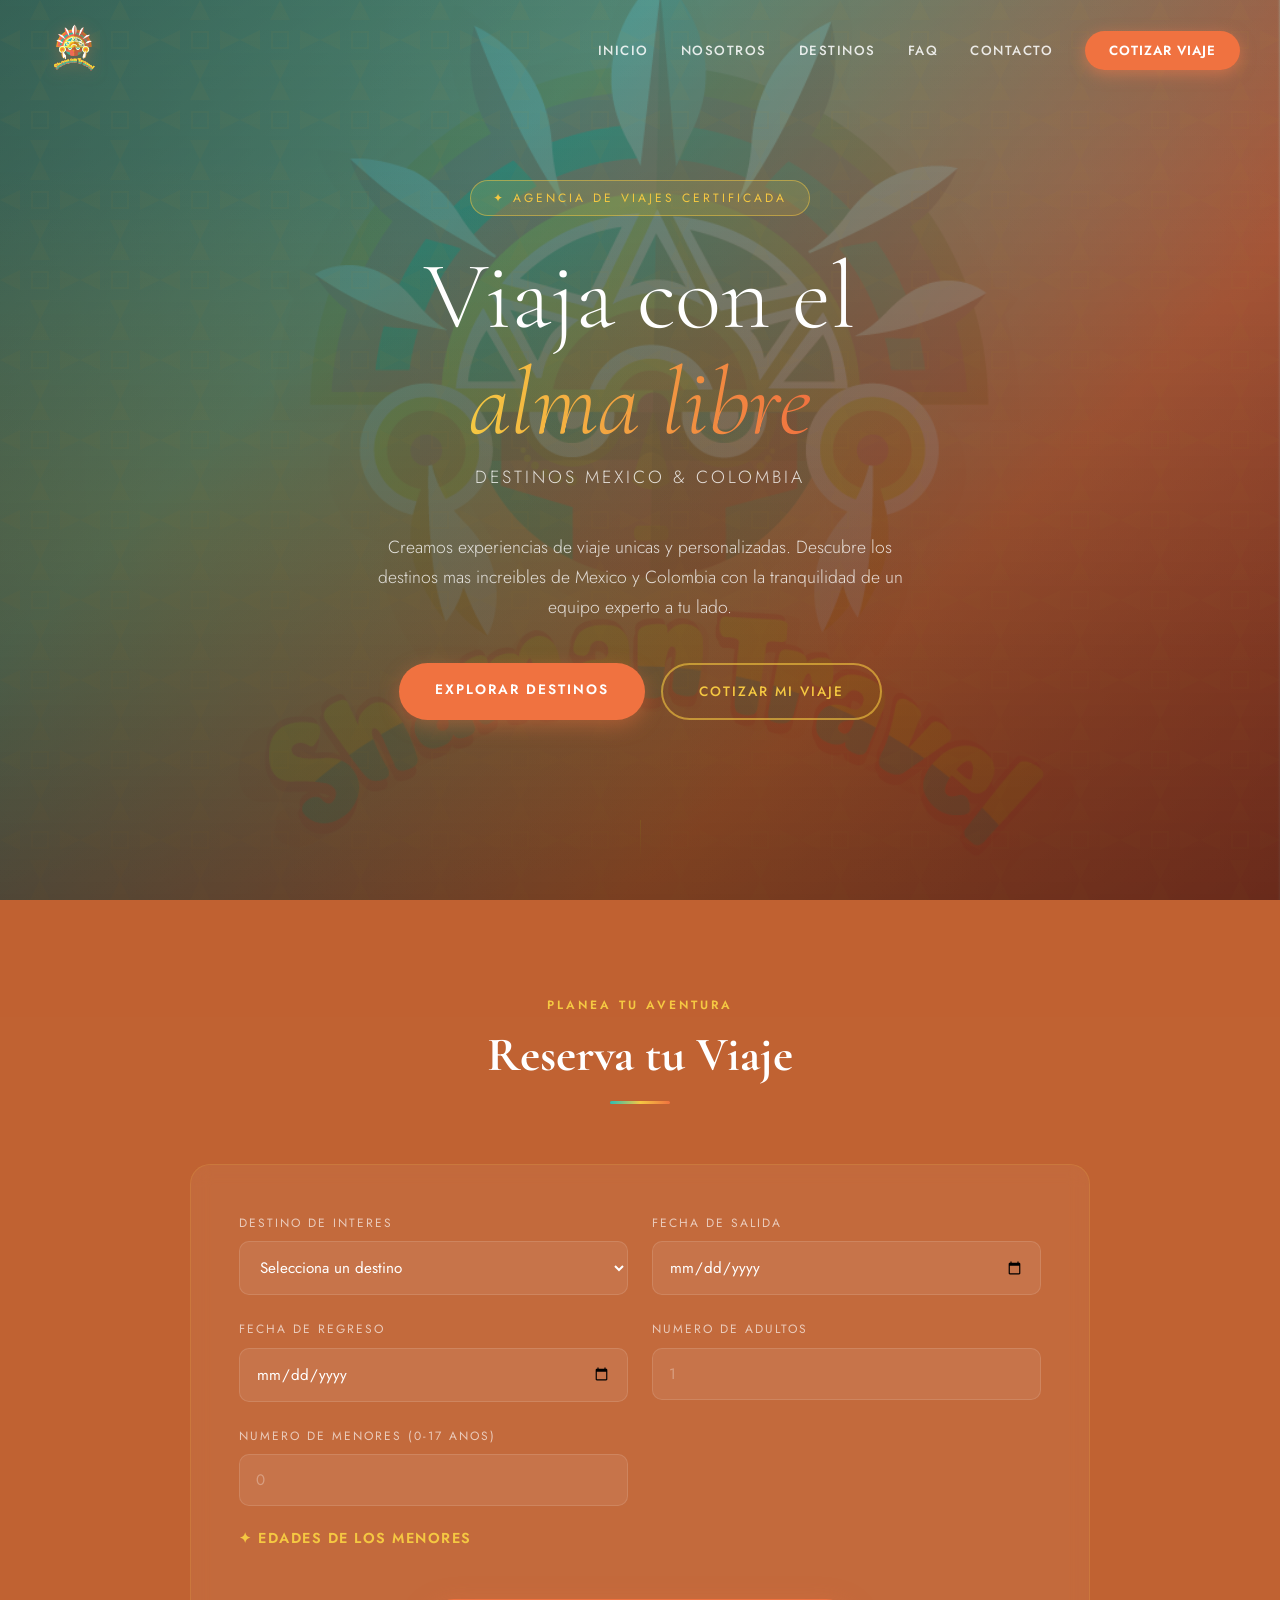
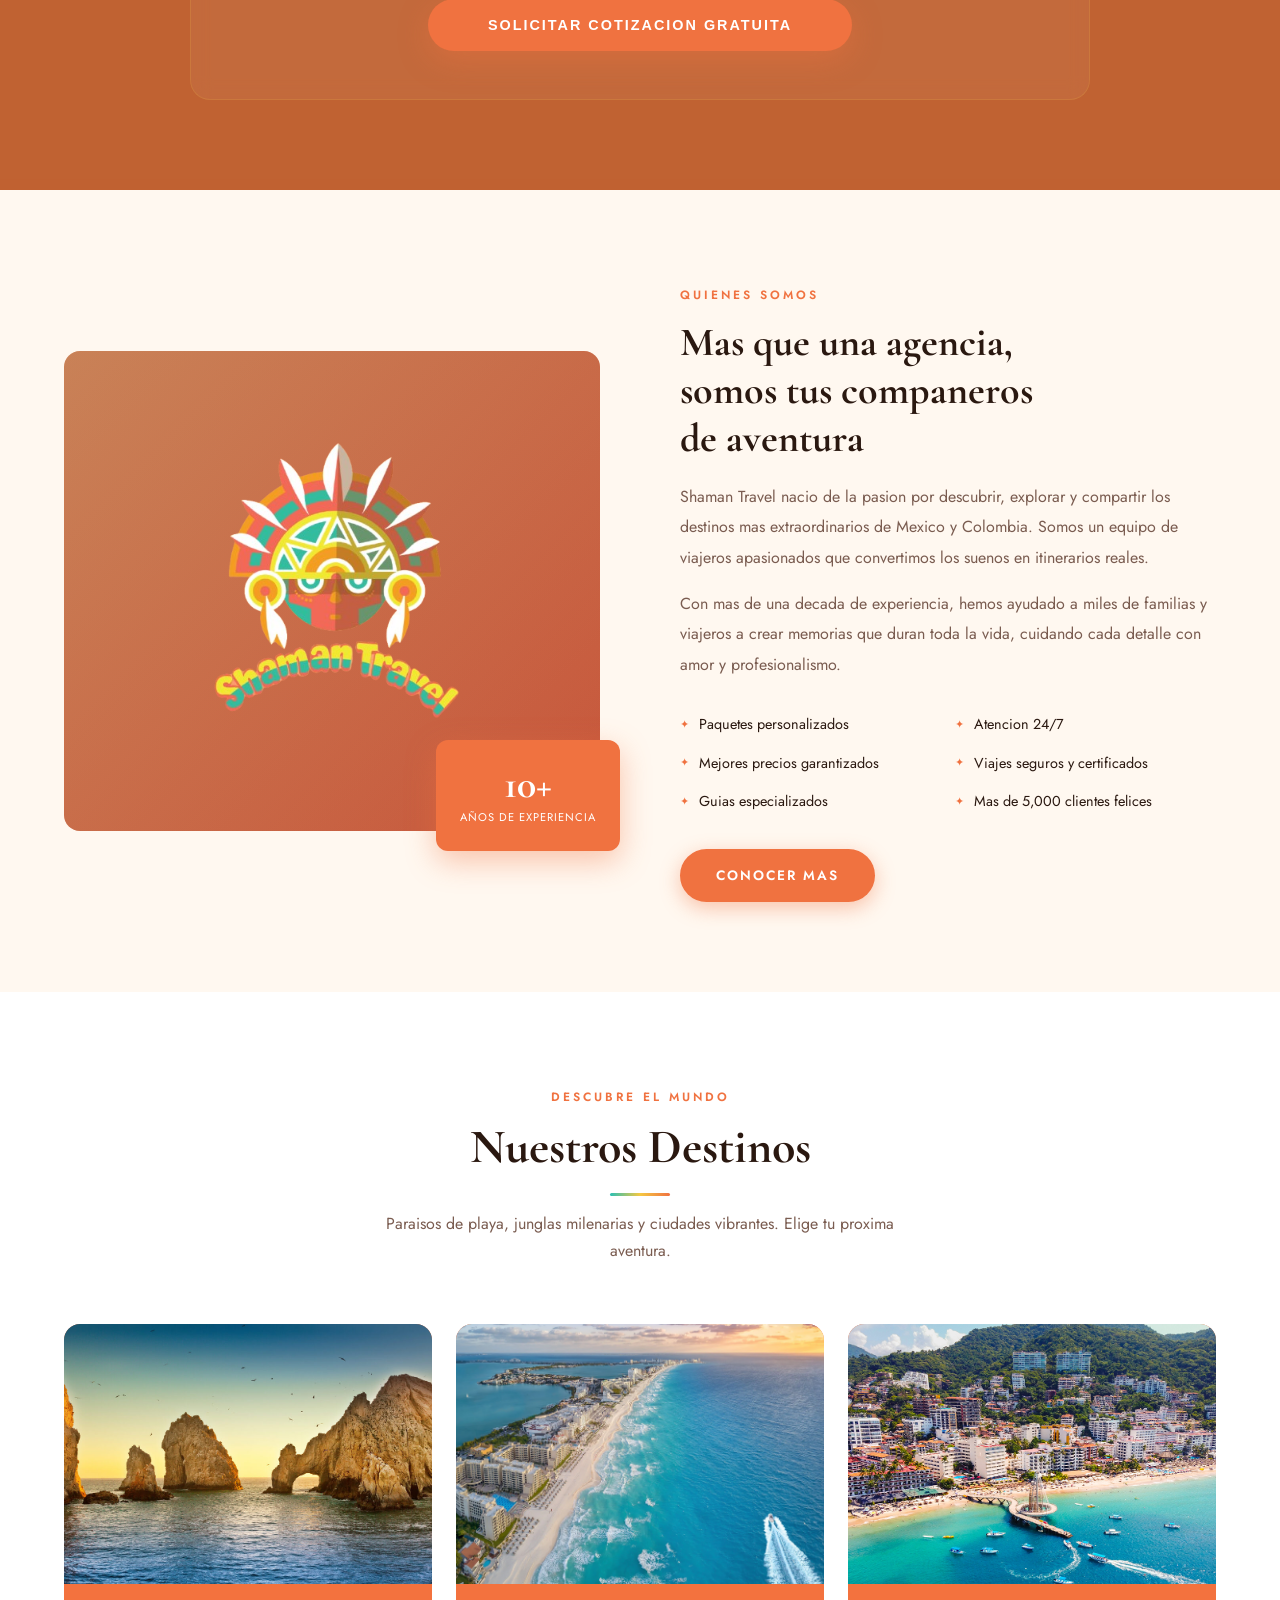
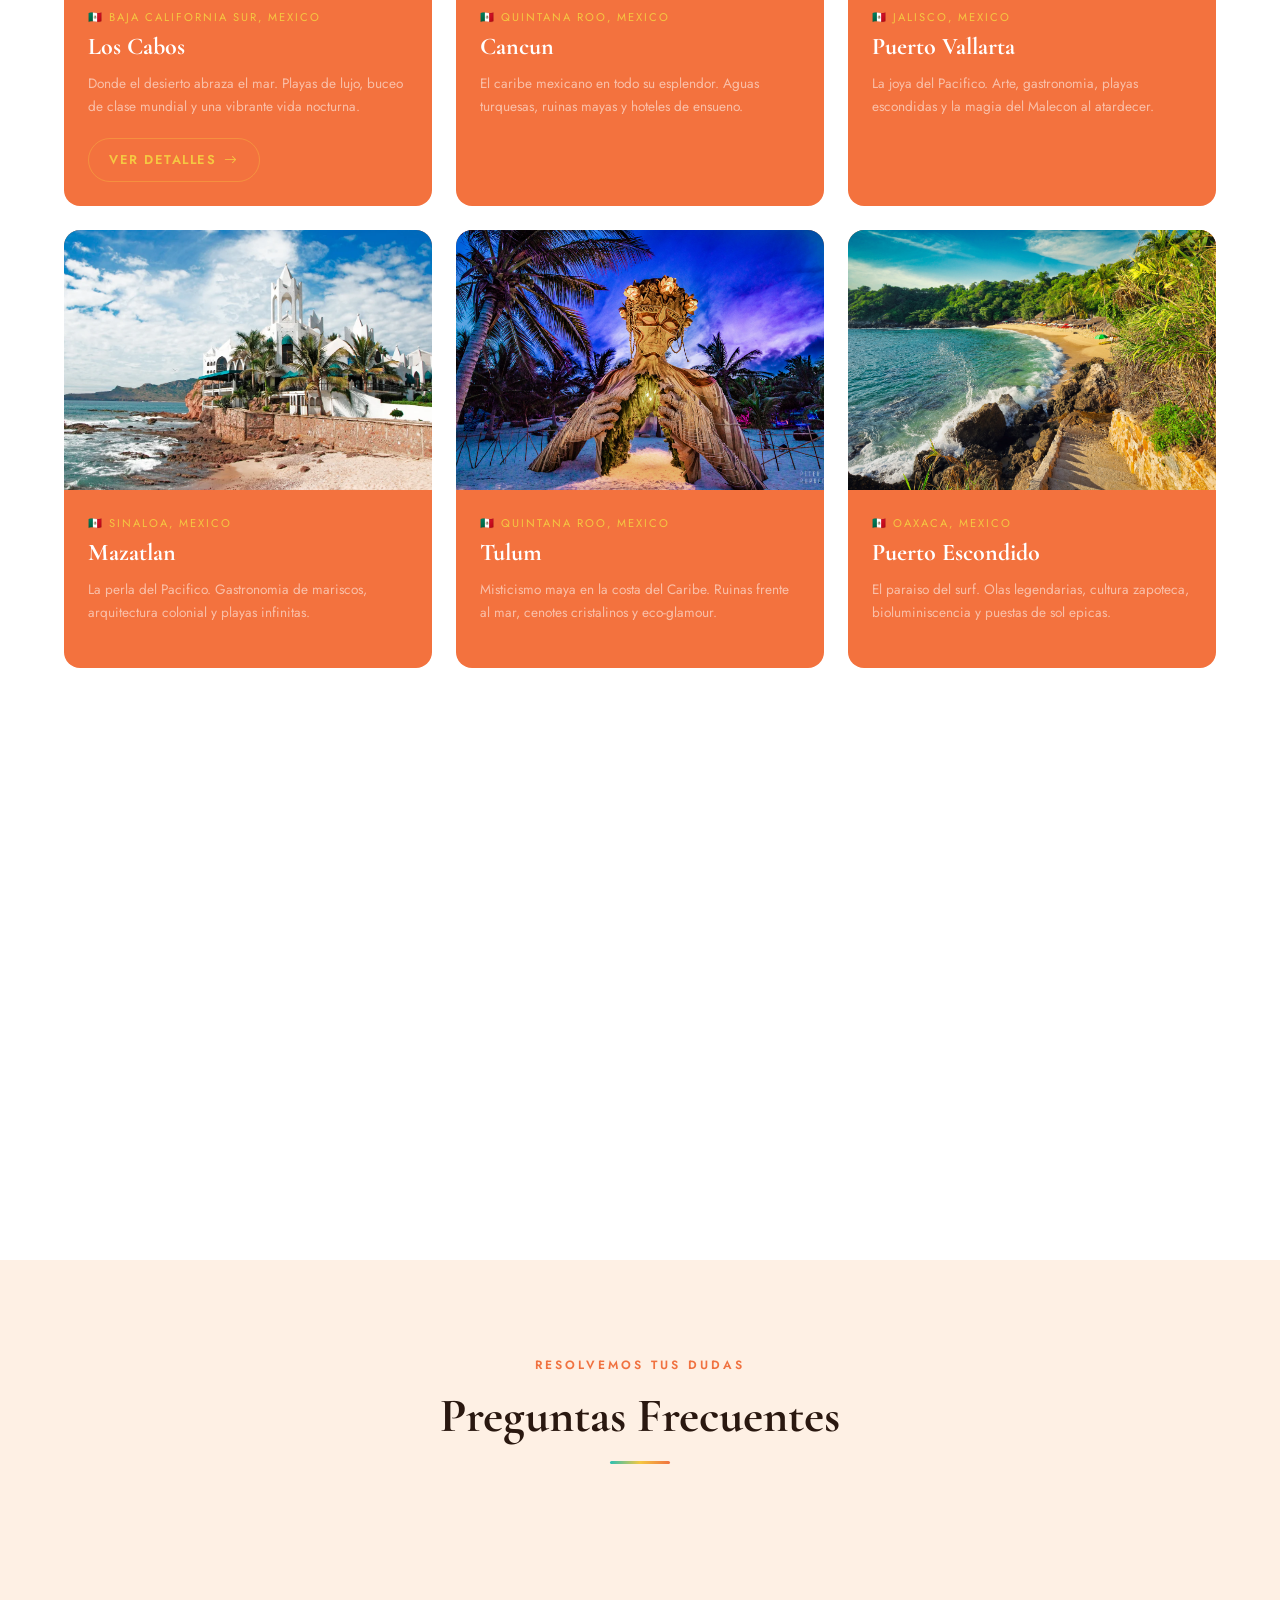
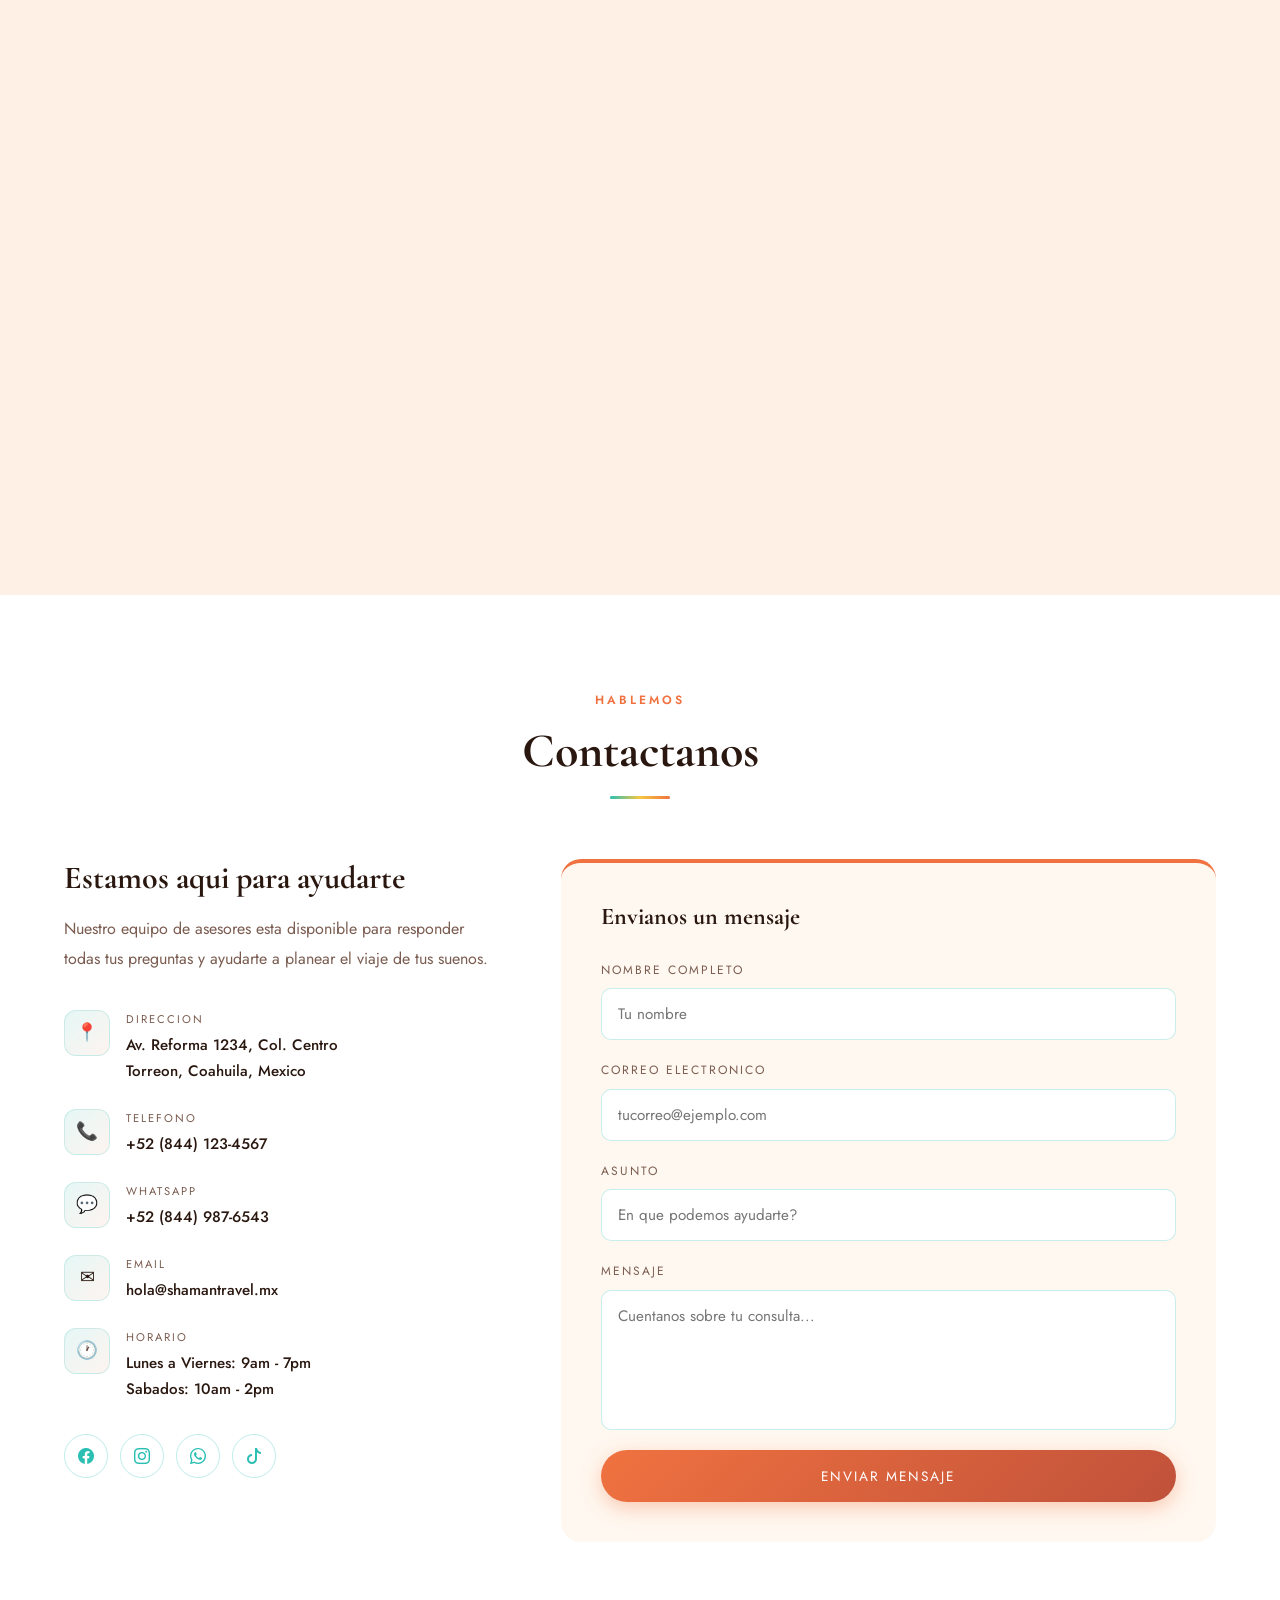
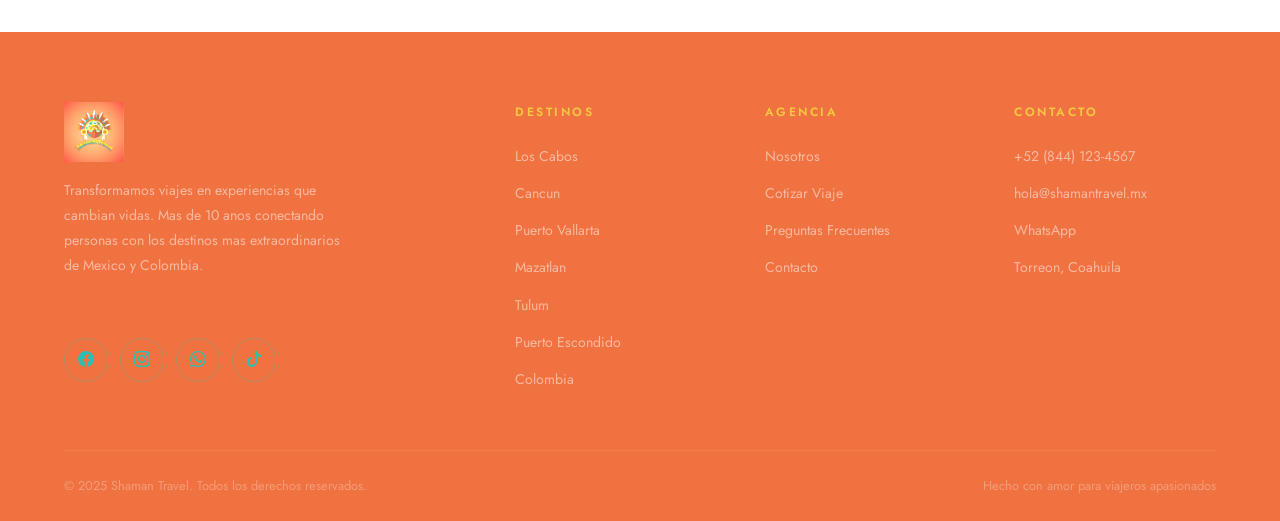
==== index.html @ a3c1191b "primer commit" ====
<!DOCTYPE html>
<html lang="es">
<head>
  <meta charset="UTF-8">
  <meta name="viewport" content="width=device-width, initial-scale=1.0">
  <title>Shaman Travel</title>
  <link rel="stylesheet" href="css/style.css">
  <link rel="stylesheet" href="https://cdn.jsdelivr.net/npm/bootstrap-icons@1.11.3/font/bootstrap-icons.min.css">
  <link rel="stylesheet" href="https://unpkg.com/aos@2.3.4/dist/aos.css">
</head>
<body>

<!-- MOBILE NAV -->
<nav class="mobile-nav" id="mobileNav">
  <button class="close-btn" id="closeMenu"><i class="bi bi-x-lg"></i></button>
  <a href="index.html">Inicio</a>
  <a href="pages/nosotros.html">Nosotros</a>
  <a href="#destinos">Destinos</a>
  <a href="#cotizar">Cotizar</a>
  <a href="#faq">FAQ</a>
  <a href="#contacto">Contacto</a>
</nav>

<!-- NAVBAR -->
<header class="navbar transparent" id="navbar">
  <div class="nav-inner">
    <a href="index.html">
      <img src="img/logoSinfondo.png" alt="Shaman Travel" class="logo-img">      
    </a>
    
    <ul class="nav-links">
      <li><a href="index.html">Inicio</a></li>
      <li><a href="pages/nosotros.html">Nosotros</a></li>
      <li><a href="#destinos">Destinos</a></li>
      <li><a href="#faq">FAQ</a></li>
      <li><a href="#contacto">Contacto</a></li>
      <li><a href="#cotizar" class="btn-cotizar">Cotizar Viaje</a></li>
    </ul>
    <div class="hamburger" id="hamburger">
      <span></span><span></span><span></span>
    </div>
  </div>
</header>

<!-- HERO -->
<section class="hero" id="inicio">
  <div class="hero-logo-bg"></div>
  <div class="hero-bg"></div>
  <div class="hero-pattern"></div>
  <div class="hero-content">
    <div class="hero-badge">&#10022; Agencia de Viajes Certificada</div>
    <h1>Viaja con el<br><em>alma libre</em></h1>
    <p class="hero-sub">Destinos Mexico &amp; Colombia</p>
    <p>Creamos experiencias de viaje unicas y personalizadas. Descubre los destinos mas increibles de Mexico y Colombia con la tranquilidad de un equipo experto a tu lado.</p>
    <div class="hero-btns">
      <a href="#destinos" class="btn-primary">Explorar Destinos</a>
      <a href="#cotizar" class="btn-outline">Cotizar mi Viaje</a>
    </div>
  </div>
  <div class="hero-scroll">
    <div class="scroll-line"></div>
    
  </div>
</section>


<!-- COTIZAR -->
<section class="cotizar" id="cotizar">
  <div class="container">
    <div class="section-header" data-aos="fade-up">
      <span class="section-tag">Planea tu aventura</span>
      <h2>Reserva tu Viaje</h2>
      <div class="divider"></div>
      <!-- <p>Completa el formulario y recibe una cotizacion personalizada sin costo.</p> -->
    </div>
    <div class="form-container reveal">
      <form id="quoteForm">
        <div class="form-grid">
          <!-- <div class="form-group">
            <label for="nombre">Nombre completo</label>
            <input type="text" id="nombre" name="nombre" placeholder="Tu nombre" required>
          </div>
          <div class="form-group">
            <label for="email">Correo electronico</label>
            <input type="email" id="email" name="email" placeholder="tucorreo@ejemplo.com" required>
          </div>
          <div class="form-group">
            <label for="telefono">Telefono / WhatsApp</label>
            <input type="tel" id="telefono" name="telefono" placeholder="+52 844 123 4567">
          </div> -->
          <div class="form-group">
            <label for="destino">Destino de interes</label>
            <select id="destino" name="destino" required>
              <option value="" disabled selected>Selecciona un destino</option>
              <option value="los-cabos">Los Cabos</option>
              <option value="cancun">Cancun</option>
              <option value="puerto-vallarta">Puerto Vallarta</option>
              <option value="mazatlan">Mazatlan</option>
              <option value="tulum">Tulum</option>
              <option value="puerto-escondido">Puerto Escondido</option>
              <option value="colombia">Colombia</option>
              <option value="otro">Otro / Multiples destinos</option>
            </select>
          </div>
          <div class="form-group">
            <label for="salida">Fecha de salida</label>
            <input type="date" id="salida" name="salida" required>
          </div>
          <div class="form-group">
            <label for="regreso">Fecha de regreso</label>
            <input type="date" id="regreso" name="regreso" required>
          </div>
          <div class="form-group">
            <label for="adultos">Numero de adultos</label>
            <input type="number" id="adultos" name="adultos" min="1" max="20" placeholder="1" required>
          </div>
          <div class="form-group">
            <label for="numMenores">Numero de menores (0-17 anos)</label>
            <input type="number" id="numMenores" name="numMenores" min="0" max="10" placeholder="0">
          </div>
          <div class="menores-section" id="menoresSection">
            <h4>&#10022; Edades de los menores</h4>
            <div class="edades-grid" id="edadesContainer"></div>
          </div>
          <!-- <div class="form-group full">
            <label for="notas">Preferencias o comentarios adicionales</label>
            <textarea id="notas" name="notas" placeholder="Cuentanos sobre tus preferencias: tipo de hotel, actividades, necesidades especiales..." rows="3"></textarea>
          </div> -->
        </div>
        <div class="form-submit">
          <button type="submit" class="btn-primary">Solicitar Cotizacion Gratuita</button>
        </div>
      </form>
    </div>
  </div>
</section>

<!-- MISION / VISION / OBJETIVO -->
<!-- <section class="mvision" id="mvision">
  <div class="container">
    <div class="section-header" data-aos="fade-up">
      <span class="section-tag">Nuestra Esencia</span>
      <h2>Lo que nos mueve</h2>
      <div class="divider"></div>
    </div>
    <div class="cards-grid">
      <div class="mv-card reveal reveal-delay-1">
        <div class="mv-icon">&#128203;</div>
        <h3>Mision</h3>
        <p>Conectar a nuestros viajeros con las maravillas del mundo, ofreciendo servicios turisticos personalizados, seguros y memorables que superen sus expectativas y creen experiencias transformadoras de vida.</p>
      </div>
      <div class="mv-card reveal reveal-delay-2">
        <div class="mv-icon">&#127756;</div>
        <h3>Vision</h3>
        <p>Ser la agencia de viajes de referencia en Mexico y Latinoamerica, reconocida por la calidad excepcional de nuestros servicios, la autenticidad de nuestras experiencias y la profunda satisfaccion de nuestros clientes.</p>
      </div>
      <div class="mv-card reveal reveal-delay-3">
        <div class="mv-icon">&#127919;</div>
        <h3>Objetivo</h3>
        <p>Disenar y gestionar viajes unicos e irrepetibles que conecten a cada viajero con la esencia de cada destino, respetando el medio ambiente, las culturas locales y el bienestar de nuestros clientes.</p>
      </div>
    </div>
  </div>
</section> -->

<!-- SOBRE NOSOTROS -->
<section class="about-home" id="sobre">
  <div class="container">
    <div class="about-flex">
      <div class="about-visual reveal">
        <div class="about-img-main">
          <img src="img/logoSinfondo.png" alt="Shaman Travel" class="about-logo">
        </div>
        <div class="about-badge">
          <div class="num">10+</div>
          <div class="label">Años de Experiencia</div>
        </div>
      </div>
      <div class="about-text reveal reveal-delay-2">
        <span class="section-tag">Quienes somos</span>
        <h2>Mas que una agencia,<br>somos tus companeros<br>de aventura</h2>
        <p>Shaman Travel nacio de la pasion por descubrir, explorar y compartir los destinos mas extraordinarios de Mexico y Colombia. Somos un equipo de viajeros apasionados que convertimos los suenos en itinerarios reales.</p>
        <p>Con mas de una decada de experiencia, hemos ayudado a miles de familias y viajeros a crear memorias que duran toda la vida, cuidando cada detalle con amor y profesionalismo.</p>
        <div class="about-features">
          <div class="feature-item">Paquetes personalizados</div>
          <div class="feature-item">Atencion 24/7</div>
          <div class="feature-item">Mejores precios garantizados</div>
          <div class="feature-item">Viajes seguros y certificados</div>
          <div class="feature-item">Guias especializados</div>
          <div class="feature-item">Mas de 5,000 clientes felices</div>
        </div>
        <br>
        <a href="pages/nosotros.html" class="btn-primary" style="display:inline-block;margin-top:8px;">Conocer mas</a>
      </div>
    </div>
  </div>
</section>

<!-- DESTINOS -->
<section class="destinations" id="destinos">
  <div class="container">
    <div class="section-header" data-aos="fade-up">
      <span class="section-tag">Descubre el mundo</span>
      <h2>Nuestros Destinos</h2>
      <div class="divider"></div>
      <p>Paraisos de playa, junglas milenarias y ciudades vibrantes. Elige tu proxima aventura.</p>
    </div>
    <div class="dest-grid">
      <div class="dest-card reveal reveal-delay-1">
        <div class="dest-img dest-bg-cabos">
          <div class="dest-overlay"></div>
          <!-- <span style="position:relative;z-index:1;font-size:4rem">&#127958;</span> -->
        </div>
        <div class="dest-body">
          <div class="dest-country">&#127474;&#127485; Baja California Sur, Mexico</div>
          <h3>Los Cabos</h3>
          <p>Donde el desierto abraza el mar. Playas de lujo, buceo de clase mundial y una vibrante vida nocturna.</p>
          <a href="pages/los-cabos.html" class="btn-details">Ver detalles <i class="bi bi-arrow-right"></i></a>
        </div>
      </div>
      <div class="dest-card reveal reveal-delay-2">
        <div class="dest-img dest-bg-cancun">
          <div class="dest-overlay"></div>
          <!-- <span style="position:relative;z-index:1;font-size:4rem">&#127754;</span> -->
        </div>
        <div class="dest-body">
          <div class="dest-country">&#127474;&#127485; Quintana Roo, Mexico</div>
          <h3>Cancun</h3>
          <p>El caribe mexicano en todo su esplendor. Aguas turquesas, ruinas mayas y hoteles de ensueno.</p>
          <!-- <a href="pages/cancun.html" class="btn-details">Ver detalles <i class="bi bi-arrow-right"></i></a> -->
        </div>
      </div>
      <div class="dest-card reveal reveal-delay-3">
        <div class="dest-img dest-bg-vallarta">
          <div class="dest-overlay"></div>
          <!-- <span style="position:relative;z-index:1;font-size:4rem">&#9973;</span> -->
        </div>
        <div class="dest-body">
          <div class="dest-country">&#127474;&#127485; Jalisco, Mexico</div>
          <h3>Puerto Vallarta</h3>
          <p>La joya del Pacifico. Arte, gastronomia, playas escondidas y la magia del Malecon al atardecer.</p>
          <!-- <a href="pages/puerto-vallarta.html" class="btn-details">Ver detalles <i class="bi bi-arrow-right"></i></a> -->
        </div>
      </div>
      <div class="dest-card reveal reveal-delay-1">
        <div class="dest-img dest-bg-mazatlan">
          <div class="dest-overlay"></div>
          <!-- <span style="position:relative;z-index:1;font-size:4rem">&#129424;</span> -->
        </div>
        <div class="dest-body">
          <div class="dest-country">&#127474;&#127485; Sinaloa, Mexico</div>
          <h3>Mazatlan</h3>
          <p>La perla del Pacifico. Gastronomia de mariscos, arquitectura colonial y playas infinitas.</p>
          <!-- <a href="pages/mazatlan.html" class="btn-details">Ver detalles <i class="bi bi-arrow-right"></i></a> -->
        </div>
      </div>
      <div class="dest-card reveal reveal-delay-2">
        <div class="dest-img dest-bg-tulum">
          <div class="dest-overlay"></div>
          <!-- <span style="position:relative;z-index:1;font-size:4rem">&#127963;</span> -->
        </div>
        <div class="dest-body">
          <div class="dest-country">&#127474;&#127485; Quintana Roo, Mexico</div>
          <h3>Tulum</h3>
          <p>Misticismo maya en la costa del Caribe. Ruinas frente al mar, cenotes cristalinos y eco-glamour.</p>
          <!-- <a href="pages/tulum.html" class="btn-details">Ver detalles <i class="bi bi-arrow-right"></i></a> -->
        </div>
      </div>
      <div class="dest-card reveal reveal-delay-3">
        <div class="dest-img dest-bg-escondido">
          <div class="dest-overlay"></div>
          <!-- <span style="position:relative;z-index:1;font-size:4rem">&#127940;</span> -->
        </div>
        <div class="dest-body">
          <div class="dest-country">&#127474;&#127485; Oaxaca, Mexico</div>
          <h3>Puerto Escondido</h3>
          <p>El paraiso del surf. Olas legendarias, cultura zapoteca, bioluminiscencia y puestas de sol epicas.</p>
          <!-- <a href="pages/puerto-escondido.html" class="btn-details">Ver detalles <i class="bi bi-arrow-right"></i></a> -->
        </div>
      </div>
      <div class="dest-card reveal reveal-delay-1" style="grid-column:1/-1;max-width:420px;margin:0 auto;">
        <div class="dest-img dest-bg-colombia" style="height:300px;">
          <div class="dest-overlay"></div>
          <!-- <span style="position:relative;z-index:1;font-size:4rem">&#127802;</span> -->
        </div>
        <div class="dest-body">
          <div class="dest-country">&#127464;&#127476; Colombia, Sudamerica</div>
          <h3>Colombia</h3>
          <p>La tierra de la alegria eterna. Cartagena de Indias, el Eje Cafetero, Medellin y la magia del Caribe colombiano.</p>
          <!-- <a href="pages/colombia.html" class="btn-details">Ver detalles <i class="bi bi-arrow-right"></i></a> -->
        </div>
      </div>
    </div>
  </div>
</section>



<!-- FAQ -->
<section class="faq" id="faq">
  <div class="container">
    <div class="section-header" data-aos="fade-up">
      <span class="section-tag">Resolvemos tus dudas</span>
      <h2>Preguntas Frecuentes</h2>
      <div class="divider"></div>
    </div>
    <div class="faq-list reveal">
      <div class="faq-item">
        <div class="faq-question">
          <h4>Como funciona el proceso de cotizacion?</h4>
          <div class="faq-icon"><i class="bi bi-plus"></i></div>
        </div>
        <div class="faq-answer">
          <p>Es muy sencillo. Completa nuestro formulario de cotizacion con tu destino, fechas y numero de viajeros. En menos de 24 horas, uno de nuestros asesores especializados te contactara con una propuesta personalizada y sin compromiso.</p>
        </div>
      </div>
      <div class="faq-item">
        <div class="faq-question">
          <h4>Que incluyen los paquetes de viaje?</h4>
          <div class="faq-icon"><i class="bi bi-plus"></i></div>
        </div>
        <div class="faq-answer">
          <p>Nuestros paquetes pueden incluir vuelos, hotel, traslados aeropuerto, tours y actividades, seguro de viaje y asistencia 24/7. Cada paquete es personalizado segun tus necesidades y presupuesto. Te especificamos exactamente que incluye tu cotizacion antes de cualquier pago.</p>
        </div>
      </div>
      <div class="faq-item">
        <div class="faq-question">
          <h4>Cual es la politica de cancelacion?</h4>
          <div class="faq-icon"><i class="bi bi-plus"></i></div>
        </div>
        <div class="faq-answer">
          <p>Entendemos que los planes pueden cambiar. Cancelaciones con mas de 30 dias de anticipacion tienen reembolso del 80%. Entre 15-30 dias, 50%. Menos de 15 dias, segun las politicas del proveedor. Siempre recomendamos contratar seguro de viaje para mayor proteccion.</p>
        </div>
      </div>
      <div class="faq-item">
        <div class="faq-question">
          <h4>Ofrecen viajes para grupos o empresas?</h4>
          <div class="faq-icon"><i class="bi bi-plus"></i></div>
        </div>
        <div class="faq-answer">
          <p>Si! Somos especialistas en viajes grupales, convenciones, teambuilding e incentivos empresariales. Contamos con tarifas especiales a partir de 10 personas y podemos organizar eventos completos con logistica personalizada.</p>
        </div>
      </div>
      <div class="faq-item">
        <div class="faq-question">
          <h4>Necesito pasaporte para viajar a Colombia?</h4>
          <div class="faq-icon"><i class="bi bi-plus"></i></div>
        </div>
        <div class="faq-answer">
          <p>Los ciudadanos mexicanos pueden viajar a Colombia con su pasaporte vigente sin necesidad de visa, por hasta 90 dias. Te recomendamos que tu pasaporte tenga al menos 6 meses de vigencia al momento del viaje. Nuestro equipo te guiara en todos los requisitos de documentacion.</p>
        </div>
      </div>
      <div class="faq-item">
        <div class="faq-question">
          <h4>Cuando es la mejor epoca para viajar?</h4>
          <div class="faq-icon"><i class="bi bi-plus"></i></div>
        </div>
        <div class="faq-answer">
          <p>Cada destino tiene su temporada ideal. En general, noviembre a abril son excelentes para el Caribe mexicano y Los Cabos. Puerto Escondido es mejor de mayo a octubre para el surf. Colombia tiene clima agradable todo el ano. En la ficha de cada destino encontraras informacion detallada sobre el clima.</p>
        </div>
      </div>
      <div class="faq-item">
        <div class="faq-question">
          <h4>Ofrecen seguro de viaje?</h4>
          <div class="faq-icon"><i class="bi bi-plus"></i></div>
        </div>
        <div class="faq-answer">
          <p>Si, trabajamos con las principales aseguradoras de viaje y podemos incluirlo en tu paquete. El seguro cubre asistencia medica, cancelaciones, perdida de equipaje y mas. Altamente recomendado para viajes internacionales.</p>
        </div>
      </div>
    </div>
  </div>
</section>

<!-- CONTACTO -->
<section class="contact" id="contacto">
  <div class="container">
    <div class="section-header" data-aos="fade-up">
      <span class="section-tag">Hablemos</span>
      <h2>Contactanos</h2>
      <div class="divider"></div>
    </div>
    <div class="contact-grid">
      <div class="contact-info reveal">
        <h3>Estamos aqui para ayudarte</h3>
        <p>Nuestro equipo de asesores esta disponible para responder todas tus preguntas y ayudarte a planear el viaje de tus suenos.</p>
        <div class="contact-items">
          <div class="contact-item">
            <div class="c-icon">&#128205;</div>
            <div>
              <div class="c-label">Direccion</div>
              <div class="c-value">Av. Reforma 1234, Col. Centro<br>Torreon, Coahuila, Mexico</div>
            </div>
          </div>
          <div class="contact-item">
            <div class="c-icon">&#128222;</div>
            <div>
              <div class="c-label">Telefono</div>
              <div class="c-value">+52 (844) 123-4567</div>
            </div>
          </div>
          <div class="contact-item">
            <div class="c-icon">&#128172;</div>
            <div>
              <div class="c-label">WhatsApp</div>
              <div class="c-value">+52 (844) 987-6543</div>
            </div>
          </div>
          <div class="contact-item">
            <div class="c-icon">&#9993;</div>
            <div>
              <div class="c-label">Email</div>
              <div class="c-value">hola@shamantravel.mx</div>
            </div>
          </div>
          <div class="contact-item">
            <div class="c-icon">&#128336;</div>
            <div>
              <div class="c-label">Horario</div>
              <div class="c-value">Lunes a Viernes: 9am - 7pm<br>Sabados: 10am - 2pm</div>
            </div>
          </div>
        </div>
        <div class="social-links">
          <a href="#" class="social-link" title="Facebook"><i class="bi bi-facebook"></i></a>
          <a href="#" class="social-link" title="Instagram"><i class="bi bi-instagram"></i></a>
          <a href="#" class="social-link" title="WhatsApp"><i class="bi bi-whatsapp"></i></a>
          <a href="#" class="social-link" title="TikTok"><i class="bi bi-tiktok"></i></a>
        </div>
      </div>
      <div class="contact-form reveal reveal-delay-2">
        <h4>Envianos un mensaje</h4>
        <form id="contactForm">
          <div class="cf-group">
            <label>Nombre completo</label>
            <input type="text" placeholder="Tu nombre" required>
          </div>
          <div class="cf-group">
            <label>Correo electronico</label>
            <input type="email" placeholder="tucorreo@ejemplo.com" required>
          </div>
          <div class="cf-group">
            <label>Asunto</label>
            <input type="text" placeholder="En que podemos ayudarte?">
          </div>
          <div class="cf-group">
            <label>Mensaje</label>
            <textarea rows="5" placeholder="Cuentanos sobre tu consulta..." required></textarea>
          </div>
          <button type="submit" class="btn-send">Enviar Mensaje</button>
        </form>
      </div>
    </div>
  </div>
</section>

<!-- FOOTER -->
<footer class="footer">
  <div class="container">
    <div class="footer-grid">
      <div class="footer-brand">
        <img src="img/logo.png" alt="Shaman Travel" class="footer-logo-img">
        <p>Transformamos viajes en experiencias que cambian vidas. Mas de 10 anos conectando personas con los destinos mas extraordinarios de Mexico y Colombia.</p>
        <br>
        <div class="social-links">
          <a href="#" class="social-link"><i class="bi bi-facebook"></i></a>
          <a href="#" class="social-link"><i class="bi bi-instagram"></i></a>
          <a href="#" class="social-link"><i class="bi bi-whatsapp"></i></a>
          <a href="#" class="social-link"><i class="bi bi-tiktok"></i></a>
        </div>
      </div>
      <div class="footer-col">
        <h5>Destinos</h5>
        <ul class="footer-links">
          <li><a href="pages/los-cabos.html">Los Cabos</a></li>
          <li><a href="pages/cancun.html">Cancun</a></li>
          <li><a href="pages/puerto-vallarta.html">Puerto Vallarta</a></li>
          <li><a href="pages/mazatlan.html">Mazatlan</a></li>
          <li><a href="pages/tulum.html">Tulum</a></li>
          <li><a href="pages/puerto-escondido.html">Puerto Escondido</a></li>
          <li><a href="pages/colombia.html">Colombia</a></li>
        </ul>
      </div>
      <div class="footer-col">
        <h5>Agencia</h5>
        <ul class="footer-links">
          <li><a href="pages/nosotros.html">Nosotros</a></li>
          <li><a href="#cotizar">Cotizar Viaje</a></li>
          <li><a href="#faq">Preguntas Frecuentes</a></li>
          <li><a href="#contacto">Contacto</a></li>
        </ul>
      </div>
      <div class="footer-col">
        <h5>Contacto</h5>
        <ul class="footer-links">
          <li><a href="tel:+528441234567">+52 (844) 123-4567</a></li>
          <li><a href="mailto:hola@shamantravel.mx">hola@shamantravel.mx</a></li>
          <li><a href="#">WhatsApp</a></li>
          <li><a href="#">Torreon, Coahuila</a></li>
        </ul>
      </div>
    </div>
    <div class="footer-bottom">
      <p>&copy; 2025 Shaman Travel. Todos los derechos reservados.</p>
      <p>Hecho con amor para viajeros apasionados</p>
    </div>
  </div>
</footer>

<div id="toast" class="toast"></div>
<script src="https://unpkg.com/aos@2.3.4/dist/aos.js"></script>
<script src="js/main.js"></script>
<script>AOS.init({ duration: 800, once: true, offset: 80 });</script>
</body>
</html>
---- css/style.css ----
/* ===== SHAMAN TRAVEL - ESTILOS PRINCIPALES ===== */

@import url('https://fonts.googleapis.com/css2?family=Cormorant+Garamond:ital,wght@0,300;0,400;0,600;0,700;1,300;1,400&family=Jost:wght@300;400;500;600&display=swap');

/* ===== VARIABLES — Paleta del Logo ===== */
:root {
  /* Colores primarios extraídos del logo */
  --primary:      #2BBFB3;   /* Teal/turquesa del logo */
  --primary-dark: #1A8A80;   /* Teal oscuro */
  --orange:       #F07240;   /* Naranja coral del logo */
  --orange-dark:  #C95830;   /* Naranja oscuro */
  --yellow:       #F5C842;   /* Amarillo vibrante del logo */
  --yellow-light: #FFE07A;   /* Amarillo claro */
  --terracota:    #C0513A;   /* Rojo terracota del logo */
  --dark:         #2A0F05;   /* Casi negro para fondo oscuro */
  --dark-2:       #1A0800;   /* Marrón muy oscuro */
  --light:        #FFF8F0;   /* Crema cálido */
  --light-2:      #FEF0E4;   /* Beige suave */
  --text:         #2A1810;   /* Texto principal marrón oscuro */
  --text-light:   #7A5C50;   /* Texto secundario */
  --white:        #FFFFFF;

  /* Gradientes de la marca */
  --gradient:        linear-gradient(135deg, #1A8A80 0%, #2BBFB3 40%, #F07240 100%);
  --gradient-warm:   linear-gradient(135deg, #C0513A 0%, #F07240 50%, #F5C842 100%);
  --gradient-dark:   linear-gradient(135deg, #1C1C1C 0%, #2A1810 100%);
  --gradient-hero:   linear-gradient(135deg, #C0513A 0%, #E06030 30%, #F07240 65%, #F5A030 100%);
  --teal-gradient:   linear-gradient(90deg, #2BBFB3, #F5C842, #F07240);

  --transition: all 0.4s cubic-bezier(0.25, 0.46, 0.45, 0.94);
  --shadow:    0 20px 60px rgba(192,81,58,0.18);
  --shadow-sm: 0 4px 20px rgba(0,0,0,0.08);
}

/* ===== RESET & BASE ===== */
*, *::before, *::after { box-sizing: border-box; margin: 0; padding: 0; }
html { scroll-behavior: smooth; }

body {
  font-family: 'Jost', sans-serif;
  background: var(--light);
  color: var(--text);
  line-height: 1.7;
  overflow-x: hidden;
}

h1, h2, h3, h4 { font-family: 'Cormorant Garamond', serif; line-height: 1.2; }
a { text-decoration: none; color: inherit; }
img { max-width: 100%; display: block; }
section { padding: 90px 0; }

.container {
  max-width: 1200px;
  margin: 0 auto;
  padding: 0 24px;
}

/* ===== NAVBAR ===== */
.navbar {
  position: fixed;
  top: 0; left: 0; right: 0;
  z-index: 1000;
  transition: var(--transition);
}

.navbar.scrolled {
  background: #f07240;
  backdrop-filter: blur(20px);
  box-shadow: 0 4px 30px rgba(192,81,58,0.25);
}

.navbar.transparent { background: transparent; }

.nav-inner {
  display: flex;
  align-items: center;
  justify-content: space-between;
  padding: 16px 40px;
}

/* LOGO IMAGE */
.logo-img {
  height: 67px;
  width: auto;
  display: block;
  filter: drop-shadow(0 2px 8px rgba(240,114,64,0.3));
  transition: var(--transition);
}

.logo-img:hover {
  transform: scale(1.05);
  filter: drop-shadow(0 4px 16px rgba(240,114,64,0.5));
}

.logo-text {
  font-family: 'Cormorant Garamond', serif;
  font-size: 1.6rem;
  font-weight: 700;
  color: var(--white);
  letter-spacing: 2px;
  display: flex;
  align-items: center;
  gap: 12px;
}

.nav-links {
  display: flex;
  list-style: none;
  gap: 32px;
  align-items: center;
}

.nav-links a {
  color: rgba(255,255,255,0.85);
  font-size: 0.83rem;
  letter-spacing: 1.5px;
  text-transform: uppercase;
  font-weight: 500;
  transition: var(--transition);
  position: relative;
}

.nav-links a::after {
  content: '';
  position: absolute;
  bottom: -4px; left: 0;
  width: 0; height: 2px;
  background: var(--yellow);
  transition: var(--transition);
}

.nav-links a:hover { color: var(--yellow); }
.nav-links a:hover::after { width: 100%; }

.btn-cotizar {
  background: var(--orange) !important;
  color: var(--white) !important;
  padding: 10px 24px !important;
  border-radius: 30px !important;
  font-weight: 600 !important;
  letter-spacing: 1px !important;
  transition: var(--transition) !important;
  box-shadow: 0 4px 15px rgba(231, 120, 76, 0.63) !important;
}

.btn-cotizar:hover {
  background: var(--yellow) !important;
  color: var(-- --orange-dark) !important;
  transform: translateY(-2px) !important;
  box-shadow: 0 8px 25px rgba(245,200,66,0.5) !important;
}

.btn-cotizar::after { display: none !important; }

/* Hamburger */
.hamburger {
  display: none;
  flex-direction: column;
  gap: 5px;
  cursor: pointer;
  padding: 5px;
}
.hamburger span {
  display: block;
  width: 25px; height: 2px;
  background: var(--white);
  transition: var(--transition);
}

/* ===== HERO ===== */
/* .hero {
  height: 100vh;
  min-height: 700px;
  background: var(--gradient-hero);
  position: relative;
  display: flex;
  align-items: center;
  justify-content: center;
  overflow: hidden;
} */
 .hero {
  height: 100vh;
  min-height: 700px;
  position: relative;
  display: flex;
  align-items: center;
  justify-content: center;
  overflow: hidden;

  /* Imagen real de fondo */
  background-image: 
    linear-gradient(
      135deg,
      rgba(26,138,128,0.85) 0%,     /* primary-dark */
      rgba(43,191,179,0.75) 30%,    /* primary */
      rgba(240,114,64,0.75) 70%,    /* orange */
      rgba(192,81,58,0.85) 100%     /* terracota */
    ),
    url('../img/logo.png'); /* <-- coloca aquí tu imagen */

  background-size: cover;
  background-position: center;
  background-repeat: no-repeat;
}
.hero::after {
  content: '';
  position: absolute;
  inset: 0;
  background: linear-gradient(
    to bottom,
    rgba(42,15,5,0.3),
    rgba(42,15,5,0.6)
  );
  z-index: 1;
}

.hero-logo-bg {
  position: absolute;
  inset: 0;
  background-image: url('../img/logo-light.png');
  background-repeat: no-repeat;
  background-position: center center;
  background-size: 70%;
  opacity: 0.13;
  pointer-events: none;
  z-index: 0;
}

.hero-bg {
  position: absolute; inset: 0;
  background-image:
    radial-gradient(ellipse at 15% 60%, rgba(245,200,66,0.2) 0%, transparent 50%),
    radial-gradient(ellipse at 85% 20%, rgba(255,255,255,0.12) 0%, transparent 50%),
    radial-gradient(ellipse at 50% 90%, rgba(245,200,66,0.15) 0%, transparent 40%);
}

/* Aztec pattern overlay */
.hero-pattern {
  position: absolute; inset: 0;
  opacity: 0.05;
  background-image: url("data:image/svg+xml,%3Csvg xmlns='http://www.w3.org/2000/svg' width='80' height='80' viewBox='0 0 80 80'%3E%3Cg fill='%23F5C842'%3E%3Cpath d='M40 0L50 20H30L40 0z'/%3E%3Cpath d='M40 80L30 60h20L40 80z'/%3E%3Cpath d='M0 40L20 30v20L0 40z'/%3E%3Cpath d='M80 40L60 50V30L80 40z'/%3E%3Crect x='32' y='32' width='16' height='16' fill='none' stroke='%23F5C842' stroke-width='2'/%3E%3C/g%3E%3C/svg%3E");
}

.hero-content {
  text-align: center;
  color: var(--white);
  position: relative;
  z-index: 2;
  max-width: 820px;
  padding: 0 24px;
}

.hero-badge {
  display: inline-block;
  background: rgba(245,200,66,0.15);
  border: 1px solid rgba(245,200,66,0.5);
  color: var(--yellow);
  padding: 7px 22px;
  font-size: 0.75rem;
  letter-spacing: 3px;
  text-transform: uppercase;
  margin-bottom: 28px;
  border-radius: 30px;
  animation: fadeInDown 0.8s ease both;
}

.hero-logo {
  width: 120px;
  margin: 0 auto 20px;
  animation: fadeInDown 0.8s ease 0.1s both;
  filter: drop-shadow(0 4px 20px rgba(240,114,64,0.5));
}

.hero h1 {
  font-size: clamp(3rem, 8vw, 6rem);
  font-weight: 300;
  margin-bottom: 8px;
  animation: fadeInUp 0.8s ease 0.2s both;
  line-height: 1.1;
}

.hero h1 em {
  font-style: italic;
  background: linear-gradient(90deg, var(--yellow), var(--orange));
  -webkit-background-clip: text;
  -webkit-text-fill-color: transparent;
  background-clip: text;
}

.hero-sub {
  font-size: 0.95rem;
  color: rgba(255,255,255,0.6);
  letter-spacing: 3px;
  text-transform: uppercase;
  margin-bottom: 20px;
  animation: fadeInUp 0.8s ease 0.3s both;
}

.hero p {
  font-size: 1.1rem;
  color: rgba(255,255,255,0.8);
  max-width: 560px;
  margin: 0 auto 40px;
  font-weight: 300;
  animation: fadeInUp 0.8s ease 0.4s both;
}

.hero-btns {
  display: flex;
  gap: 16px;
  justify-content: center;
  flex-wrap: wrap;
  animation: fadeInUp 0.8s ease 0.5s both;
}

.btn-primary {
  background: var(--orange);
  color: var(--white);
  padding: 15px 36px;
  font-size: 0.85rem;
  letter-spacing: 2px;
  text-transform: uppercase;
  font-weight: 600;
  border-radius: 30px;
  border: none;
  cursor: pointer;
  transition: var(--transition);
  box-shadow: 0 6px 20px rgba(240,114,64,0.4);
}

.btn-primary:hover {
  background: var(--yellow);
  color: var(-- --orange-dark);
  transform: translateY(-3px);
  box-shadow: 0 12px 30px rgba(245,200,66,0.5);
}

.btn-outline {
  border: 2px solid rgba(245,200,66,0.6);
  color: var(--yellow);
  padding: 15px 36px;
  font-size: 0.85rem;
  letter-spacing: 2px;
  text-transform: uppercase;
  font-weight: 500;
  border-radius: 30px;
  cursor: pointer;
  transition: var(--transition);
  background: transparent;
}

.btn-outline:hover {
  border-color: var(--yellow);
  background: rgba(245,200,66,0.15);
  transform: translateY(-3px);
}

.hero-scroll {
  position: absolute;
  bottom: 40px; left: 50%;
  transform: translateX(-50%);
  display: flex;
  flex-direction: column;
  align-items: center;
  gap: 8px;
  color: rgba(255,255,255,0.45);
  font-size: 0.65rem;
  letter-spacing: 2px;
  text-transform: uppercase;
  animation: fadeIn 1s ease 1s both;
}

.scroll-line {
  width: 1px; height: 40px;
  background: linear-gradient(to bottom, rgba(245,200,66,0.6), transparent);
  animation: scrollLine 2s ease-in-out infinite;
}

/* ===== SECTION HEADERS ===== */
.section-header { text-align: center; margin-bottom: 60px; }

.section-tag {
  display: inline-block;
  color: var(--orange);
  font-size: 0.75rem;
  letter-spacing: 3px;
  text-transform: uppercase;
  margin-bottom: 12px;
  font-weight: 600;
}

.section-header h2 {
  font-size: clamp(2rem, 4vw, 3rem);
  color: var(--text);
  margin-bottom: 16px;
}

.section-header p {
  color: var(--text-light);
  max-width: 550px;
  margin: 0 auto;
  font-size: 1rem;
}

.divider {
  width: 60px; height: 3px;
  background: var(--teal-gradient);
  margin: 14px auto;
  border-radius: 2px;
}

/* ===== MISSION/VISION ===== */
.mvision {
  background: #3A1A0A;
  color: var(--white);
  position: relative;
  overflow: hidden;
}

.mvision::before {
  content: '';
  position: absolute;
  top: -30%; right: -10%;
  width: 600px; height: 600px;
  background: radial-gradient(circle, rgba(245,200,66,0.15) 0%, transparent 70%);
  pointer-events: none;
}

.mvision::after {
  content: '';
  position: absolute;
  bottom: -20%; left: -10%;
  width: 400px; height: 400px;
  background: radial-gradient(circle, rgba(245,200,66,0.1) 0%, transparent 70%);
  pointer-events: none;
}

.mvision .section-header h2 { color: var(--white); }
.mvision .section-tag { color: var(--yellow); }

.cards-grid {
  display: grid;
  grid-template-columns: repeat(3, 1fr);
  gap: 2px;
}

.mv-card {
  background: rgba(255,255,255,0.04);
  border: 1px solid rgba(255,255,255,0.07);
  padding: 48px 36px;
  position: relative;
  overflow: hidden;
  transition: var(--transition);
}

.mv-card::before {
  content: '';
  position: absolute;
  bottom: 0; left: 0;
  width: 100%; height: 3px;
  background: var(--teal-gradient);
  transform: scaleX(0);
  transition: var(--transition);
}

.mv-card:hover { background: rgba(255,255,255,0.07); transform: translateY(-4px); }
.mv-card:hover::before { transform: scaleX(1); }

.mv-icon { font-size: 2.8rem; margin-bottom: 20px; }

.mv-card h3 {
  font-size: 1.6rem;
  color: var(--yellow);
  margin-bottom: 16px;
}

.mv-card p { color: rgba(255,255,255,0.65); font-size: 0.95rem; line-height: 1.8; }

/* ===== ABOUT (HOME SUMMARY) ===== */
.about-home { background: var(--light); }

.about-flex {
  display: grid;
  grid-template-columns: 1fr 1fr;
  gap: 80px;
  align-items: center;
}

.about-visual { position: relative; }

.about-img-main {
  width: 100%;
  height: 480px;
  border-radius: 16px;
  position: relative;
  overflow: hidden;
  background: linear-gradient( 135deg,#f07240,#c0513a  );
  display: flex;
  align-items: center;
  justify-content: center;
}

.about-img-main::before {
  content: '';
  position: absolute; inset: 0;
  background: linear-gradient(135deg, rgba(43,191,179,0.2), rgba(240,114,64,0.15));
}

/* Logo centered in the about visual */
.about-logo {
  width: 100%;
  height: 100%;
  object-fit: contain;   /* mantiene proporción */
  padding: 40px;         /* espacio interno elegante */
  position: relative;
  z-index: 1;
}

.about-badge {
  position: absolute;
  bottom: -20px; right: -20px;
  background: var(--orange);
  color: var(--white);
  padding: 24px;
  border-radius: 12px;
  text-align: center;
  box-shadow: 0 10px 30px rgba(240,114,64,0.4);
}

.about-badge .num {
  font-family: 'Cormorant Garamond', serif;
  font-size: 2.5rem;
  font-weight: 700;
  line-height: 1;
}

.about-badge .label {
  font-size: 0.7rem;
  letter-spacing: 1px;
  text-transform: uppercase;
  margin-top: 4px;
}

.about-text h2 { font-size: 2.5rem; color: var(--text); margin-bottom: 20px; }
.about-text p { color: var(--text-light); margin-bottom: 16px; line-height: 1.9; }

.about-features {
  display: grid;
  grid-template-columns: 1fr 1fr;
  gap: 14px;
  margin-top: 32px;
}

.feature-item {
  display: flex;
  align-items: center;
  gap: 10px;
  font-size: 0.9rem;
  color: var(--text);
}

.feature-item::before {
  content: '✦';
  color: var(--orange);
  font-size: 0.7rem;
  flex-shrink: 0;
}

/* ===== DESTINATIONS ===== */
.destinations { background: var(--white); }

.dest-grid {
  display: grid;
  grid-template-columns: repeat(3, 1fr);
  gap: 24px;
}

/* DETALLES DEL CARD IMAGENES */
.dest-card {
  border-radius: 16px;
  overflow: hidden;
  background: #f3723e;
  position: relative;
  cursor: pointer;
  transition: var(--transition);
}

.dest-card:hover { transform: translateY(-10px); box-shadow: var(--shadow); }

.dest-img {
  height: 260px;
  background-size: cover;
  background-position: center;
  background-repeat: no-repeat;

  display: flex;
  align-items: center;
  justify-content: center;
  font-size: 4rem;
  position: relative;
  overflow: hidden;
  transition: var(--transition);
}

.dest-card:hover .dest-img { transform: scale(1.07); }

/* OPACIDAD IMAGENES DE DESTINO */
.dest-overlay {
  position: absolute; inset: 0;
  /* background: linear-gradient(to top, rgba(185, 57, 18, 0.411) 0%, rgba(199, 125, 105, 0.26) 50%, transparent 100%); */
}

.dest-body { padding: 24px; }

.dest-country {
  font-size: 0.7rem;
  letter-spacing: 2px;
  text-transform: uppercase;
  color: var(--yellow);
  margin-bottom: 6px;
}

.dest-body h3 { font-size: 1.5rem; color: var(--white); margin-bottom: 10px; }

.dest-body p { font-size: 0.85rem; color: rgba(255,255,255,0.55); margin-bottom: 20px; line-height: 1.7; }

.btn-details {
  display: inline-flex;
  align-items: center;
  gap: 8px;
  color: var(--yellow);
  font-size: 0.8rem;
  letter-spacing: 1.5px;
  text-transform: uppercase;
  font-weight: 600;
  border: 1px solid rgba(245,200,66,0.35);
  padding: 10px 20px;
  border-radius: 30px;
  transition: var(--transition);
}

.btn-details:hover {
  background: var(--orange);
  color: var(--white);
  border-color: var(--orange);
  transform: translateX(3px);
}

/* IMAGENES DESTINOS */
.dest-bg-cabos    { background-image: url('../img/destinos/loscabos.jpg'); }
.dest-bg-cancun   { background-image: url('../img/destinos/cancun2.webp'); }
.dest-bg-vallarta { background-image: url('../img/destinos/puertoVallarta.jpeg'); }
.dest-bg-mazatlan { background-image: url('../img/destinos/mazatlan.webp'); }
.dest-bg-tulum    { background-image: url('../img/destinos/TULUM-1.jpg'); }
.dest-bg-escondido{ background-image: url('../img/destinos/PUERTO\ ESCONDIDO-1.jpg'); }
.dest-bg-colombia { background-image: url('../img/destinos/COLOMBIA-1.jpeg'); }

/* ===== COTIZAR ===== */
.cotizar {
  background: #be5c2bf6;
  position: relative;
  overflow: hidden;
}

.cotizar::before {
  content: '';
  position: absolute; inset: 0;
  /* --background-image: url("data:image/svg+xml,%3Csvg xmlns='http://www.w3.org/2000/svg' width='80' height='80' viewBox='0 0 80 80'%3E%3Cg fill='%23F5C842' fill-opacity='0.04'%3E%3Cpath d='M40 0L50 20H30L40 0z'/%3E%3Cpath d='M40 80L30 60h20L40 80z'/%3E%3Cpath d='M0 40L20 30v20L0 40z'/%3E%3Cpath d='M80 40L60 50V30L80 40z'/%3E%3C/g%3E%3C/svg%3E"); */
}

.cotizar .section-header h2 { color: var(--white); }
.cotizar .section-tag { color: var(--yellow); }
.cotizar .section-header p { color: rgba(255,255,255,0.65); }

.form-container {
  background: rgba(255,255,255,0.05);
  border: 1px solid rgba(245,200,66,0.15);
  border-radius: 20px;
  padding: 48px;
  backdrop-filter: blur(10px);
  max-width: 900px;
  margin: 0 auto;
}

.form-grid {
  display: grid;
  grid-template-columns: repeat(2, 1fr);
  gap: 24px;
}

.form-group { display: flex; flex-direction: column; gap: 8px; }
.form-group.full { grid-column: 1 / -1; }

.form-group label {
  color: rgba(255,255,255,0.65);
  font-size: 0.75rem;
  letter-spacing: 2px;
  text-transform: uppercase;
}

.form-group input,
.form-group select,
.form-group textarea {
  background: rgba(255,255,255,0.07);
  border: 1px solid rgba(255,255,255,0.12);
  border-radius: 10px;
  padding: 14px 16px;
  color: var(--white);
  font-family: 'Jost', sans-serif;
  font-size: 0.95rem;
  transition: var(--transition);
  outline: none;
  width: 100%;
}

.form-group input::placeholder,
.form-group textarea::placeholder { color: rgba(255,255,255,0.3); }

.form-group input:focus,
.form-group select:focus,
.form-group textarea:focus {
  border-color: var(--orange);
  background: rgba(240,114,64,0.08);
  box-shadow: 0 0 0 3px rgba(240,114,64,0.1);
}

.form-group select option { background: #3D1205; color: var(--white); }

.menores-section { grid-column: 1 / -1; }

.menores-section h4 {
  color: var(--yellow);
  margin-bottom: 16px;
  font-size: 0.9rem;
  font-family: 'Jost', sans-serif;
  font-weight: 600;
  letter-spacing: 1.5px;
  text-transform: uppercase;
}

.edades-grid { display: flex; flex-wrap: wrap; gap: 12px; }

.edad-input {
  display: flex;
  align-items: center;
  gap: 8px;
  background: rgba(255,255,255,0.07);
  border: 1px solid rgba(245,200,66,0.2);
  border-radius: 10px;
  padding: 8px 14px;
  color: rgba(255,255,255,0.7);
  font-size: 0.85rem;
}

.edad-input input {
  width: 50px;
  border: none !important;
  background: transparent !important;
  padding: 0 !important;
  text-align: center;
  box-shadow: none !important;
}

.form-submit { text-align: center; margin-top: 36px; }

.form-submit .btn-primary {
  font-size: 0.9rem;
  padding: 18px 60px;
  box-shadow: 0 10px 30px rgba(240,114,64,0.4);
}

/* ===== FAQ ===== */
.faq { background: var(--light-2); }

.faq-list { max-width: 780px; margin: 0 auto; }

.faq-item {
  border-bottom: 1px solid rgba(43,191,179,0.2);
  overflow: hidden;
}

.faq-question {
  display: flex;
  justify-content: space-between;
  align-items: center;
  padding: 24px 0;
  cursor: pointer;
  transition: var(--transition);
  gap: 20px;
}

.faq-question h4 {
  font-family: 'Jost', sans-serif;
  font-size: 1rem;
  font-weight: 500;
  color: var(--text);
  transition: var(--transition);
}

.faq-question:hover h4 { color: var(--orange); }

.faq-icon {
  width: 34px; height: 34px;
  border-radius: 50%;
  border: 2px solid rgba(43,191,179,0.4);
  display: flex;
  align-items: center;
  justify-content: center;
  color: var(--primary);
  font-size: 1.2rem;
  flex-shrink: 0;
  transition: var(--transition);
}

.faq-item.open .faq-icon {
  background: var(--orange);
  color: var(--white);
  border-color: var(--orange);
  transform: rotate(45deg);
}

.faq-answer { max-height: 0; overflow: hidden; transition: max-height 0.4s ease; }

.faq-answer p {
  color: var(--text-light);
  line-height: 1.9;
  padding-bottom: 24px;
  font-size: 0.95rem;
}

.faq-item.open .faq-answer { max-height: 300px; }

/* ===== CONTACT ===== */
.contact { background: var(--white); }

.contact-grid {
  display: grid;
  grid-template-columns: 1fr 1.5fr;
  gap: 60px;
  align-items: start;
}

.contact-info h3 { font-size: 2rem; color: var(--text); margin-bottom: 16px; }
.contact-info p { color: var(--text-light); margin-bottom: 36px; line-height: 1.9; }

.contact-items { display: flex; flex-direction: column; gap: 24px; }

.contact-item { display: flex; gap: 16px; align-items: flex-start; }

.c-icon {
  width: 46px; height: 46px;
  background: linear-gradient(135deg, rgba(43,191,179,0.12), rgba(240,114,64,0.08));
  border: 1px solid rgba(43,191,179,0.2);
  border-radius: 12px;
  display: flex;
  align-items: center;
  justify-content: center;
  font-size: 1.1rem;
  flex-shrink: 0;
}

.c-label { font-size: 0.7rem; letter-spacing: 2px; text-transform: uppercase; color: var(--text-light); margin-bottom: 4px; }
.c-value { font-size: 0.95rem; color: var(--text); font-weight: 500; }

.social-links { display: flex; gap: 12px; margin-top: 32px; }

.social-link {
  width: 44px; height: 44px;
  border: 1px solid rgba(43,191,179,0.3);
  border-radius: 50%;
  display: flex;
  align-items: center;
  justify-content: center;
  font-size: 1rem;
  transition: var(--transition);
  color: var(--primary);
}

.social-link:hover {
  background: var(--orange);
  color: var(--white);
  border-color: var(--orange);
  transform: translateY(-3px);
  box-shadow: 0 6px 20px rgba(240,114,64,0.4);
}

.contact-form {
  background: var(--light);
  padding: 40px;
  border-radius: 20px;
  border-top: 4px solid var(--orange);
}

.contact-form h4 { font-size: 1.5rem; color: var(--text); margin-bottom: 28px; }

.cf-group { display: flex; flex-direction: column; gap: 8px; margin-bottom: 20px; }

.cf-group label { font-size: 0.75rem; letter-spacing: 2px; text-transform: uppercase; color: var(--text-light); }

.cf-group input,
.cf-group textarea {
  background: var(--white);
  border: 1px solid rgba(43,191,179,0.25);
  border-radius: 10px;
  padding: 14px 16px;
  font-family: 'Jost', sans-serif;
  font-size: 0.95rem;
  color: var(--text);
  transition: var(--transition);
  outline: none;
  resize: none;
  width: 100%;
}

.cf-group input:focus,
.cf-group textarea:focus {
  border-color: var(--orange);
  box-shadow: 0 0 0 3px rgba(240,114,64,0.1);
}

.btn-send {
  background: linear-gradient(135deg, var(--orange), var(--terracota));
  color: var(--white);
  padding: 16px 40px;
  border: none;
  border-radius: 30px;
  font-family: 'Jost', sans-serif;
  font-size: 0.85rem;
  letter-spacing: 2px;
  text-transform: uppercase;
  cursor: pointer;
  transition: var(--transition);
  width: 100%;
  box-shadow: 0 6px 20px rgba(240,114,64,0.35);
}

.btn-send:hover {
  background: linear-gradient(135deg, var(--yellow), var(--orange));
  transform: translateY(-2px);
  box-shadow: 0 12px 30px rgba(245,200,66,0.4);
}

/* ===== PAGE HERO ===== */
.page-hero {
  height: 45vh;
  min-height: 300px;
  background: linear-gradient(135deg, #C0513A 0%, #E06030 45%, #F5A030 100%);
  display: flex;
  align-items: flex-end;
  padding-bottom: 60px;
  position: relative;
  overflow: hidden;
}

.page-hero::before {
  content: '';
  position: absolute; inset: 0;
  background-image: url("data:image/svg+xml,%3Csvg xmlns='http://www.w3.org/2000/svg' width='80' height='80' viewBox='0 0 80 80'%3E%3Cg fill='%23F5C842' fill-opacity='0.04'%3E%3Cpath d='M40 0L50 20H30L40 0z'/%3E%3Cpath d='M40 80L30 60h20L40 80z'/%3E%3C/g%3E%3C/svg%3E");
}

.page-hero .container { position: relative; z-index: 1; }

.page-hero-tag {
  color: var(--yellow);
  font-size: 0.75rem;
  letter-spacing: 3px;
  text-transform: uppercase;
  margin-bottom: 12px;
}

.page-hero h1 { font-size: clamp(2.5rem, 5vw, 4rem); color: var(--white); font-weight: 300; }

/* ===== TEAM ===== */
.team-grid { display: grid; grid-template-columns: repeat(4, 1fr); gap: 24px; }

.team-card { text-align: center; }

.team-avatar {
  width: 100px; height: 100px;
  background: linear-gradient(135deg, var(--primary), var(--orange));
  border-radius: 50%;
  display: flex;
  align-items: center;
  justify-content: center;
  font-size: 2.5rem;
  margin: 0 auto 16px;
  box-shadow: 0 8px 25px rgba(240,114,64,0.3);
}

.team-card h4 { font-size: 1.1rem; color: var(--text); margin-bottom: 4px; }
.team-card p { font-size: 0.85rem; color: var(--orange); font-weight: 500; }

/* ===== DESTINATION DETAIL PAGE ===== */
.dest-hero {
  height: 55vh;
  min-height: 400px;
  display: flex;
  align-items: flex-end;
  padding-bottom: 60px;
  position: relative;
  overflow: hidden;
}

.dest-hero-overlay {
  position: absolute; inset: 0;
  background: linear-gradient(to top, rgba(60,18,5,0.95) 0%, rgba(60,18,5,0.35) 60%, transparent 100%);
}

.dest-hero .container { position: relative; z-index: 1; }

.dest-hero-tag {
  color: var(--yellow);
  font-size: 0.75rem;
  letter-spacing: 3px;
  text-transform: uppercase;
  margin-bottom: 12px;
}

.dest-hero h1 { font-size: clamp(2.5rem, 6vw, 5rem); color: var(--white); font-weight: 300; margin-bottom: 16px; }

.dest-meta { display: flex; gap: 24px; flex-wrap: wrap; }

.dest-meta-item { display: flex; align-items: center; gap: 8px; color: rgba(255,255,255,0.7); font-size: 0.85rem; }

.dest-content { background: var(--white); }

.dest-layout {
  display: grid;
  grid-template-columns: 2fr 1fr;
  gap: 60px;
  align-items: start;
}

.dest-section { margin-bottom: 48px; }

.dest-section h2 { font-size: 1.8rem; color: var(--text); margin-bottom: 8px; }

.dest-section::after {
  content: '';
  display: block;
  width: 40px; height: 3px;
  background: linear-gradient(90deg, var(--orange), var(--yellow));
  margin: 12px 0 20px;
  border-radius: 2px;
}

.dest-section p { color: var(--text-light); line-height: 1.9; margin-bottom: 12px; }

.places-list { list-style: none; display: flex; flex-direction: column; gap: 12px; }

.places-list li {
  display: flex;
  gap: 12px;
  align-items: flex-start;
  padding: 16px;
  background: var(--light);
  border-radius: 12px;
  border-left: 3px solid var(--orange);
  transition: var(--transition);
}

.places-list li:hover { background: var(--light-2); transform: translateX(4px); }

.places-list li .place-icon { font-size: 1.3rem; flex-shrink: 0; }
.places-list li .place-name { font-weight: 600; color: var(--text); font-size: 0.95rem; }
.places-list li .place-desc { font-size: 0.83rem; color: var(--text-light); margin-top: 2px; }

.tips-list { list-style: none; display: flex; flex-direction: column; gap: 12px; }

.tips-list li {
  display: flex;
  gap: 10px;
  align-items: flex-start;
  font-size: 0.9rem;
  color: var(--text-light);
  line-height: 1.7;
}

.tips-list li::before {
  content: '✦';
  color: var(--orange);
  font-size: 0.65rem;
  margin-top: 6px;
  flex-shrink: 0;
}

/* Sidebar */
.dest-sidebar { position: sticky; top: 100px; }

.sidebar-card {
  background: var(--light);
  border-radius: 16px;
  padding: 28px;
  margin-bottom: 20px;
  border-top: 3px solid var(--orange);
}

.sidebar-card h3 { font-size: 1.1rem; color: var(--text); margin-bottom: 20px; font-family: 'Jost', sans-serif; font-weight: 600; }

.climate-grid { display: grid; grid-template-columns: 1fr 1fr; gap: 10px; }

.climate-item {
  background: var(--white);
  padding: 14px;
  border-radius: 10px;
  text-align: center;
  border: 1px solid rgba(43,191,179,0.15);
}

.climate-icon { font-size: 1.4rem; margin-bottom: 6px; }
.climate-label { font-size: 0.68rem; text-transform: uppercase; letter-spacing: 1px; color: var(--text-light); }
.climate-value { font-size: 0.9rem; font-weight: 600; color: var(--text); margin-top: 4px; }

.btn-cotiza-dest {
  display: block;
  background: linear-gradient(135deg, var(--orange), var(--terracota));
  color: var(--white);
  text-align: center;
  padding: 18px;
  border-radius: 30px;
  font-size: 0.85rem;
  letter-spacing: 2px;
  text-transform: uppercase;
  transition: var(--transition);
  border: none;
  cursor: pointer;
  width: 100%;
  font-family: 'Jost', sans-serif;
  font-weight: 600;
  box-shadow: 0 6px 20px rgba(240,114,64,0.4);
}

.btn-cotiza-dest:hover {
  background: linear-gradient(135deg, var(--yellow), var(--orange));
  transform: translateY(-2px);
  box-shadow: 0 12px 30px rgba(245,200,66,0.4);
}

/* ===== NOSOTROS PAGE ===== */
.nosotros-content { background: var(--white); }

.nosotros-flex {
  display: grid;
  grid-template-columns: 1fr 1fr;
  gap: 80px;
  align-items: center;
  margin-bottom: 80px;
}

.nosotros-flex.reverse { direction: rtl; }
.nosotros-flex.reverse > * { direction: ltr; }

.nosotros-img {
  height: 420px;
  background: linear-gradient(135deg, #C0513A, #F07240);
  border-radius: 16px;
  display: flex;
  align-items: center;
  justify-content: center;
  font-size: 6rem;
  box-shadow: 0 20px 60px rgba(0,0,0,0.2);
}

.nosotros-text h2 { font-size: 2.2rem; color: var(--text); margin-bottom: 16px; }

.nosotros-text .sub-tag {
  color: var(--orange);
  font-size: 0.75rem;
  letter-spacing: 3px;
  text-transform: uppercase;
  margin-bottom: 12px;
  display: block;
  font-weight: 600;
}

.nosotros-text p { color: var(--text-light); line-height: 1.9; margin-bottom: 16px; }

.valores-grid { display: grid; grid-template-columns: repeat(3, 1fr); gap: 24px; margin-top: 40px; }

.valor-item {
  text-align: center;
  padding: 32px 20px;
  background: var(--light);
  border-radius: 16px;
  transition: var(--transition);
  border-bottom: 3px solid transparent;
}

.valor-item:hover {
  transform: translateY(-6px);
  box-shadow: 0 12px 40px rgba(240,114,64,0.15);
  border-bottom-color: var(--orange);
}

.valor-icon { font-size: 2rem; margin-bottom: 12px; }
.valor-item h4 { font-size: 1rem; color: var(--text); margin-bottom: 8px; font-family: 'Jost', sans-serif; font-weight: 600; }
.valor-item p { font-size: 0.85rem; color: var(--text-light); }

/* ===== FOOTER ===== */
.footer { background: #f07240; color: var(--white); padding: 70px 0 0; }

.footer-grid {
  display: grid;
  grid-template-columns: 2fr 1fr 1fr 1fr;
  gap: 48px;
  padding-bottom: 48px;
}

.footer-logo-img {
  height: 60px;
  width: auto;
  margin-bottom: 16px;
  filter: brightness(1.1);
}

.footer-brand p { color: rgba(255,255,255,0.5); font-size: 0.88rem; line-height: 1.8; max-width: 280px; }

.footer-col h5 {
  color: var(--yellow);
  font-size: 0.75rem;
  letter-spacing: 2.5px;
  text-transform: uppercase;
  margin-bottom: 20px;
  font-family: 'Jost', sans-serif;
  font-weight: 600;
}

.footer-links { list-style: none; }
.footer-links li { margin-bottom: 10px; }
.footer-links a { color: rgba(255,255,255,0.5); font-size: 0.88rem; transition: var(--transition); }
.footer-links a:hover { color: var(--orange); padding-left: 4px; }

.footer-bottom {
  border-top: 1px solid rgba(255,255,255,0.07);
  padding: 24px 0;
  display: flex;
  justify-content: space-between;
  align-items: center;
  flex-wrap: wrap;
  gap: 16px;
}

.footer-bottom p { color: rgba(255,255,255,0.3); font-size: 0.8rem; }

/* ===== TOAST ===== */
.toast {
  position: fixed;
  bottom: 30px; right: 30px;
  background: linear-gradient(135deg, var(--primary-dark), var(--primary));
  color: var(--white);
  padding: 16px 24px;
  border-radius: 12px;
  font-size: 0.9rem;
  z-index: 9999;
  transform: translateY(100px);
  opacity: 0;
  transition: var(--transition);
  border-left: 4px solid var(--yellow);
  box-shadow: 0 10px 40px rgba(43,191,179,0.3);
}

.toast.show { transform: translateY(0); opacity: 1; }

/* ===== MOBILE NAV ===== */
.mobile-nav {
  display: none;
  position: fixed; inset: 0;
  background: #3A1A0A;
  z-index: 999;
  flex-direction: column;
  align-items: center;
  justify-content: center;
  gap: 32px;
}

.mobile-nav.open { display: flex; }

.mobile-nav a {
  color: var(--white);
  font-size: 1.5rem;
  font-family: 'Cormorant Garamond', serif;
  letter-spacing: 2px;
  transition: var(--transition);
}

.mobile-nav a:hover { color: var(--yellow); }

.mobile-nav .close-btn {
  position: absolute;
  top: 24px; right: 24px;
  background: none; border: none;
  color: var(--white);
  font-size: 1.5rem;
  cursor: pointer;
}

/* ===== ANIMATIONS ===== */
@keyframes fadeInDown {
  from { opacity: 0; transform: translateY(-20px); }
  to   { opacity: 1; transform: translateY(0); }
}

@keyframes fadeInUp {
  from { opacity: 0; transform: translateY(30px); }
  to   { opacity: 1; transform: translateY(0); }
}

@keyframes fadeIn {
  from { opacity: 0; }
  to   { opacity: 1; }
}

@keyframes scrollLine {
  0%, 100% { opacity: 0.5; }
  50% { opacity: 1; transform: scaleY(0.5); transform-origin: top; }
}

/* Scroll reveal */
.reveal {
  opacity: 0;
  transform: translateY(40px);
  transition: opacity 0.7s ease, transform 0.7s ease;
}

.reveal.visible { opacity: 1; transform: translateY(0); }
.reveal-delay-1 { transition-delay: 0.1s; }
.reveal-delay-2 { transition-delay: 0.2s; }
.reveal-delay-3 { transition-delay: 0.3s; }
.reveal-delay-4 { transition-delay: 0.4s; }

/* ===== RESPONSIVE ===== */
@media (max-width: 1024px) {
  .dest-grid { grid-template-columns: repeat(2, 1fr); }
  .cards-grid { grid-template-columns: 1fr; }
  .about-flex { grid-template-columns: 1fr; gap: 40px; }
  .footer-grid { grid-template-columns: 1fr 1fr; gap: 32px; }
  .team-grid { grid-template-columns: repeat(2, 1fr); }
  .dest-layout { grid-template-columns: 1fr; }
  .dest-sidebar { position: static; }
}

@media (max-width: 768px) {
  section { padding: 60px 0; }
  .nav-links { display: none; }
  .hamburger { display: flex; }
  .nav-inner { padding: 16px 20px; }
  .dest-grid { grid-template-columns: 1fr; }
  .contact-grid { grid-template-columns: 1fr; }
  .nosotros-flex { grid-template-columns: 1fr; gap: 40px; }
  .nosotros-flex.reverse { direction: ltr; }
  .form-grid { grid-template-columns: 1fr; }
  .valores-grid { grid-template-columns: 1fr; }
  .footer-grid { grid-template-columns: 1fr; }
  .form-container { padding: 28px 20px; }
  .contact-form { padding: 28px 20px; }
  .team-grid { grid-template-columns: repeat(2, 1fr); }
  .hero-logo { width: 90px; }
}

/* GRID */
.places-grid {
  display: grid;
  grid-template-columns: repeat(auto-fit, minmax(260px, 1fr));
  gap: 30px;
  margin-top: 30px;
}

/* CARD */
.place-card {
  background: #fff;
  border-radius: 16px;
  overflow: hidden;
  box-shadow: 0 15px 40px rgba(0,0,0,0.08);
  transition: var(--transition);
}

.place-card:hover {
  transform: translateY(-8px);
  box-shadow: 0 20px 50px rgba(0,0,0,0.15);
}

/* IMAGE */
.place-img {
  height: 220px;
  overflow: hidden;
  position: relative;
}

.place-img img {
  width: 100%;
  height: 100%;
  object-fit: cover;
  transition: 0.6s ease;
}

.place-card:hover .place-img img {
  transform: scale(1.1);
}

/* INFO */
.place-info {
  padding: 20px;
}

.place-info h3 {
  color: var(--primary-dark);
  margin-bottom: 10px;
  font-size: 1.1rem;
}

.place-info p {
  font-size: 0.95rem;
  color: var(--text-light);
}
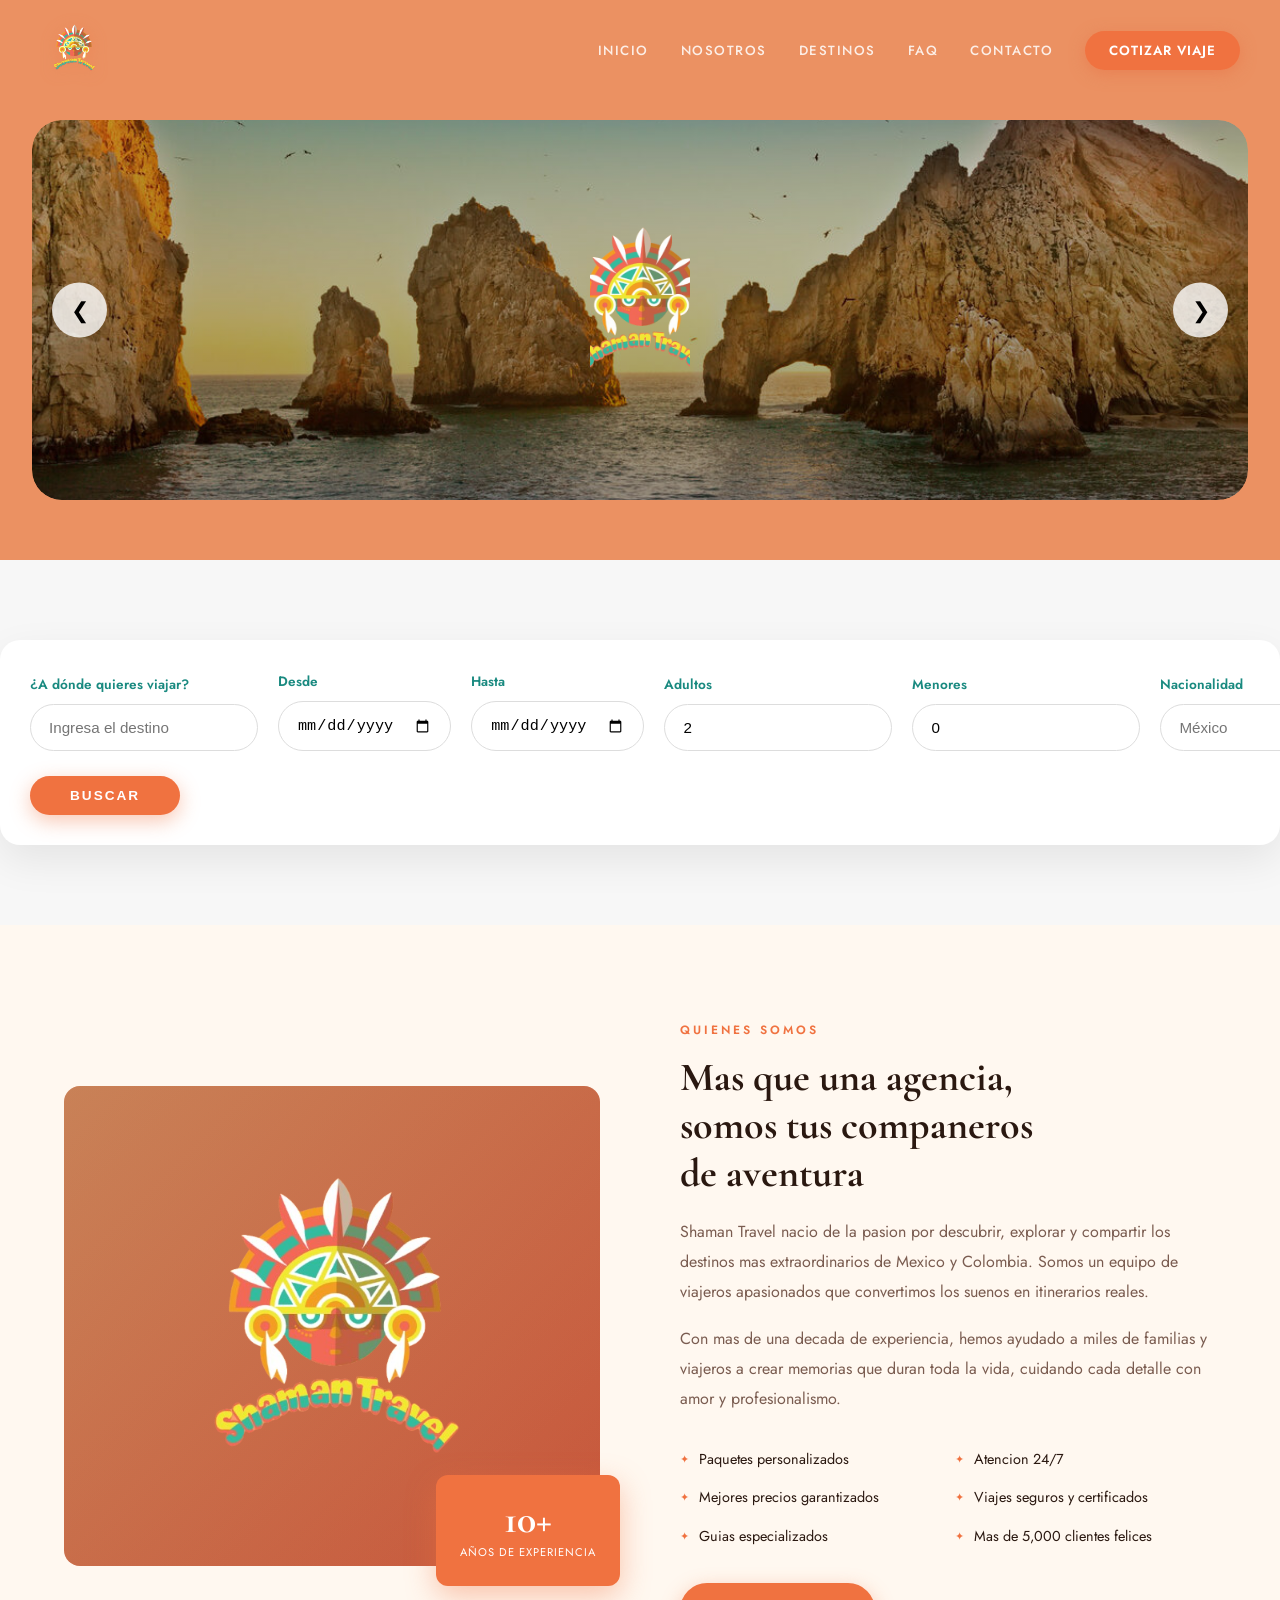
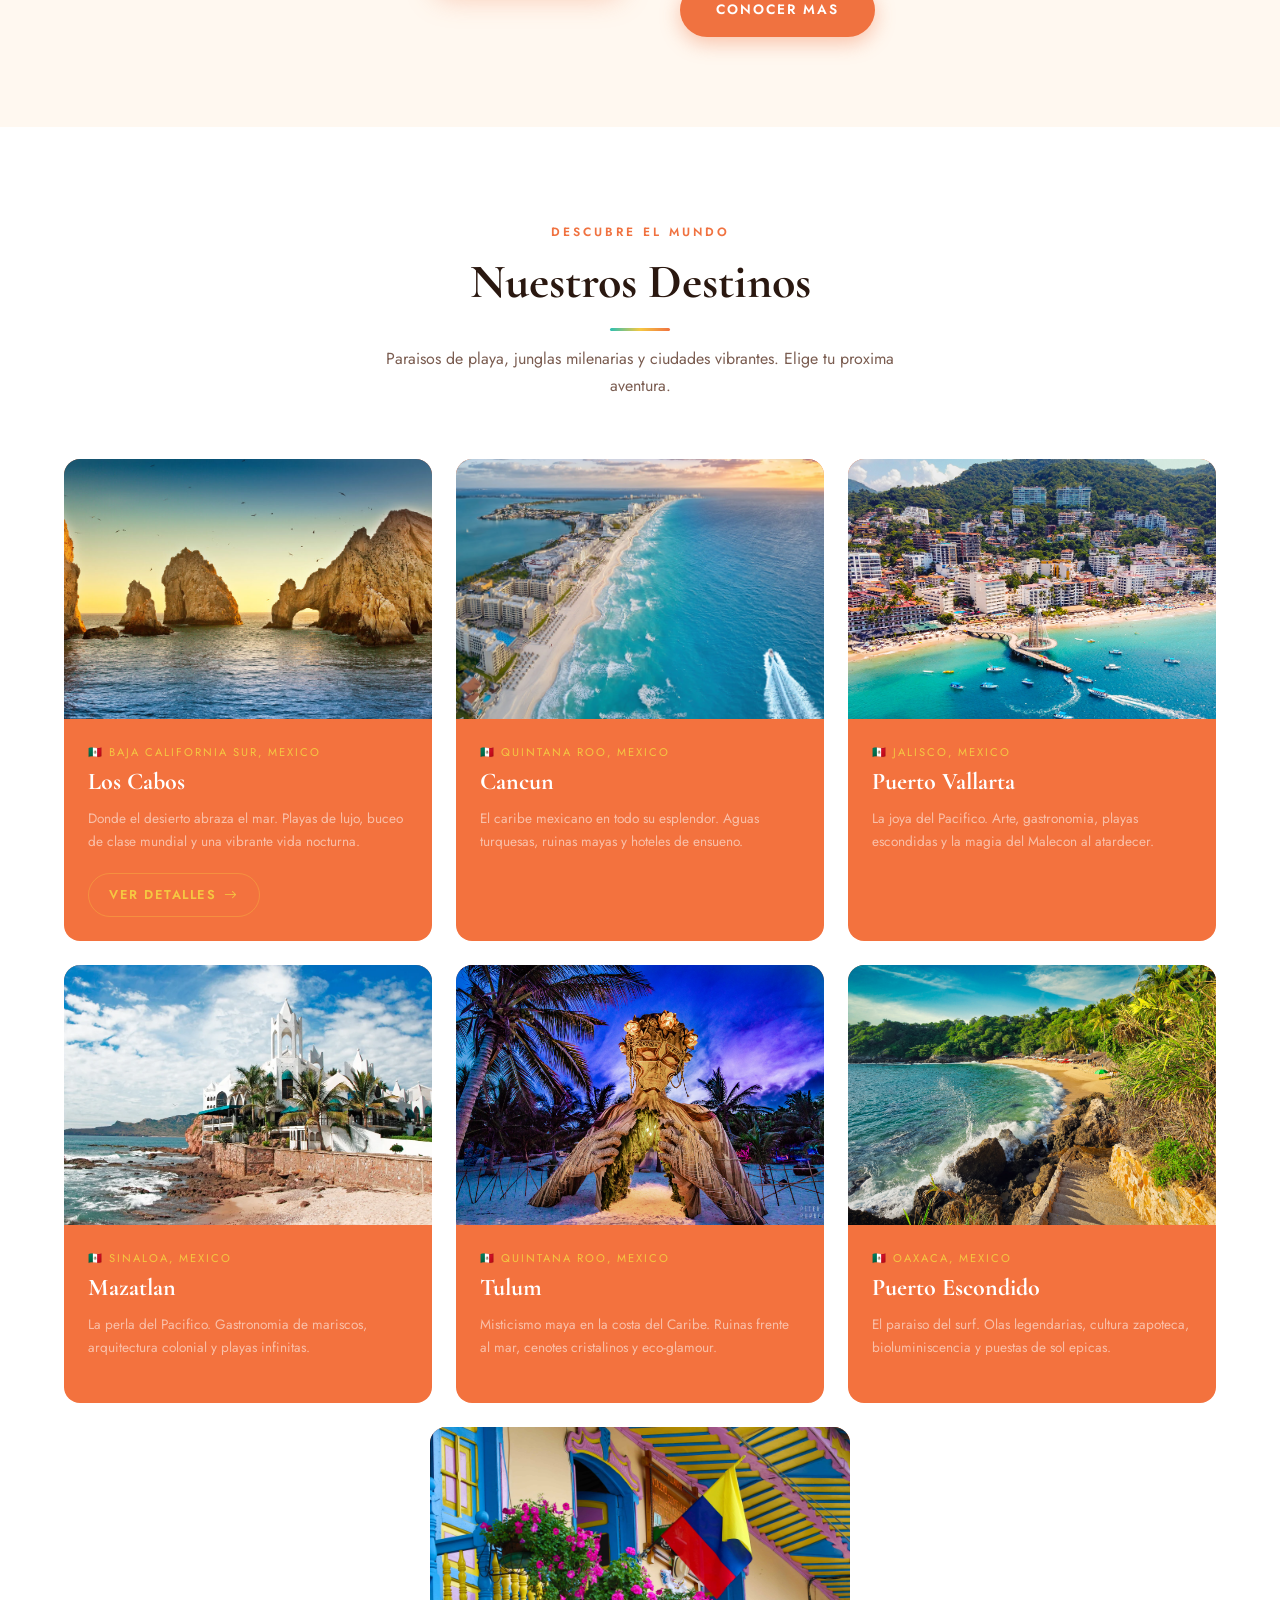
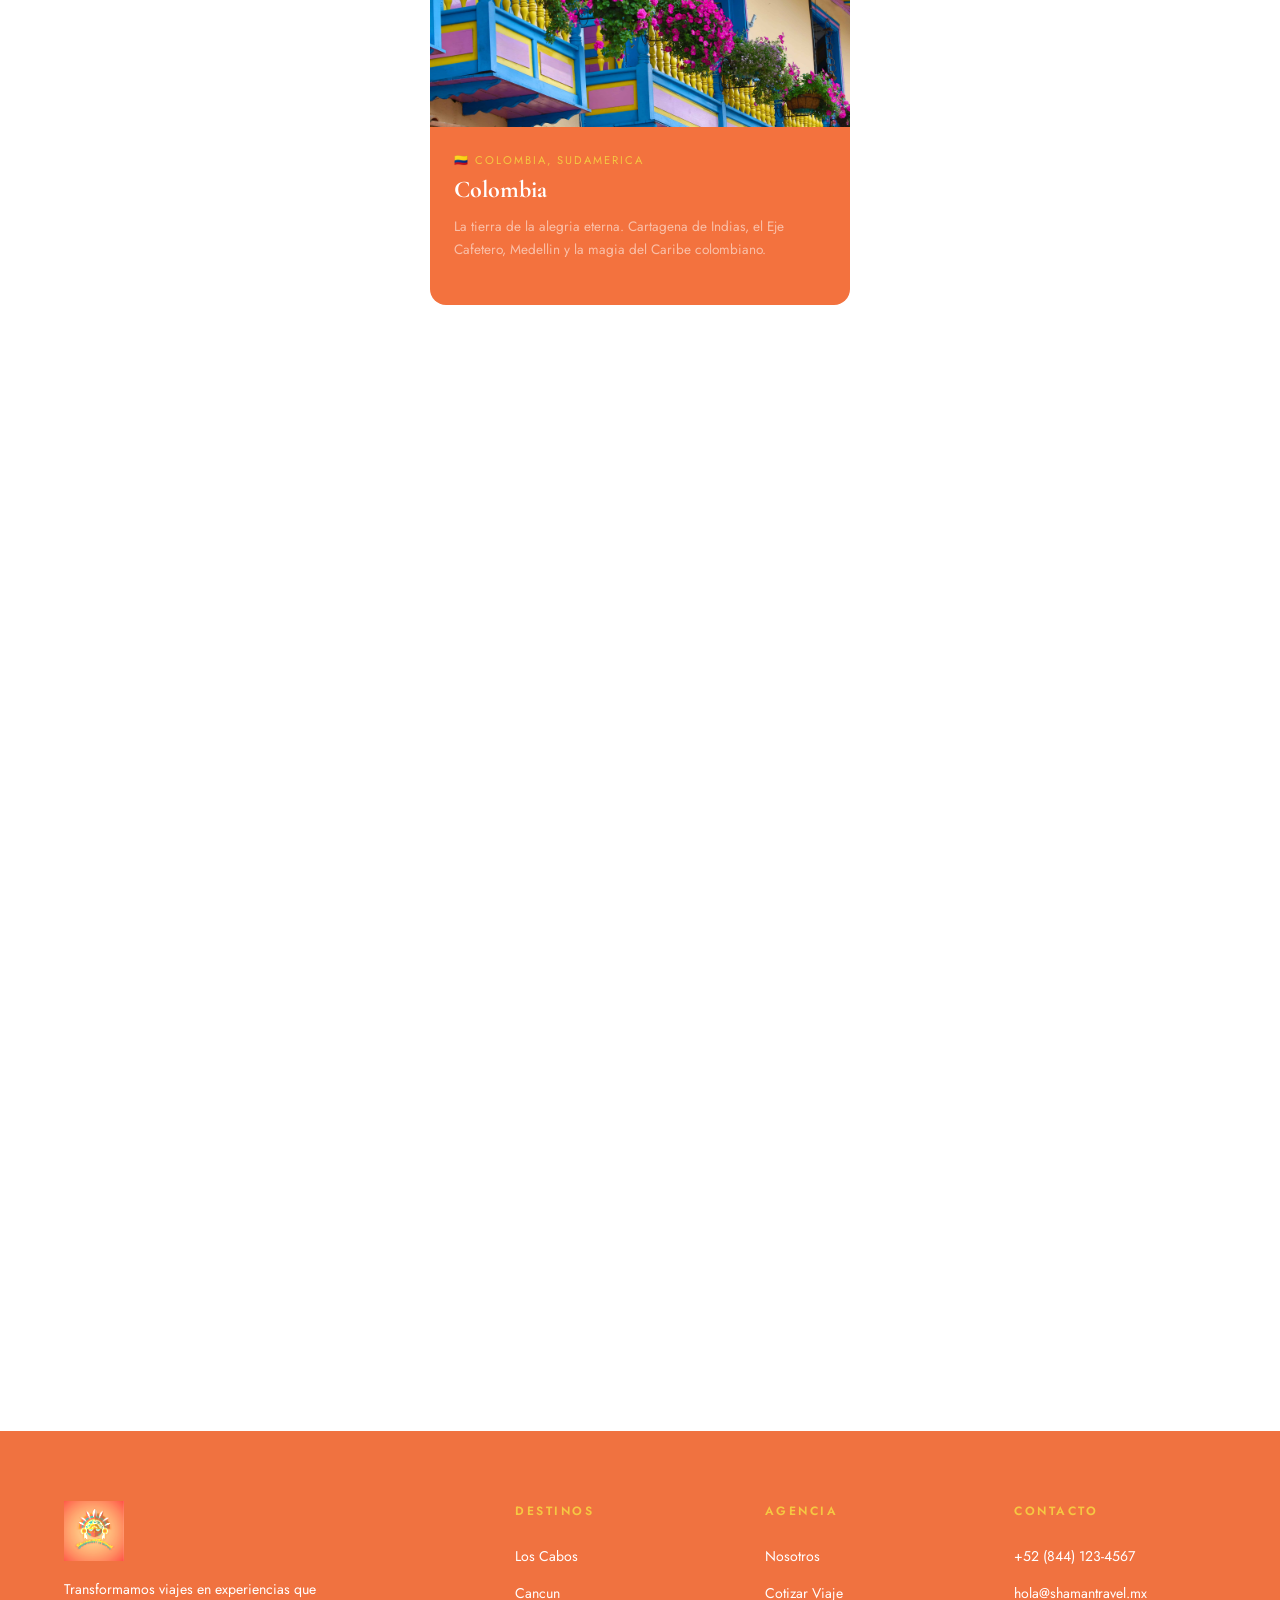
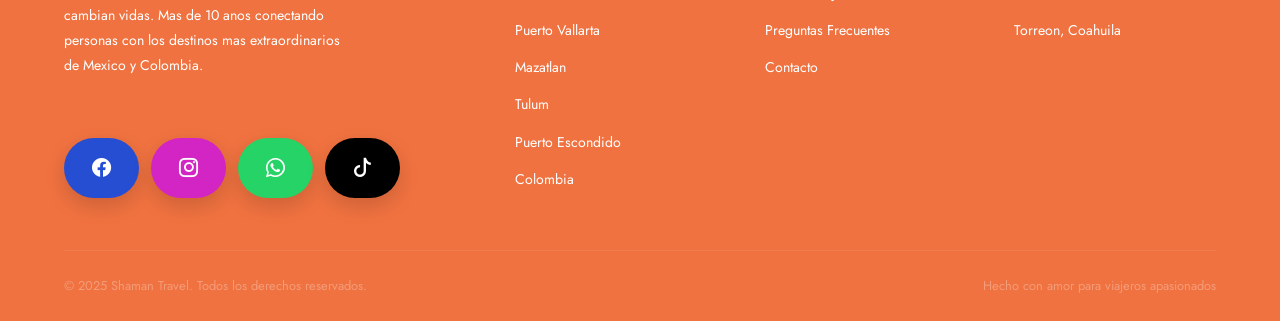
==== commit 38a5932e: "Update" ====
--- a/index.html
+++ b/index.html
@@ -12,14 +12,23 @@
 
 <!-- MOBILE NAV -->
 <nav class="mobile-nav" id="mobileNav">
-  <button class="close-btn" id="closeMenu"><i class="bi bi-x-lg"></i></button>
+  <button class="close-btn" id="closeMenu">
+    <i class="bi bi-x-lg"></i>
+  </button>
+
   <a href="index.html">Inicio</a>
   <a href="pages/nosotros.html">Nosotros</a>
-  <a href="#destinos">Destinos</a>
-  <a href="#cotizar">Cotizar</a>
-  <a href="#faq">FAQ</a>
-  <a href="#contacto">Contacto</a>
+  <a href="index.html#destinos">Destinos</a>
+  <a href="index.html#cotizar">Cotizar</a>
+  <a href="pages/faq.html">FAQ</a>
+  <a href="index.html#contacto">Contacto</a>
 </nav>
+
+<!-- <div class="hamburger" id="hamburger">
+  <span></span>
+  <span></span>
+  <span></span>
+</div> -->
 
 <!-- NAVBAR -->
 <header class="navbar transparent" id="navbar">
@@ -32,7 +41,7 @@
       <li><a href="index.html">Inicio</a></li>
       <li><a href="pages/nosotros.html">Nosotros</a></li>
       <li><a href="#destinos">Destinos</a></li>
-      <li><a href="#faq">FAQ</a></li>
+      <li><a href="pages/faq.html">FAQ</a></li>
       <li><a href="#contacto">Contacto</a></li>
       <li><a href="#cotizar" class="btn-cotizar">Cotizar Viaje</a></li>
     </ul>
@@ -43,7 +52,7 @@
 </header>
 
 <!-- HERO -->
-<section class="hero" id="inicio">
+<!-- <section class="hero" id="inicio">
   <div class="hero-logo-bg"></div>
   <div class="hero-bg"></div>
   <div class="hero-pattern"></div>
@@ -61,77 +70,88 @@
     <div class="scroll-line"></div>
     
   </div>
+</section> -->
+
+<section class="hero-slider">
+
+  <div class="slider-container">
+
+    <div class="slide active">
+      <img src="img/destinos/loscabos.jpg" alt="Los Cabos">
+
+      <div class="slide-center">
+        <img src="img/logoSinfondo.png" alt="Shaman Travel">
+        <!-- <span>Los Cabos</span> -->
+      </div>
+    </div>
+
+    <div class="slide">
+      <img src="img/destinos/cancun2.webp" alt="Cancún">
+      <div class="slide-center">
+        <img src="img/logoSinfondo.png" alt="Shaman Travel">
+        <!-- <span>Cancún</span> -->
+      </div>
+    </div>
+
+    <div class="slide">
+      <img src="img/destinos/TULUM-1.jpg" alt="Tulum">
+      <div class="slide-center">
+        <img src="img/logoSinfondo.png" alt="Shaman Travel">
+        <!-- <span>Tulum</span> -->
+      </div>
+    </div>
+
+    <!-- Flechas -->
+    <button class="slider-btn prev">&#10094;</button>
+    <button class="slider-btn next">&#10095;</button>
+
+  </div>
+
 </section>
 
 
 <!-- COTIZAR -->
-<section class="cotizar" id="cotizar">
-  <div class="container">
-    <div class="section-header" data-aos="fade-up">
-      <span class="section-tag">Planea tu aventura</span>
-      <h2>Reserva tu Viaje</h2>
-      <div class="divider"></div>
-      <!-- <p>Completa el formulario y recibe una cotizacion personalizada sin costo.</p> -->
-    </div>
-    <div class="form-container reveal">
-      <form id="quoteForm">
-        <div class="form-grid">
-          <!-- <div class="form-group">
-            <label for="nombre">Nombre completo</label>
-            <input type="text" id="nombre" name="nombre" placeholder="Tu nombre" required>
-          </div>
-          <div class="form-group">
-            <label for="email">Correo electronico</label>
-            <input type="email" id="email" name="email" placeholder="tucorreo@ejemplo.com" required>
-          </div>
-          <div class="form-group">
-            <label for="telefono">Telefono / WhatsApp</label>
-            <input type="tel" id="telefono" name="telefono" placeholder="+52 844 123 4567">
-          </div> -->
-          <div class="form-group">
-            <label for="destino">Destino de interes</label>
-            <select id="destino" name="destino" required>
-              <option value="" disabled selected>Selecciona un destino</option>
-              <option value="los-cabos">Los Cabos</option>
-              <option value="cancun">Cancun</option>
-              <option value="puerto-vallarta">Puerto Vallarta</option>
-              <option value="mazatlan">Mazatlan</option>
-              <option value="tulum">Tulum</option>
-              <option value="puerto-escondido">Puerto Escondido</option>
-              <option value="colombia">Colombia</option>
-              <option value="otro">Otro / Multiples destinos</option>
-            </select>
-          </div>
-          <div class="form-group">
-            <label for="salida">Fecha de salida</label>
-            <input type="date" id="salida" name="salida" required>
-          </div>
-          <div class="form-group">
-            <label for="regreso">Fecha de regreso</label>
-            <input type="date" id="regreso" name="regreso" required>
-          </div>
-          <div class="form-group">
-            <label for="adultos">Numero de adultos</label>
-            <input type="number" id="adultos" name="adultos" min="1" max="20" placeholder="1" required>
-          </div>
-          <div class="form-group">
-            <label for="numMenores">Numero de menores (0-17 anos)</label>
-            <input type="number" id="numMenores" name="numMenores" min="0" max="10" placeholder="0">
-          </div>
-          <div class="menores-section" id="menoresSection">
-            <h4>&#10022; Edades de los menores</h4>
-            <div class="edades-grid" id="edadesContainer"></div>
-          </div>
-          <!-- <div class="form-group full">
-            <label for="notas">Preferencias o comentarios adicionales</label>
-            <textarea id="notas" name="notas" placeholder="Cuentanos sobre tus preferencias: tipo de hotel, actividades, necesidades especiales..." rows="3"></textarea>
-          </div> -->
-        </div>
-        <div class="form-submit">
-          <button type="submit" class="btn-primary">Solicitar Cotizacion Gratuita</button>
-        </div>
-      </form>
-    </div>
+<section id="cotizar" class="quote-section">
+  <div class="quote-box">
+
+    <div class="quote-grid">
+
+      <div class="field">
+        <label>¿A dónde quieres viajar?</label>
+        <input type="text" placeholder="Ingresa el destino">
+      </div>
+
+      <div class="field small">
+        <label>Desde</label>
+        <input type="date">
+      </div>
+
+      <div class="field small">
+        <label>Hasta</label>
+        <input type="date">
+      </div>
+
+      <div class="field small">
+        <label>Adultos</label>
+        <input type="number" value="2" min="1">
+      </div>
+
+      <div class="field small">
+        <label>Menores</label>
+        <input type="number" value="0" min="0">
+      </div>
+
+      <div class="field">
+        <label>Nacionalidad</label>
+        <input type="text" placeholder="México">
+      </div>
+
+    </div>
+
+    <div class="quote-button">
+      <button class="btn-primary">Buscar</button>
+    </div>
+
   </div>
 </section>
 
@@ -296,81 +316,7 @@
 
 
 
-<!-- FAQ -->
-<section class="faq" id="faq">
-  <div class="container">
-    <div class="section-header" data-aos="fade-up">
-      <span class="section-tag">Resolvemos tus dudas</span>
-      <h2>Preguntas Frecuentes</h2>
-      <div class="divider"></div>
-    </div>
-    <div class="faq-list reveal">
-      <div class="faq-item">
-        <div class="faq-question">
-          <h4>Como funciona el proceso de cotizacion?</h4>
-          <div class="faq-icon"><i class="bi bi-plus"></i></div>
-        </div>
-        <div class="faq-answer">
-          <p>Es muy sencillo. Completa nuestro formulario de cotizacion con tu destino, fechas y numero de viajeros. En menos de 24 horas, uno de nuestros asesores especializados te contactara con una propuesta personalizada y sin compromiso.</p>
-        </div>
-      </div>
-      <div class="faq-item">
-        <div class="faq-question">
-          <h4>Que incluyen los paquetes de viaje?</h4>
-          <div class="faq-icon"><i class="bi bi-plus"></i></div>
-        </div>
-        <div class="faq-answer">
-          <p>Nuestros paquetes pueden incluir vuelos, hotel, traslados aeropuerto, tours y actividades, seguro de viaje y asistencia 24/7. Cada paquete es personalizado segun tus necesidades y presupuesto. Te especificamos exactamente que incluye tu cotizacion antes de cualquier pago.</p>
-        </div>
-      </div>
-      <div class="faq-item">
-        <div class="faq-question">
-          <h4>Cual es la politica de cancelacion?</h4>
-          <div class="faq-icon"><i class="bi bi-plus"></i></div>
-        </div>
-        <div class="faq-answer">
-          <p>Entendemos que los planes pueden cambiar. Cancelaciones con mas de 30 dias de anticipacion tienen reembolso del 80%. Entre 15-30 dias, 50%. Menos de 15 dias, segun las politicas del proveedor. Siempre recomendamos contratar seguro de viaje para mayor proteccion.</p>
-        </div>
-      </div>
-      <div class="faq-item">
-        <div class="faq-question">
-          <h4>Ofrecen viajes para grupos o empresas?</h4>
-          <div class="faq-icon"><i class="bi bi-plus"></i></div>
-        </div>
-        <div class="faq-answer">
-          <p>Si! Somos especialistas en viajes grupales, convenciones, teambuilding e incentivos empresariales. Contamos con tarifas especiales a partir de 10 personas y podemos organizar eventos completos con logistica personalizada.</p>
-        </div>
-      </div>
-      <div class="faq-item">
-        <div class="faq-question">
-          <h4>Necesito pasaporte para viajar a Colombia?</h4>
-          <div class="faq-icon"><i class="bi bi-plus"></i></div>
-        </div>
-        <div class="faq-answer">
-          <p>Los ciudadanos mexicanos pueden viajar a Colombia con su pasaporte vigente sin necesidad de visa, por hasta 90 dias. Te recomendamos que tu pasaporte tenga al menos 6 meses de vigencia al momento del viaje. Nuestro equipo te guiara en todos los requisitos de documentacion.</p>
-        </div>
-      </div>
-      <div class="faq-item">
-        <div class="faq-question">
-          <h4>Cuando es la mejor epoca para viajar?</h4>
-          <div class="faq-icon"><i class="bi bi-plus"></i></div>
-        </div>
-        <div class="faq-answer">
-          <p>Cada destino tiene su temporada ideal. En general, noviembre a abril son excelentes para el Caribe mexicano y Los Cabos. Puerto Escondido es mejor de mayo a octubre para el surf. Colombia tiene clima agradable todo el ano. En la ficha de cada destino encontraras informacion detallada sobre el clima.</p>
-        </div>
-      </div>
-      <div class="faq-item">
-        <div class="faq-question">
-          <h4>Ofrecen seguro de viaje?</h4>
-          <div class="faq-icon"><i class="bi bi-plus"></i></div>
-        </div>
-        <div class="faq-answer">
-          <p>Si, trabajamos con las principales aseguradoras de viaje y podemos incluirlo en tu paquete. El seguro cubre asistencia medica, cancelaciones, perdida de equipaje y mas. Altamente recomendado para viajes internacionales.</p>
-        </div>
-      </div>
-    </div>
-  </div>
-</section>
+
 
 <!-- CONTACTO -->
 <section class="contact" id="contacto">
@@ -421,12 +367,12 @@
             </div>
           </div>
         </div>
-        <div class="social-links">
+        <!-- <div class="social-links">
           <a href="#" class="social-link" title="Facebook"><i class="bi bi-facebook"></i></a>
           <a href="#" class="social-link" title="Instagram"><i class="bi bi-instagram"></i></a>
           <a href="#" class="social-link" title="WhatsApp"><i class="bi bi-whatsapp"></i></a>
           <a href="#" class="social-link" title="TikTok"><i class="bi bi-tiktok"></i></a>
-        </div>
+        </div> -->
       </div>
       <div class="contact-form reveal reveal-delay-2">
         <h4>Envianos un mensaje</h4>
@@ -463,10 +409,10 @@
         <p>Transformamos viajes en experiencias que cambian vidas. Mas de 10 anos conectando personas con los destinos mas extraordinarios de Mexico y Colombia.</p>
         <br>
         <div class="social-links">
-          <a href="#" class="social-link"><i class="bi bi-facebook"></i></a>
-          <a href="#" class="social-link"><i class="bi bi-instagram"></i></a>
-          <a href="#" class="social-link"><i class="bi bi-whatsapp"></i></a>
-          <a href="#" class="social-link"><i class="bi bi-tiktok"></i></a>
+          <a href="#"  class="facebook-footer-btn"><i class="bi bi-facebook"></i></a>
+          <a href="#" class="instagram-footer-btn"><i class="bi bi-instagram"></i></a>
+          <a href="https://wa.me/528449876543" class="whatsapp-footer-btn" target="_blank"><i class="bi bi-whatsapp"></i>            
+          <a href="#" class="tiktok-footer-btn"><i class="bi bi-tiktok"></i></a>
         </div>
       </div>
       <div class="footer-col">
@@ -495,7 +441,10 @@
         <ul class="footer-links">
           <li><a href="tel:+528441234567">+52 (844) 123-4567</a></li>
           <li><a href="mailto:hola@shamantravel.mx">hola@shamantravel.mx</a></li>
-          <li><a href="#">WhatsApp</a></li>
+          <!-- <a href="https://wa.me/528449876543" class="whatsapp-footer-btn" target="_blank">
+          <i class="bi bi-whatsapp"></i>
+          3341140707
+        </a> -->
           <li><a href="#">Torreon, Coahuila</a></li>
         </ul>
       </div>
--- a/css/style.css
+++ b/css/style.css
@@ -168,16 +168,7 @@
 }
 
 /* ===== HERO ===== */
-/* .hero {
-  height: 100vh;
-  min-height: 700px;
-  background: var(--gradient-hero);
-  position: relative;
-  display: flex;
-  align-items: center;
-  justify-content: center;
-  overflow: hidden;
-} */
+
  .hero {
   height: 100vh;
   min-height: 700px;
@@ -202,7 +193,7 @@
   background-position: center;
   background-repeat: no-repeat;
 }
-.hero::after {
+/* .hero::after {
   content: '';
   position: absolute;
   inset: 0;
@@ -212,9 +203,9 @@
     rgba(42,15,5,0.6)
   );
   z-index: 1;
-}
-
-.hero-logo-bg {
+} */
+
+/* .hero-logo-bg {
   position: absolute;
   inset: 0;
   background-image: url('../img/logo-light.png');
@@ -224,24 +215,24 @@
   opacity: 0.13;
   pointer-events: none;
   z-index: 0;
-}
-
-.hero-bg {
+} */
+
+/* .hero-bg {
   position: absolute; inset: 0;
   background-image:
     radial-gradient(ellipse at 15% 60%, rgba(245,200,66,0.2) 0%, transparent 50%),
     radial-gradient(ellipse at 85% 20%, rgba(255,255,255,0.12) 0%, transparent 50%),
     radial-gradient(ellipse at 50% 90%, rgba(245,200,66,0.15) 0%, transparent 40%);
-}
+} */
 
 /* Aztec pattern overlay */
-.hero-pattern {
+/* .hero-pattern {
   position: absolute; inset: 0;
   opacity: 0.05;
   background-image: url("data:image/svg+xml,%3Csvg xmlns='http://www.w3.org/2000/svg' width='80' height='80' viewBox='0 0 80 80'%3E%3Cg fill='%23F5C842'%3E%3Cpath d='M40 0L50 20H30L40 0z'/%3E%3Cpath d='M40 80L30 60h20L40 80z'/%3E%3Cpath d='M0 40L20 30v20L0 40z'/%3E%3Cpath d='M80 40L60 50V30L80 40z'/%3E%3Crect x='32' y='32' width='16' height='16' fill='none' stroke='%23F5C842' stroke-width='2'/%3E%3C/g%3E%3C/svg%3E");
-}
-
-.hero-content {
+} */
+
+/* .hero-content {
   text-align: center;
   color: var(--white);
   position: relative;
@@ -269,7 +260,7 @@
   margin: 0 auto 20px;
   animation: fadeInDown 0.8s ease 0.1s both;
   filter: drop-shadow(0 4px 20px rgba(240,114,64,0.5));
-}
+} */
 
 .hero h1 {
   font-size: clamp(3rem, 8vw, 6rem);
@@ -657,7 +648,7 @@
 
 /* ===== COTIZAR ===== */
 .cotizar {
-  background: #be5c2bf6;
+  background: #fcd5bfb7;
   position: relative;
   overflow: hidden;
 }
@@ -1213,7 +1204,7 @@
   filter: brightness(1.1);
 }
 
-.footer-brand p { color: rgba(255,255,255,0.5); font-size: 0.88rem; line-height: 1.8; max-width: 280px; }
+.footer-brand p { color: rgb(255, 255, 255); font-size: 0.88rem; line-height: 1.8; max-width: 280px; }
 
 .footer-col h5 {
   color: var(--yellow);
@@ -1227,7 +1218,7 @@
 
 .footer-links { list-style: none; }
 .footer-links li { margin-bottom: 10px; }
-.footer-links a { color: rgba(255,255,255,0.5); font-size: 0.88rem; transition: var(--transition); }
+.footer-links a { color: rgb(255, 255, 255); font-size: 0.88rem; transition: var(--transition); }
 .footer-links a:hover { color: var(--orange); padding-left: 4px; }
 
 .footer-bottom {
@@ -1263,14 +1254,15 @@
 
 /* ===== MOBILE NAV ===== */
 .mobile-nav {
-  display: none;
-  position: fixed; inset: 0;
-  background: #3A1A0A;
-  z-index: 999;
-  flex-direction: column;
-  align-items: center;
-  justify-content: center;
-  gap: 32px;
+  position: fixed;
+  top: 0;
+  right: -100%;
+  width: 280px;
+  height: 100%;
+  background: #f98f65;
+  transition: 0.4s ease;
+  z-index: 9999;
+  padding: 40px 20px;
 }
 
 .mobile-nav.open { display: flex; }
@@ -1292,6 +1284,21 @@
   color: var(--white);
   font-size: 1.5rem;
   cursor: pointer;
+}
+.mobile-nav.active {
+  right: 0;
+}
+
+@media (max-width: 992px) {
+
+  .nav-links {
+    display: none; /* ocultamos el menú desktop */
+  }
+
+  .mobile-nav {
+    display: grid; /* mostramos el menú como lista */
+  }
+
 }
 
 /* ===== ANIMATIONS ===== */
@@ -1411,4 +1418,297 @@
 .place-info p {
   font-size: 0.95rem;
   color: var(--text-light);
+}
+/* ===== HERO SLIDER ESTILO PREMIUM ===== */
+
+.hero-slider {
+  padding: 120px 0 60px;
+  display: flex;
+  justify-content: center;
+  background-color: #eb8d5ef6;
+}
+
+.slider-container {
+  width: 95%;
+  max-width: 1600px;
+  position: relative;
+  overflow: hidden;
+  border-radius: 30px;
+}
+
+.slide {
+  position: absolute;
+  inset: 0;
+  opacity: 0;
+  transition: opacity 0.8s ease-in-out;
+}
+
+.slide.active {
+  opacity: 1;
+  position: relative;
+}
+
+.slide img {
+  width: 100%;
+  height: 380px; /* más delgado */
+  object-fit: cover;
+  border-radius: 30px;
+}
+
+/* Overlay suave */
+.slide::after {
+  content: "";
+  position: absolute;
+  inset: 0;
+  border-radius: 30px;
+  background: linear-gradient(
+    to bottom,
+    rgba(0,0,0,0.2),
+    rgba(0,0,0,0.4)
+  );
+}
+
+/* Círculo central */
+.slide-center {
+  position: absolute;
+  top: 50%;
+  left: 50%;
+  transform: translate(-50%, -50%);
+  width: 220px;
+  height: 220px;
+  /* background: rgba(255,255,255,0.9); */
+  border-radius: 50%;
+  display: flex;
+  flex-direction: column;
+  align-items: center;
+  justify-content: center;
+  /* backdrop-filter: blur(6px); */
+  z-index: 2;
+  /* box-shadow: 0 20px 60px rgba(0,0,0,0.25); */
+}
+
+.slide-center img {
+  width: 100px;
+  margin-bottom: 10px;
+}
+
+.slide-center span {
+  font-weight: 600;
+  color: var(--primary-dark);
+}
+
+/* Flechas */
+.slider-btn {
+  position: absolute;
+  top: 50%;
+  transform: translateY(-50%);
+  width: 55px;
+  height: 55px;
+  border-radius: 50%;
+  border: none;
+  background: rgba(255,255,255,0.8);
+  font-size: 22px;
+  cursor: pointer;
+  transition: 0.3s ease;
+  z-index: 3;
+}
+
+.slider-btn:hover {
+  background: white;
+}
+
+.prev {
+  left: 20px;
+}
+
+.next {
+  right: 20px;
+}
+/* ===== COTIZAR HORIZONTAL ===== */
+
+.quote-section {
+  padding: 80px 0;
+  background: #f7f7f7;
+}
+
+.quote-box {
+  background: white;
+  border-radius: 20px;
+  padding: 30px;
+  box-shadow: 0 15px 40px rgba(0,0,0,0.08);
+  max-width: 1400px;
+  margin: auto;
+}
+
+.quote-grid {
+  display: grid;
+  grid-template-columns: 2fr 1fr 1fr 0.8fr 0.8fr 1.2fr;
+  gap: 20px;
+  align-items: end;
+}
+
+.field {
+  display: flex;
+  flex-direction: column;
+}
+
+.field label {
+  font-size: 0.85rem;
+  margin-bottom: 8px;
+  font-weight: 600;
+  color: var(--primary-dark);
+}
+
+.field input {
+  padding: 14px 18px;
+  border-radius: 30px;
+  border: 1px solid #ddd;
+  outline: none;
+  font-size: 0.95rem;
+  transition: 0.3s ease;
+}
+
+.field input:focus {
+  border-color: var(--primary);
+  box-shadow: 0 0 0 3px rgba(43,191,179,0.15);
+}
+
+.quote-button {
+  margin-top: 25px;
+}
+
+.quote-button .btn-primary {
+  padding: 12px 40px;
+  border-radius: 30px;
+}
+@media (max-width: 1024px) {
+  .quote-grid {
+    grid-template-columns: 1fr 1fr;
+  }
+}
+
+@media (max-width: 600px) {
+  .quote-grid {
+    grid-template-columns: 1fr;
+  }
+}
+
+
+@media (max-width: 768px) {
+
+  .slide img {
+    height: 250px;
+  }
+
+  .slide-center {
+    width: 140px;
+    height: 140px;
+  }
+
+  .slide-center img {
+    width: 70px;
+  }
+
+}
+
+/* BOTON WHATSAPP */
+.whatsapp-footer-btn {
+  display: inline-flex;
+  align-items: center;
+  gap: 10px;
+  background: #25D366;
+  color: white;
+  padding: 14px 28px;
+  border-radius: 50px;
+  font-weight: 600;
+  font-size: 1rem;
+  text-decoration: none;
+  transition: 0.3s ease;
+  box-shadow: 0 8px 20px rgba(0, 0, 0, 0.15);
+}
+
+.whatsapp-footer-btn i {
+  font-size: 1.2rem;
+}
+
+.whatsapp-footer-btn:hover {
+  background: #1ebe5d;
+  transform: translateY(-2px);
+  box-shadow: 0 12px 25px rgba(0, 0, 0, 0.2);
+}
+/* BOTON FACEBOOK */
+.facebook-footer-btn {
+  display: inline-flex;
+  align-items: center;
+  gap: 10px;
+  background: #254ed3;
+  color: white;
+  padding: 14px 28px;
+  border-radius: 50px;
+  font-weight: 600;
+  font-size: 1rem;
+  text-decoration: none;
+  transition: 0.3s ease;
+  box-shadow: 0 8px 20px rgba(0, 0, 0, 0.15);
+}
+
+.facebook-footer-btn i {
+  font-size: 1.2rem;
+}
+
+.facebook-footer-btn:hover {
+  background: #254ed3;
+  transform: translateY(-2px);
+  box-shadow: 0 12px 25px rgba(0, 0, 0, 0.2);
+}
+
+/* BOTON instagram */
+.instagram-footer-btn {
+  display: inline-flex;
+  align-items: center;
+  gap: 10px;
+  background: #d325c4;
+  color: white;
+  padding: 14px 28px;
+  border-radius: 50px;
+  font-weight: 600;
+  font-size: 1rem;
+  text-decoration: none;
+  transition: 0.3s ease;
+  box-shadow: 0 8px 20px rgba(0, 0, 0, 0.15);
+}
+
+.instagram-footer-btn i {
+  font-size: 1.2rem;
+}
+
+.instagram-footer-btn:hover {
+  background: #d325c4;
+  transform: translateY(-2px);
+  box-shadow: 0 12px 25px rgba(0, 0, 0, 0.2);
+}
+/* BOTON tiktok */
+.tiktok-footer-btn {
+  display: inline-flex;
+  align-items: center;
+  gap: 10px;
+  background: #000000;
+  color: white;
+  padding: 14px 28px;
+  border-radius: 50px;
+  font-weight: 600;
+  font-size: 1rem;
+  text-decoration: none;
+  transition: 0.3s ease;
+  box-shadow: 0 8px 20px rgba(0, 0, 0, 0.15);
+}
+
+.tiktok-footer-btn i {
+  font-size: 1.2rem;
+}
+
+.tiktok-footer-btn:hover {
+  background: #000000;
+  transform: translateY(-2px);
+  box-shadow: 0 12px 25px rgba(0, 0, 0, 0.2);
 }
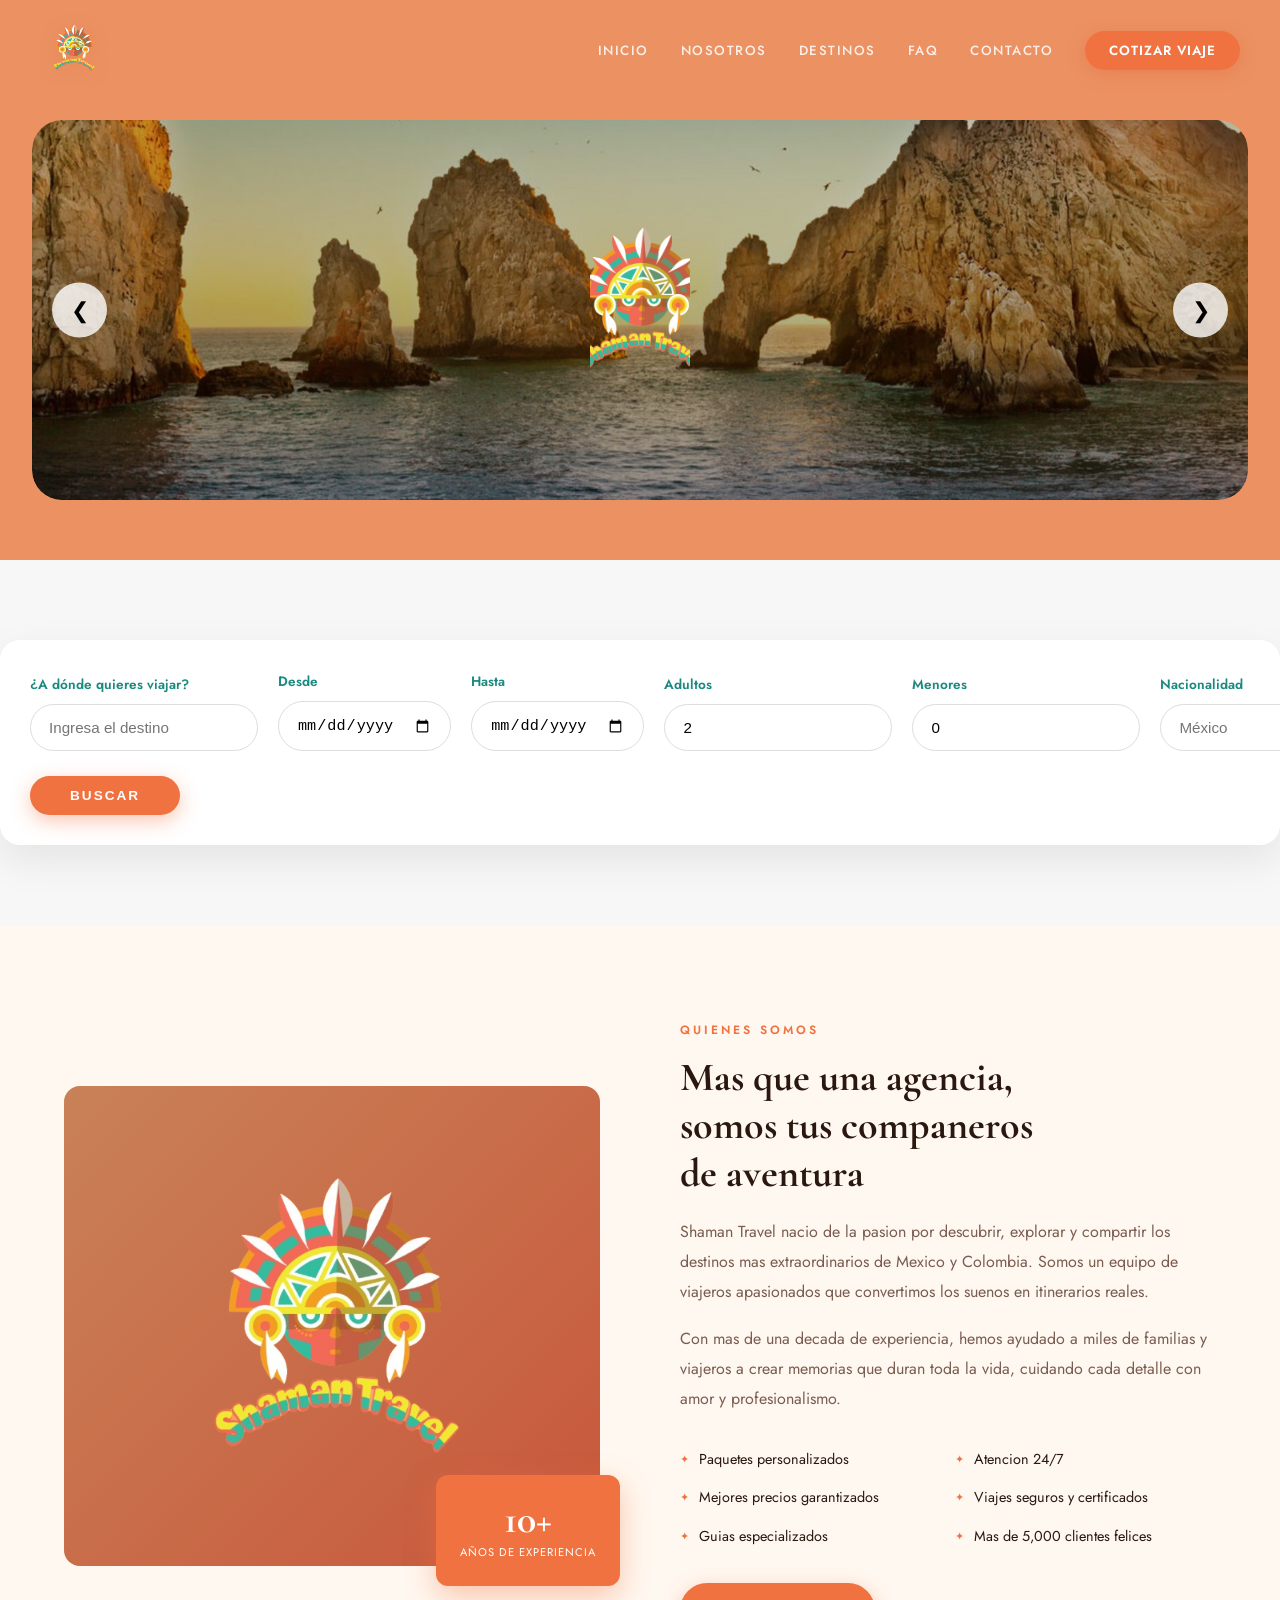
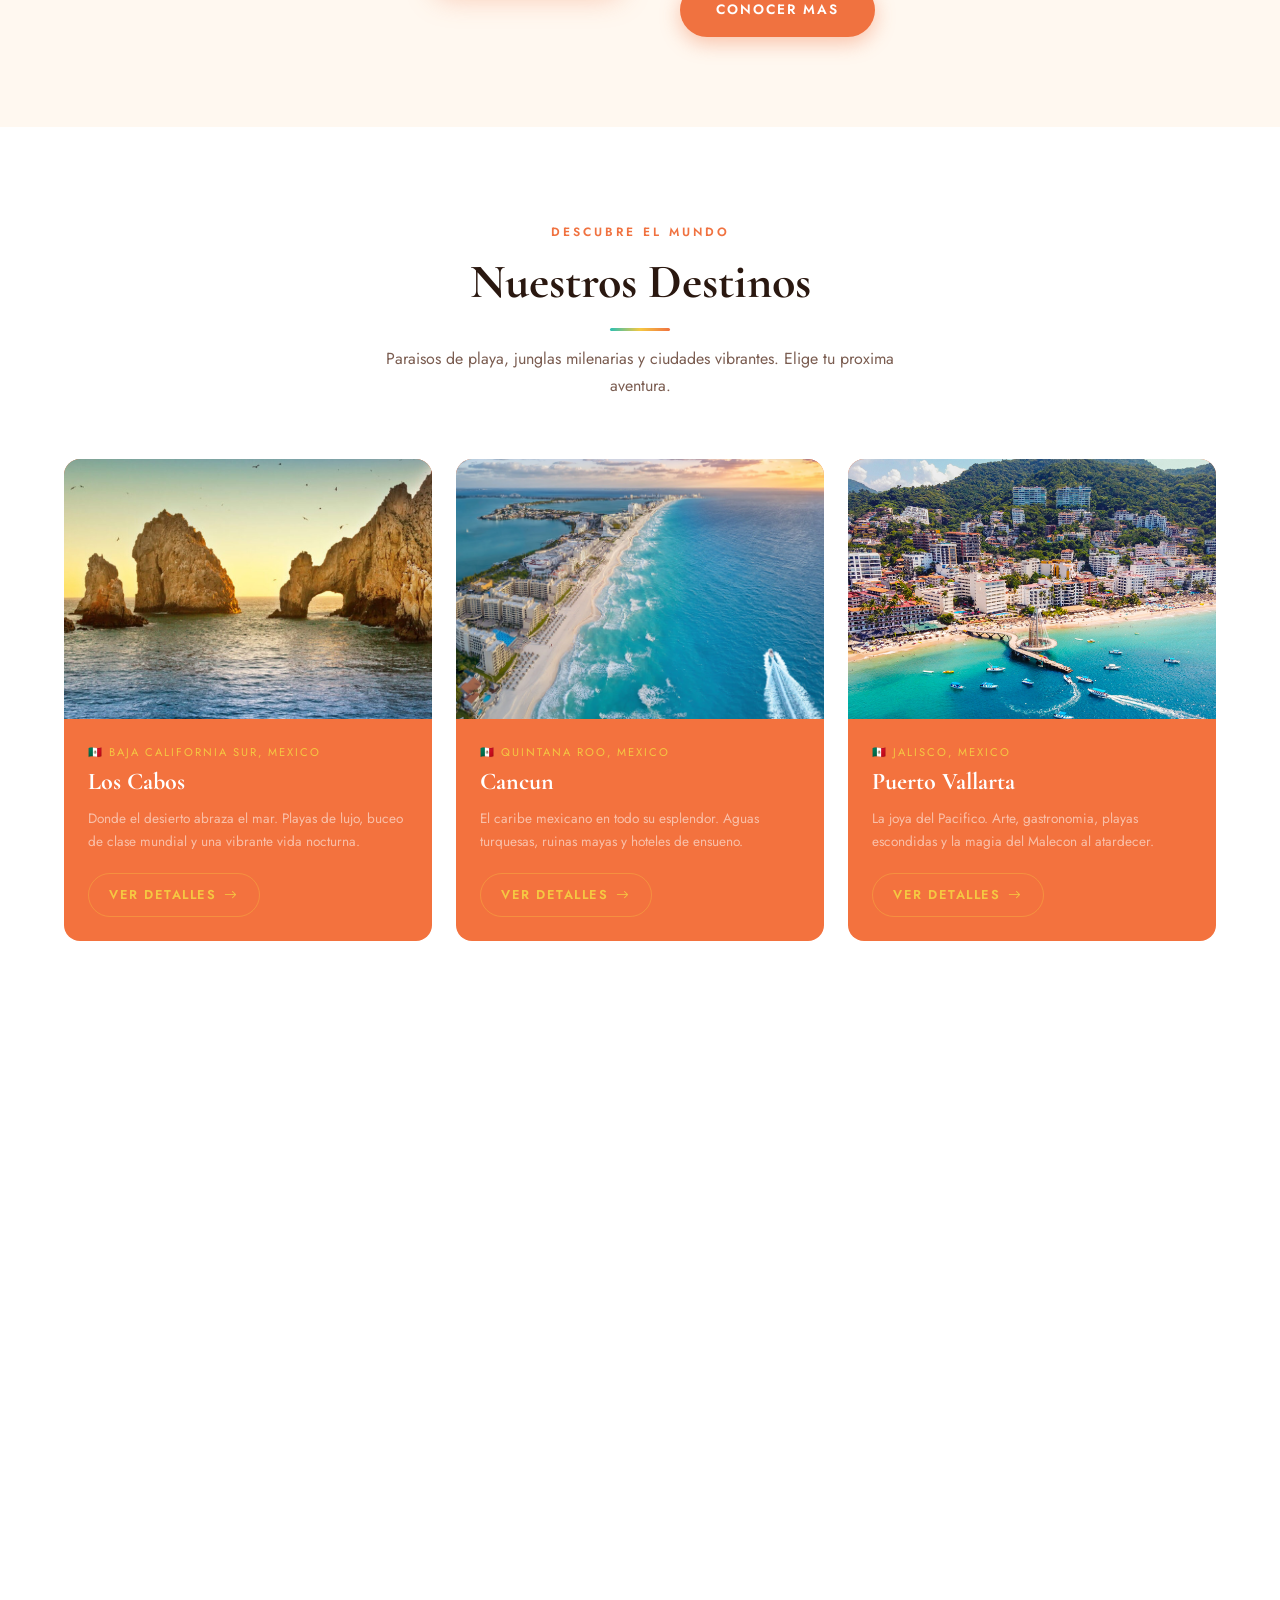
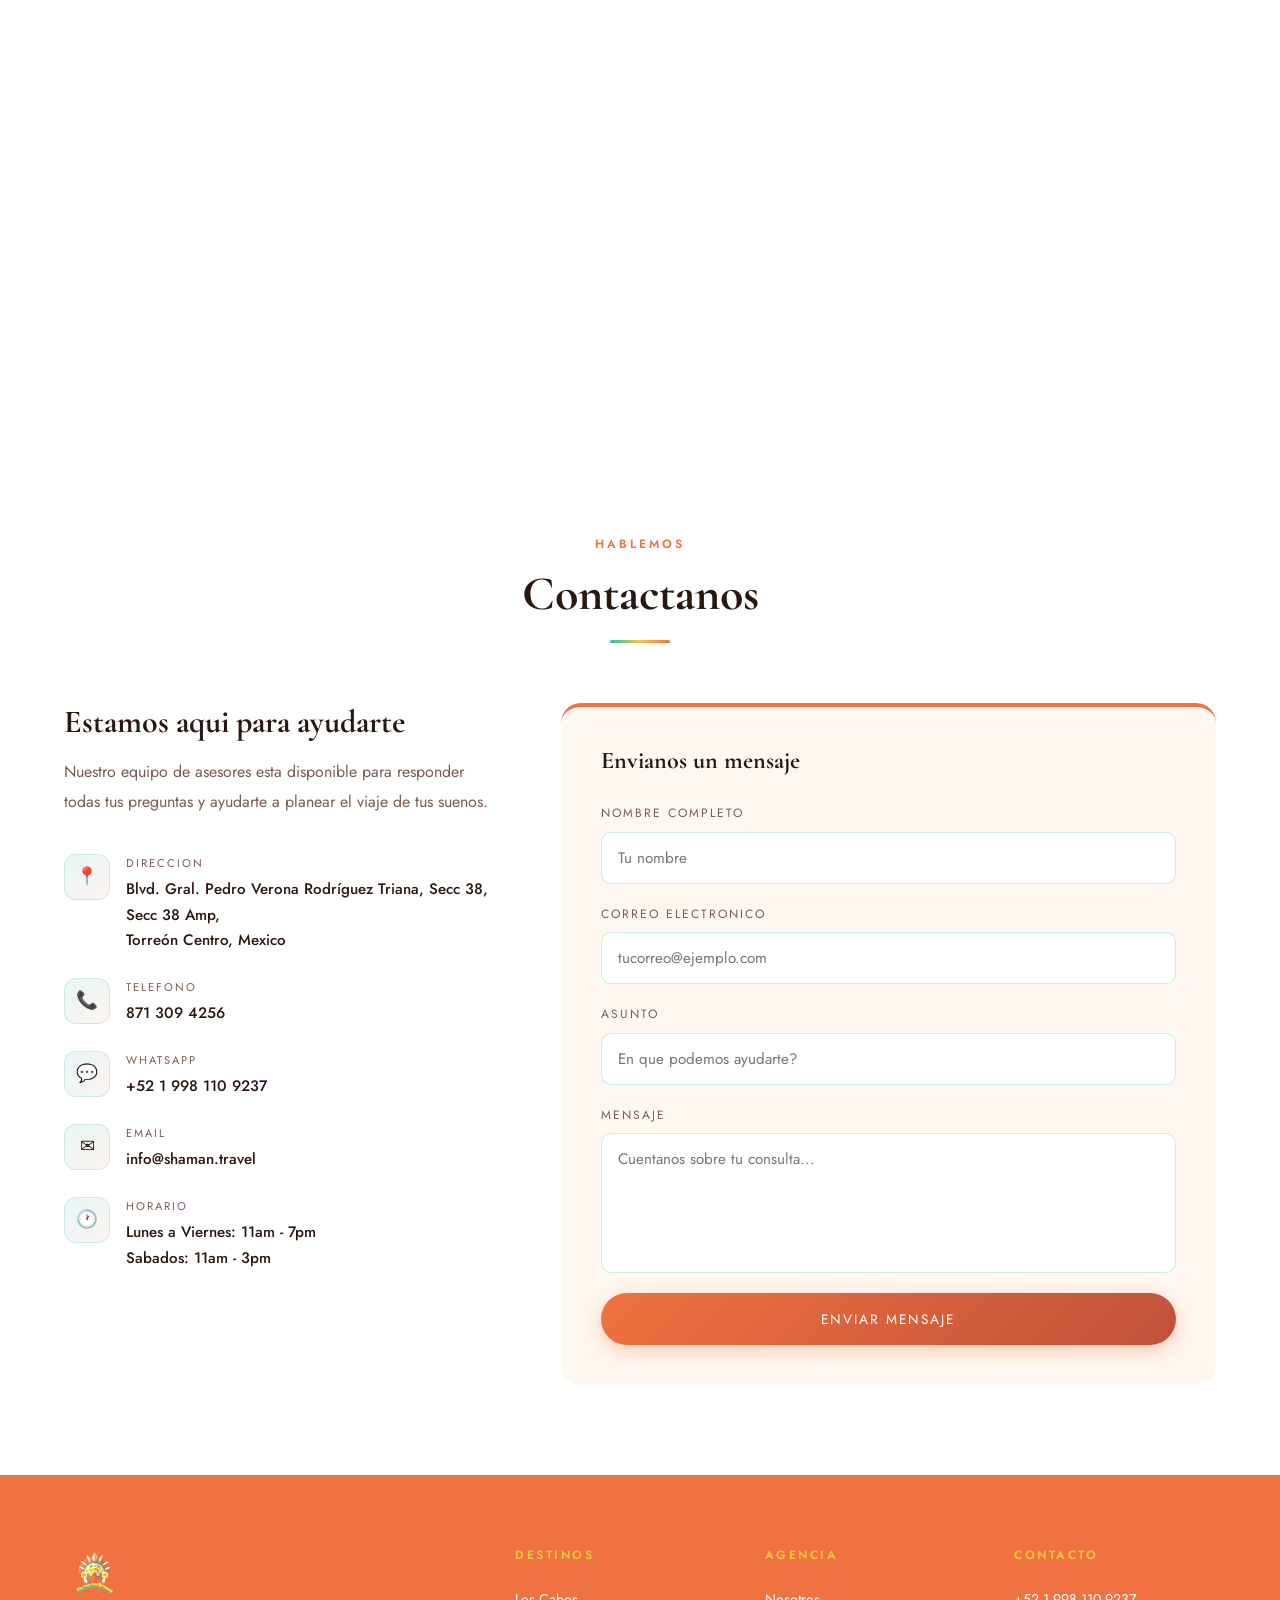
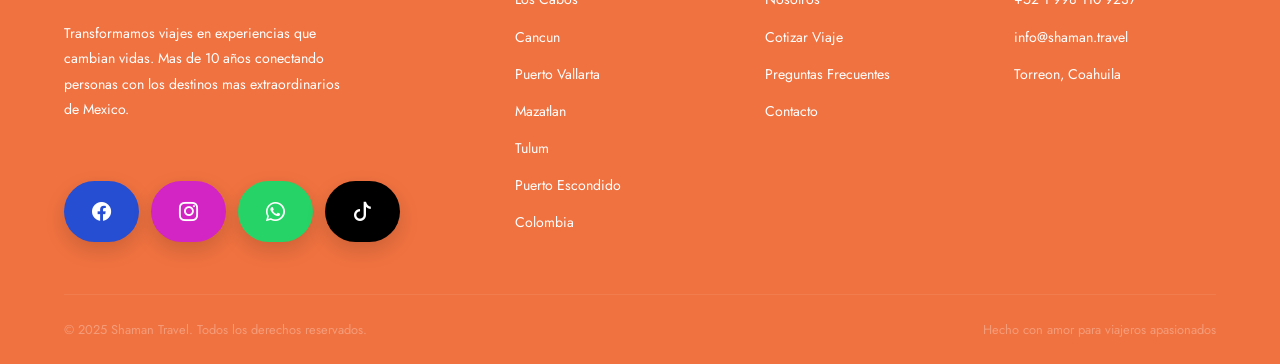
==== commit 5b4cf2b7: "Update - Se agregaron mas fotos a los destinos detalles -Se adapto el nav mobile - Se ajustaron tama" ====
--- a/index.html
+++ b/index.html
@@ -247,7 +247,7 @@
           <div class="dest-country">&#127474;&#127485; Quintana Roo, Mexico</div>
           <h3>Cancun</h3>
           <p>El caribe mexicano en todo su esplendor. Aguas turquesas, ruinas mayas y hoteles de ensueno.</p>
-          <!-- <a href="pages/cancun.html" class="btn-details">Ver detalles <i class="bi bi-arrow-right"></i></a> -->
+          <a href="pages/cancun.html" class="btn-details">Ver detalles <i class="bi bi-arrow-right"></i></a>
         </div>
       </div>
       <div class="dest-card reveal reveal-delay-3">
@@ -259,7 +259,7 @@
           <div class="dest-country">&#127474;&#127485; Jalisco, Mexico</div>
           <h3>Puerto Vallarta</h3>
           <p>La joya del Pacifico. Arte, gastronomia, playas escondidas y la magia del Malecon al atardecer.</p>
-          <!-- <a href="pages/puerto-vallarta.html" class="btn-details">Ver detalles <i class="bi bi-arrow-right"></i></a> -->
+          <a href="pages/puerto-vallarta.html" class="btn-details">Ver detalles <i class="bi bi-arrow-right"></i></a>
         </div>
       </div>
       <div class="dest-card reveal reveal-delay-1">
@@ -271,7 +271,7 @@
           <div class="dest-country">&#127474;&#127485; Sinaloa, Mexico</div>
           <h3>Mazatlan</h3>
           <p>La perla del Pacifico. Gastronomia de mariscos, arquitectura colonial y playas infinitas.</p>
-          <!-- <a href="pages/mazatlan.html" class="btn-details">Ver detalles <i class="bi bi-arrow-right"></i></a> -->
+          <a href="pages/mazatlan.html" class="btn-details">Ver detalles <i class="bi bi-arrow-right"></i></a>
         </div>
       </div>
       <div class="dest-card reveal reveal-delay-2">
@@ -283,7 +283,7 @@
           <div class="dest-country">&#127474;&#127485; Quintana Roo, Mexico</div>
           <h3>Tulum</h3>
           <p>Misticismo maya en la costa del Caribe. Ruinas frente al mar, cenotes cristalinos y eco-glamour.</p>
-          <!-- <a href="pages/tulum.html" class="btn-details">Ver detalles <i class="bi bi-arrow-right"></i></a> -->
+          <a href="pages/tulum.html" class="btn-details">Ver detalles <i class="bi bi-arrow-right"></i></a>
         </div>
       </div>
       <div class="dest-card reveal reveal-delay-3">
@@ -295,7 +295,7 @@
           <div class="dest-country">&#127474;&#127485; Oaxaca, Mexico</div>
           <h3>Puerto Escondido</h3>
           <p>El paraiso del surf. Olas legendarias, cultura zapoteca, bioluminiscencia y puestas de sol epicas.</p>
-          <!-- <a href="pages/puerto-escondido.html" class="btn-details">Ver detalles <i class="bi bi-arrow-right"></i></a> -->
+          <a href="pages/puerto-escondido.html" class="btn-details">Ver detalles <i class="bi bi-arrow-right"></i></a>
         </div>
       </div>
       <div class="dest-card reveal reveal-delay-1" style="grid-column:1/-1;max-width:420px;margin:0 auto;">
@@ -304,8 +304,10 @@
           <!-- <span style="position:relative;z-index:1;font-size:4rem">&#127802;</span> -->
         </div>
         <div class="dest-body">
-          <div class="dest-country">&#127464;&#127476; Colombia, Sudamerica</div>
-          <h3>Colombia</h3>
+          <div class="dest-country">
+            <!-- &#127464;&#127476;  -->
+            Nacionales, Internacionales</div>
+          <h3>Viajes nacionales eh Internacionales</h3>
           <p>La tierra de la alegria eterna. Cartagena de Indias, el Eje Cafetero, Medellin y la magia del Caribe colombiano.</p>
           <!-- <a href="pages/colombia.html" class="btn-details">Ver detalles <i class="bi bi-arrow-right"></i></a> -->
         </div>
@@ -313,8 +315,6 @@
     </div>
   </div>
 </section>
-
-
 
 
 
@@ -335,35 +335,36 @@
             <div class="c-icon">&#128205;</div>
             <div>
               <div class="c-label">Direccion</div>
-              <div class="c-value">Av. Reforma 1234, Col. Centro<br>Torreon, Coahuila, Mexico</div>
+              <div class="c-value">
+              Blvd. Gral. Pedro Verona Rodríguez Triana, Secc 38, Secc 38 Amp,<br>Torreón Centro, Mexico</div>
             </div>
           </div>
           <div class="contact-item">
             <div class="c-icon">&#128222;</div>
             <div>
               <div class="c-label">Telefono</div>
-              <div class="c-value">+52 (844) 123-4567</div>
+              <div class="c-value">871 309 4256</div>
             </div>
           </div>
           <div class="contact-item">
             <div class="c-icon">&#128172;</div>
             <div>
               <div class="c-label">WhatsApp</div>
-              <div class="c-value">+52 (844) 987-6543</div>
+              <div class="c-value">+52 1 998 110 9237</div>
             </div>
           </div>
           <div class="contact-item">
             <div class="c-icon">&#9993;</div>
             <div>
               <div class="c-label">Email</div>
-              <div class="c-value">hola@shamantravel.mx</div>
+              <div class="c-value">info@shaman.travel</div>
             </div>
           </div>
           <div class="contact-item">
             <div class="c-icon">&#128336;</div>
             <div>
               <div class="c-label">Horario</div>
-              <div class="c-value">Lunes a Viernes: 9am - 7pm<br>Sabados: 10am - 2pm</div>
+              <div class="c-value">Lunes a Viernes: 11am - 7pm<br>Sabados: 11am - 3pm</div>
             </div>
           </div>
         </div>
@@ -405,14 +406,14 @@
   <div class="container">
     <div class="footer-grid">
       <div class="footer-brand">
-        <img src="img/logo.png" alt="Shaman Travel" class="footer-logo-img">
-        <p>Transformamos viajes en experiencias que cambian vidas. Mas de 10 anos conectando personas con los destinos mas extraordinarios de Mexico y Colombia.</p>
+        <img src="img/logoSinfondo.png" alt="Shaman Travel" class="footer-logo-img">
+        <p>Transformamos viajes en experiencias que cambian vidas. Mas de 10 años conectando personas con los destinos mas extraordinarios de Mexico.</p>
         <br>
         <div class="social-links">
-          <a href="#"  class="facebook-footer-btn"><i class="bi bi-facebook"></i></a>
-          <a href="#" class="instagram-footer-btn"><i class="bi bi-instagram"></i></a>
-          <a href="https://wa.me/528449876543" class="whatsapp-footer-btn" target="_blank"><i class="bi bi-whatsapp"></i>            
-          <a href="#" class="tiktok-footer-btn"><i class="bi bi-tiktok"></i></a>
+          <a href="https://www.facebook.com/shamantravelcancun"  class="facebook-footer-btn"><i class="bi bi-facebook"></i></a>
+          <a href="https://www.instagram.com/shaman_travelmx/" class="instagram-footer-btn"><i class="bi bi-instagram"></i></a>
+          <a href="https://wa.me/5219981109237" class="whatsapp-footer-btn" target="_blank"><i class="bi bi-whatsapp"></i>            
+          <a href="https://www.tiktok.com/@shamantravel?lang=es-419" class="tiktok-footer-btn"><i class="bi bi-tiktok"></i></a>
         </div>
       </div>
       <div class="footer-col">
@@ -439,8 +440,8 @@
       <div class="footer-col">
         <h5>Contacto</h5>
         <ul class="footer-links">
-          <li><a href="tel:+528441234567">+52 (844) 123-4567</a></li>
-          <li><a href="mailto:hola@shamantravel.mx">hola@shamantravel.mx</a></li>
+          <li><a href="tel:+5219981109237">+52 1 998 110 9237</a></li>
+          <li><a href="mailto:info@shaman.travel">info@shaman.travel</a></li>
           <!-- <a href="https://wa.me/528449876543" class="whatsapp-footer-btn" target="_blank">
           <i class="bi bi-whatsapp"></i>
           3341140707
--- a/css/style.css
+++ b/css/style.css
@@ -187,7 +187,7 @@
       rgba(240,114,64,0.75) 70%,    /* orange */
       rgba(192,81,58,0.85) 100%     /* terracota */
     ),
-    url('../img/logo.png'); /* <-- coloca aquí tu imagen */
+    url('../img/logoSinfondo.png'); /* <-- coloca aquí tu imagen */
 
   background-size: cover;
   background-position: center;
@@ -640,8 +640,8 @@
 /* IMAGENES DESTINOS */
 .dest-bg-cabos    { background-image: url('../img/destinos/loscabos.jpg'); }
 .dest-bg-cancun   { background-image: url('../img/destinos/cancun2.webp'); }
-.dest-bg-vallarta { background-image: url('../img/destinos/puertoVallarta.jpeg'); }
-.dest-bg-mazatlan { background-image: url('../img/destinos/mazatlan.webp'); }
+.dest-bg-vallarta { background-image: url('../img/destinos/puertoVallarta.jpg'); }
+.dest-bg-mazatlan { background-image: url('../img/destinos/mazatlan.jpg'); }
 .dest-bg-tulum    { background-image: url('../img/destinos/TULUM-1.jpg'); }
 .dest-bg-escondido{ background-image: url('../img/destinos/PUERTO\ ESCONDIDO-1.jpg'); }
 .dest-bg-colombia { background-image: url('../img/destinos/COLOMBIA-1.jpeg'); }
@@ -1141,7 +1141,7 @@
 .nosotros-flex.reverse { direction: rtl; }
 .nosotros-flex.reverse > * { direction: ltr; }
 
-.nosotros-img {
+/* .nosotros-img {
   height: 420px;
   background: linear-gradient(135deg, #C0513A, #F07240);
   border-radius: 16px;
@@ -1150,8 +1150,24 @@
   justify-content: center;
   font-size: 6rem;
   box-shadow: 0 20px 60px rgba(0,0,0,0.2);
-}
-
+} */
+ .nosotros-img {
+  flex: 1;
+  position: relative;
+ 
+}
+.nosotros-img img {
+  width: 100%;
+  height: 420px;
+  object-fit: cover;
+  border-radius: 18px;
+  box-shadow: 0 20px 40px rgba(0,0,0,0.15);
+  transition: 0.4s ease;
+   background: linear-gradient(135deg, #C0513A, #F07240);
+}
+.nosotros-img img:hover {
+  transform: scale(1.03);
+}
 .nosotros-text h2 { font-size: 2.2rem; color: var(--text); margin-bottom: 16px; }
 
 .nosotros-text .sub-tag {
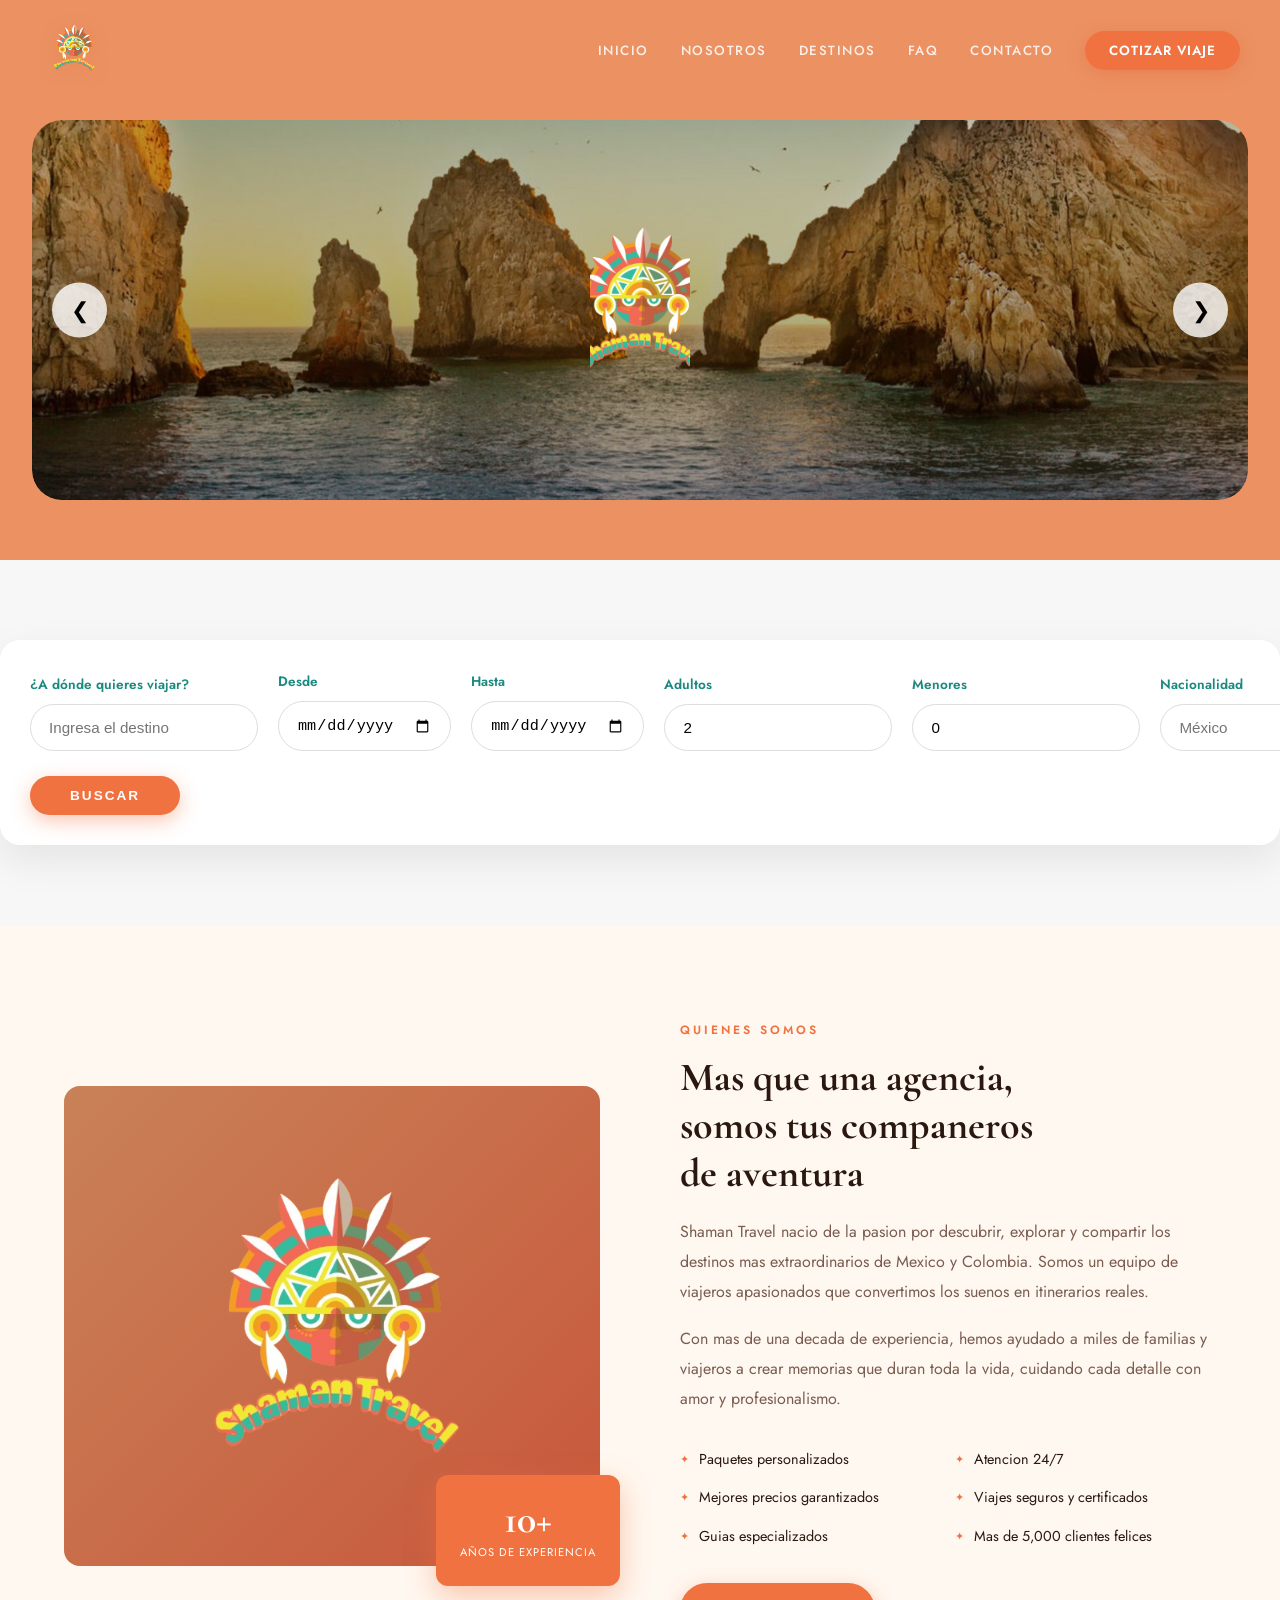
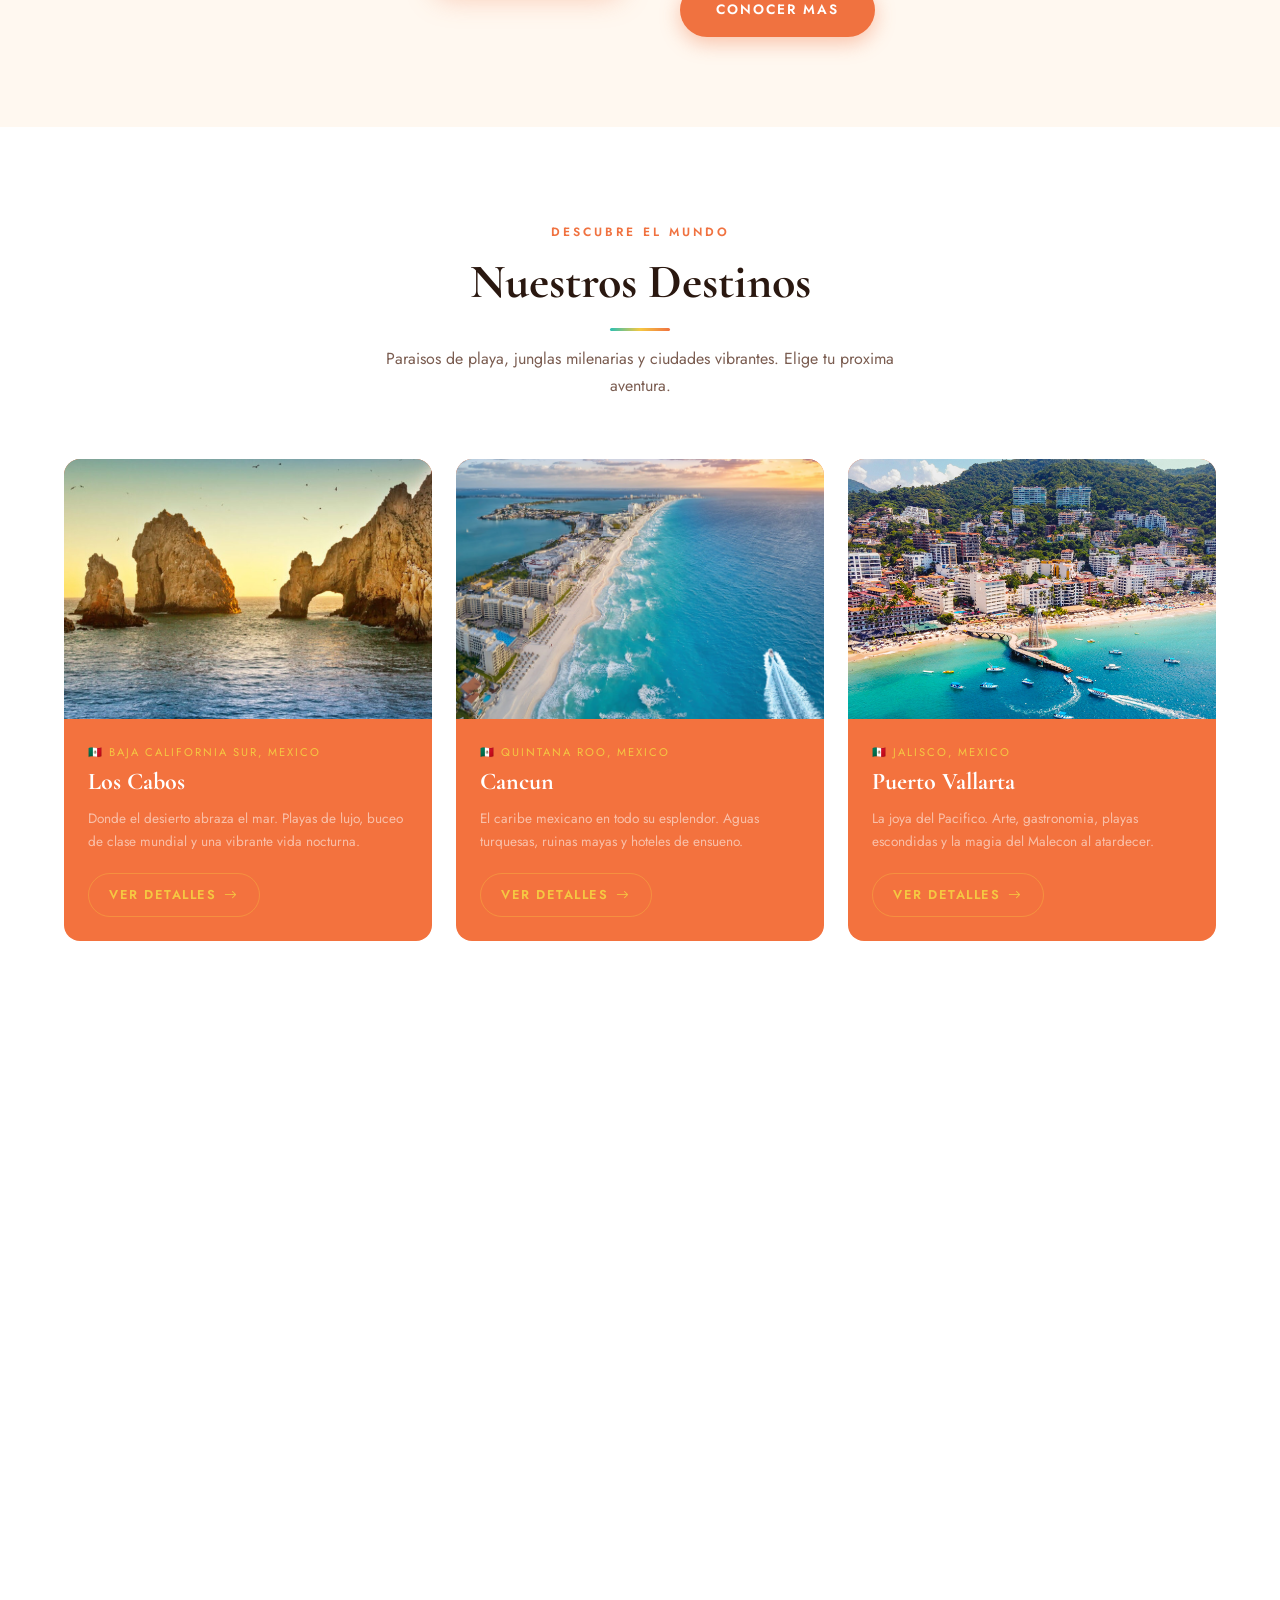
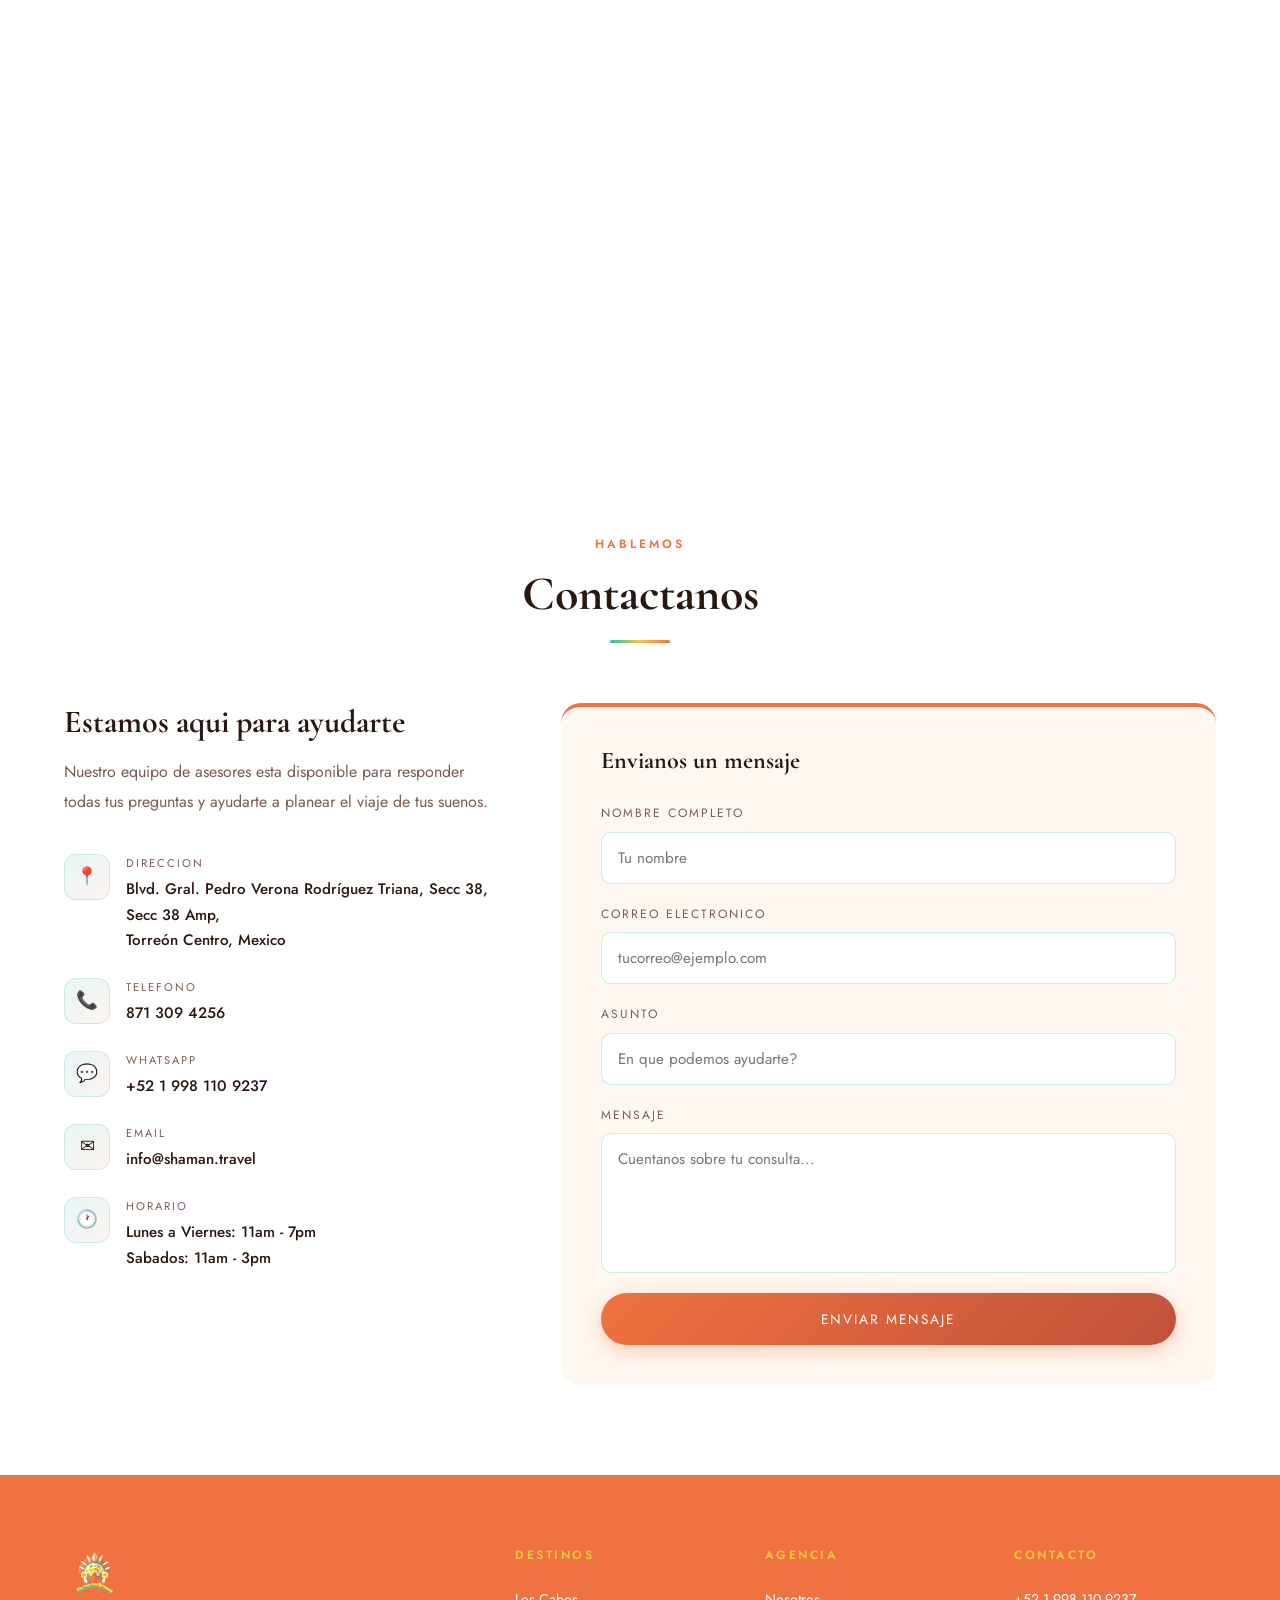
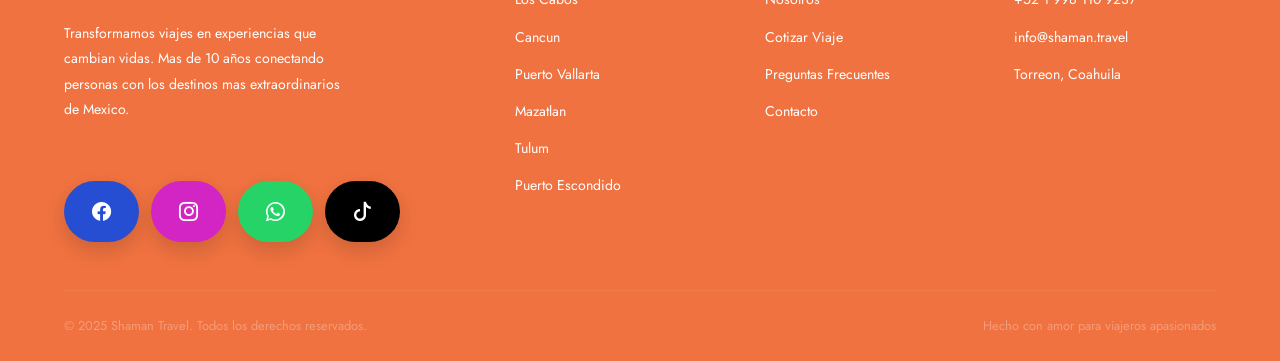
==== commit b7148ea1: "Update Corrección de URL's" ====
--- a/index.html
+++ b/index.html
@@ -425,7 +425,7 @@
           <li><a href="pages/mazatlan.html">Mazatlan</a></li>
           <li><a href="pages/tulum.html">Tulum</a></li>
           <li><a href="pages/puerto-escondido.html">Puerto Escondido</a></li>
-          <li><a href="pages/colombia.html">Colombia</a></li>
+          <!-- <li><a href="pages/colombia.html">Colombia</a></li> -->
         </ul>
       </div>
       <div class="footer-col">
@@ -433,7 +433,7 @@
         <ul class="footer-links">
           <li><a href="pages/nosotros.html">Nosotros</a></li>
           <li><a href="#cotizar">Cotizar Viaje</a></li>
-          <li><a href="#faq">Preguntas Frecuentes</a></li>
+          <li><a href="pages/faq.html">Preguntas Frecuentes</a></li>
           <li><a href="#contacto">Contacto</a></li>
         </ul>
       </div>
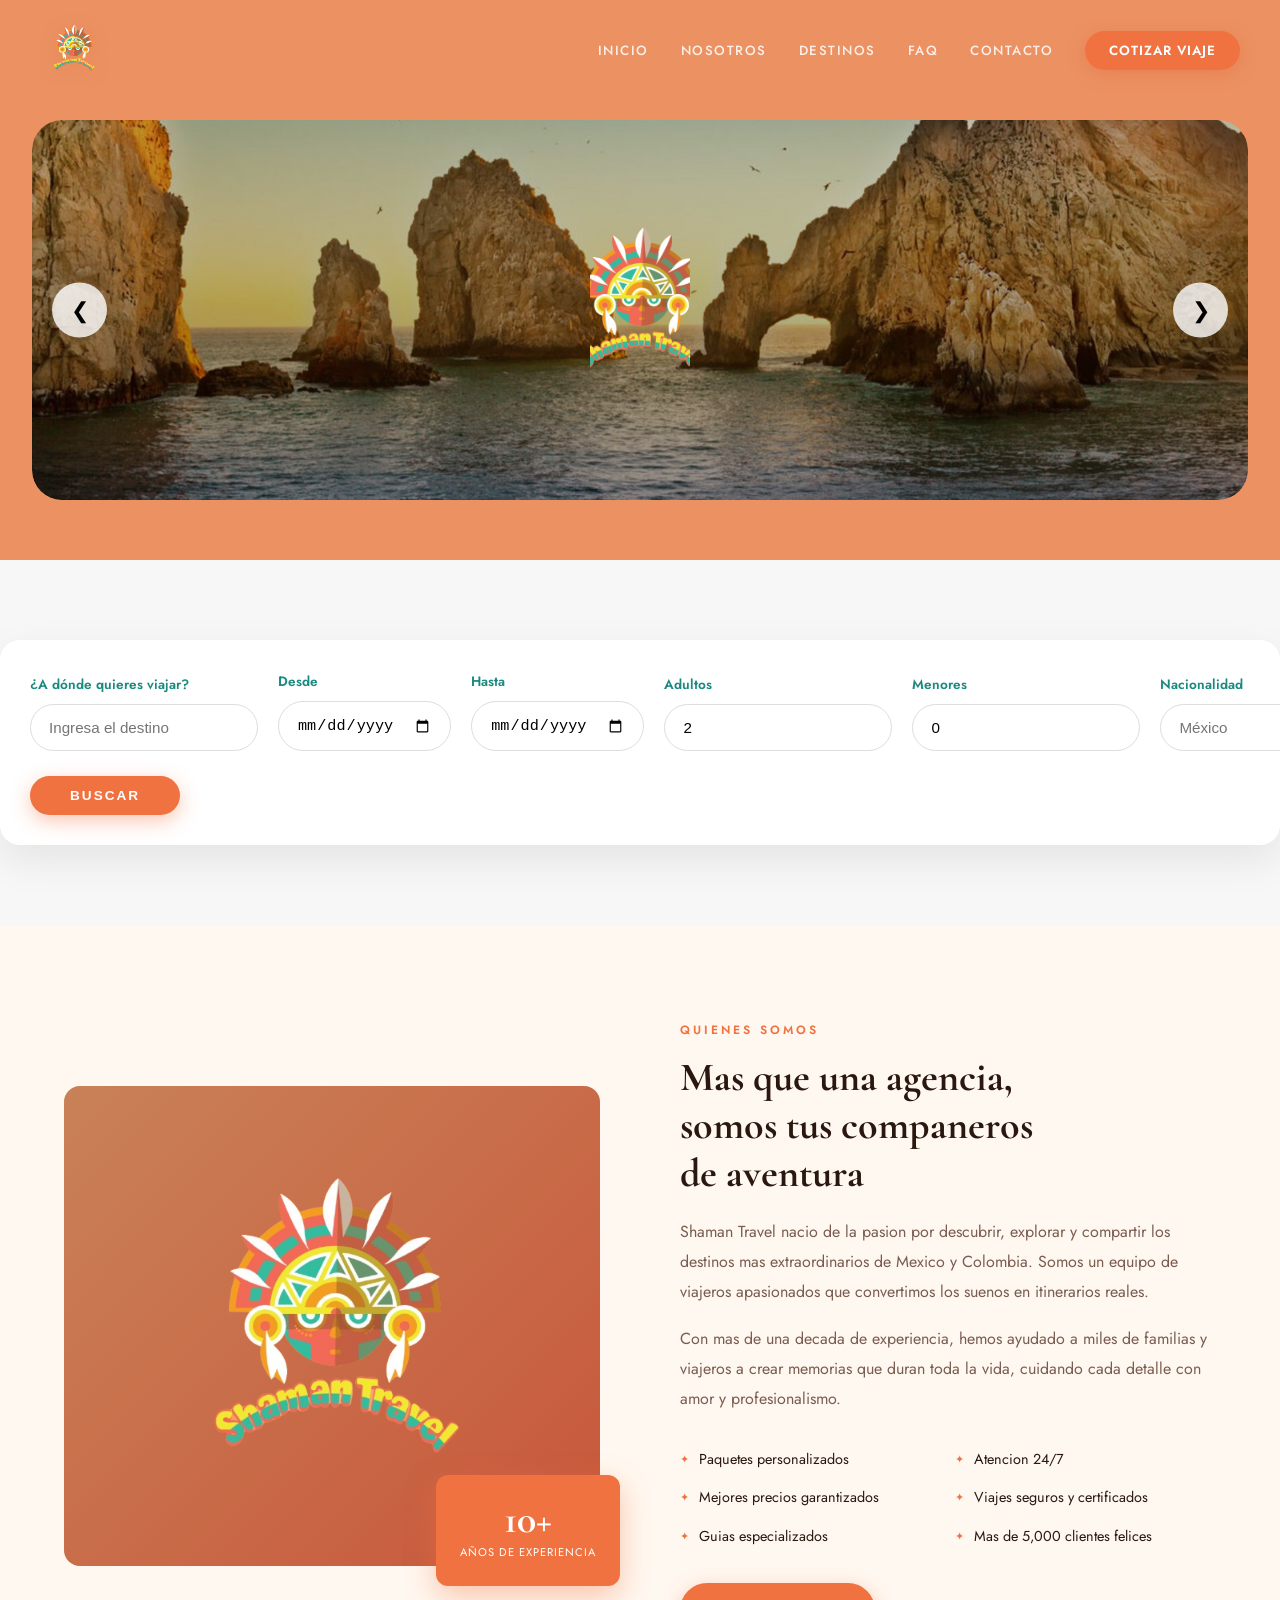
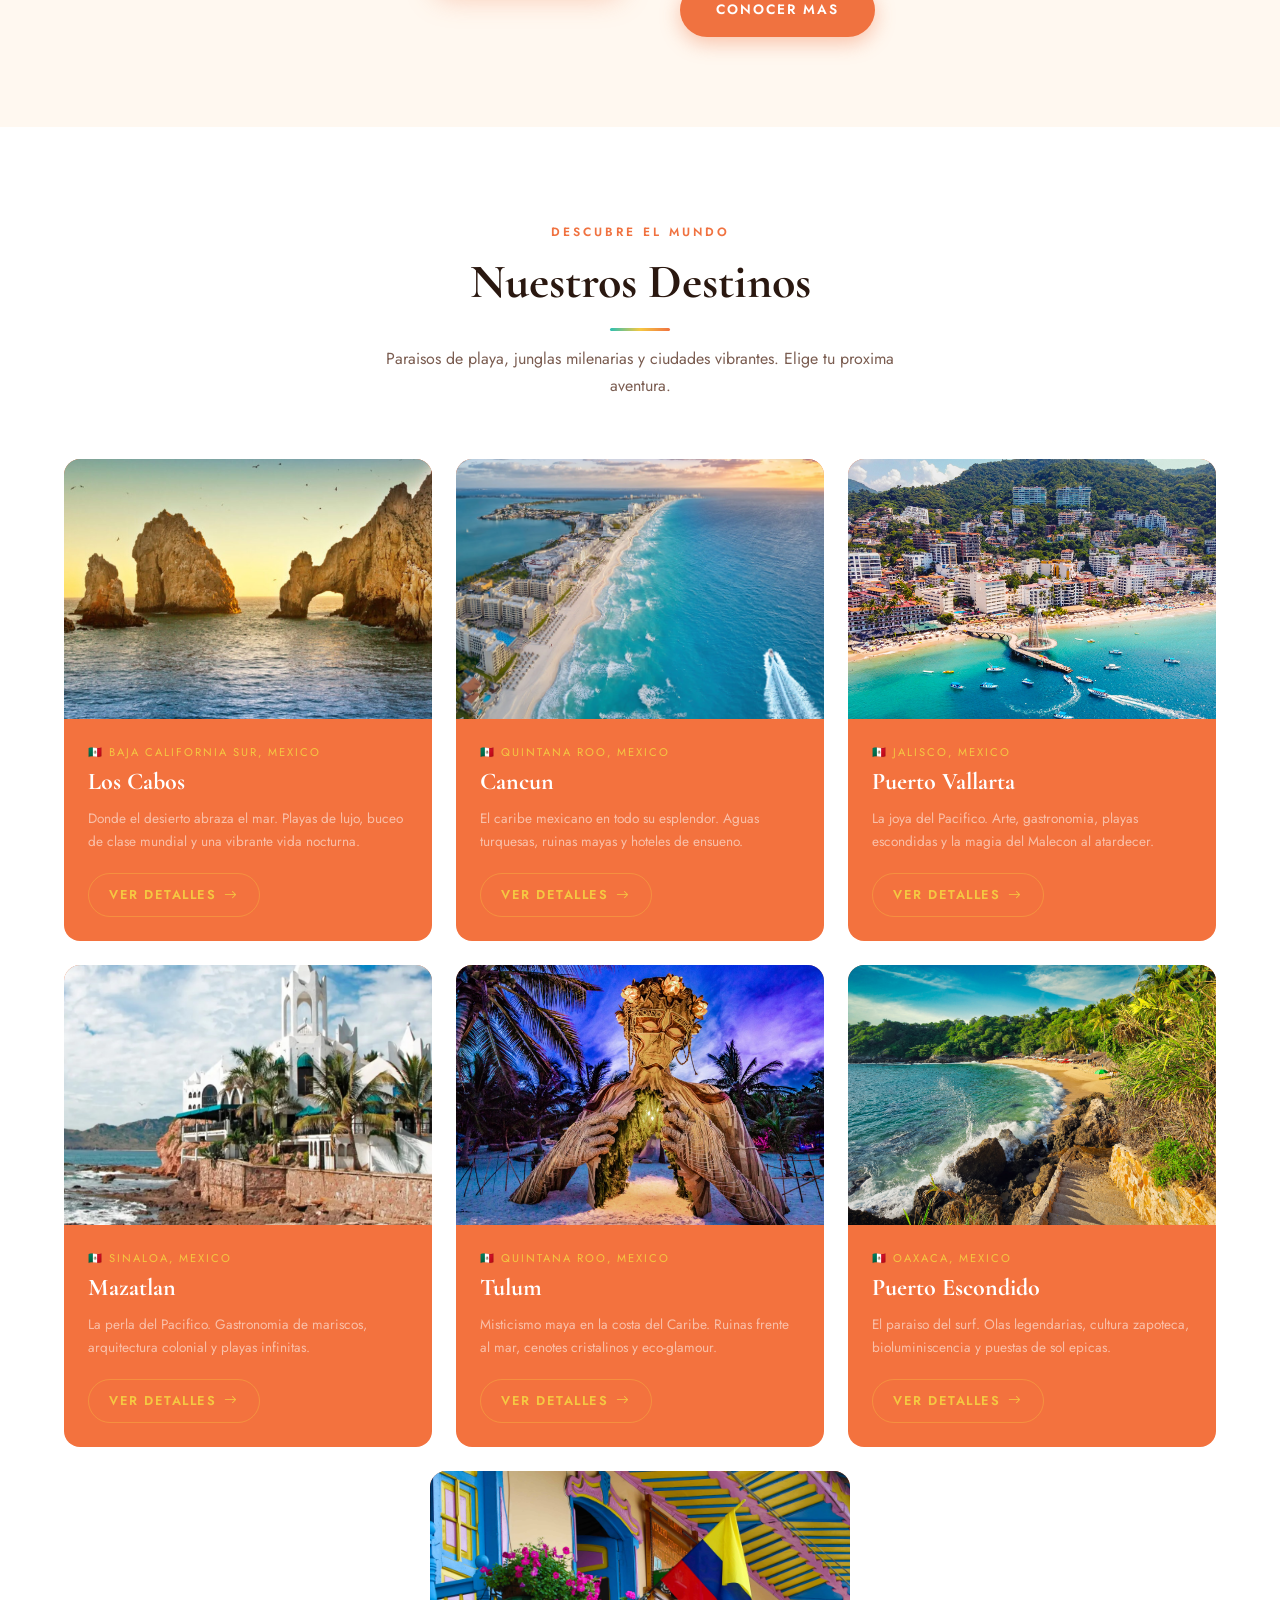
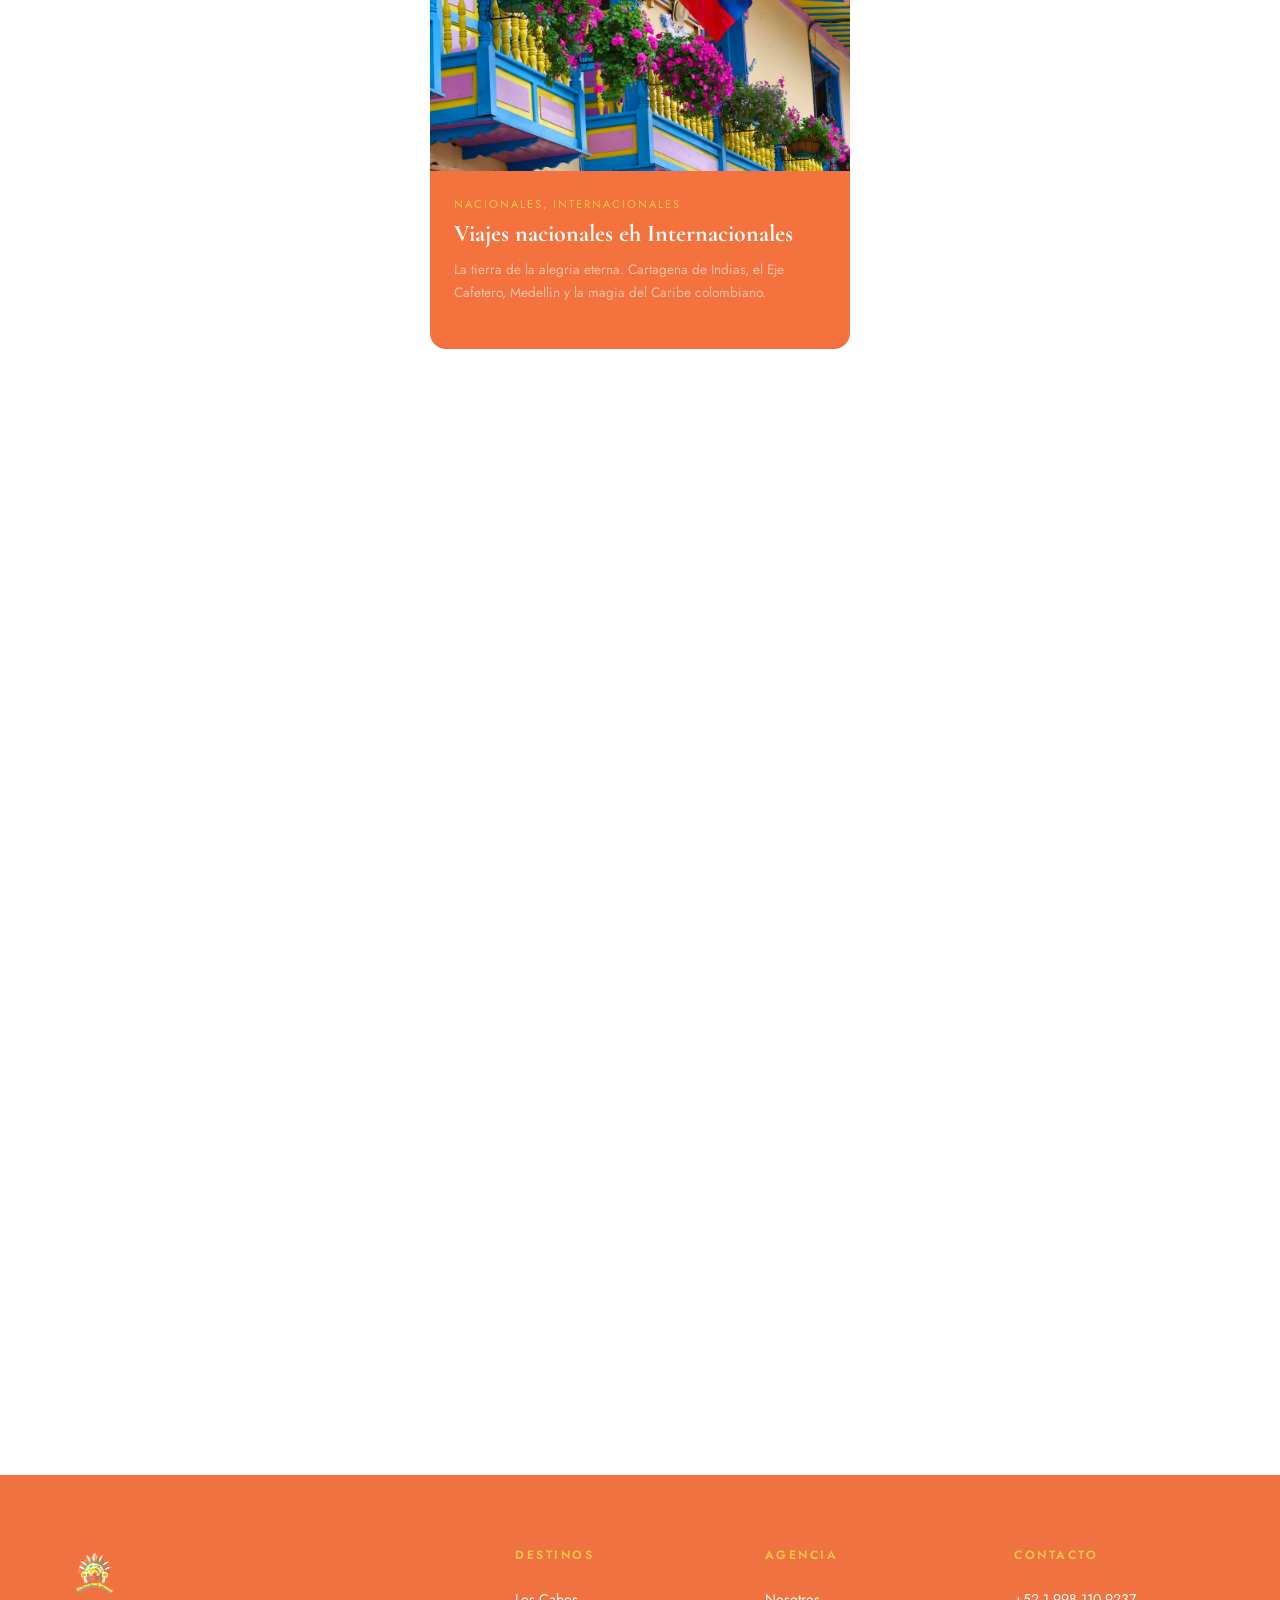
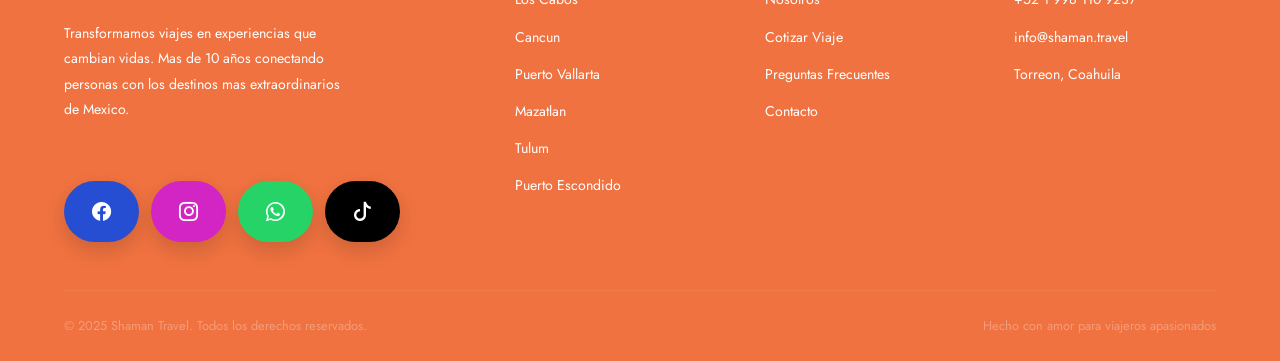
==== commit 41f45b3b: "Update -Se agrego el favicon" ====
--- a/index.html
+++ b/index.html
@@ -4,6 +4,7 @@
   <meta charset="UTF-8">
   <meta name="viewport" content="width=device-width, initial-scale=1.0">
   <title>Shaman Travel</title>
+   <link rel="icon" type="image/png" href="img/logoSinfondo.png">
   <link rel="stylesheet" href="css/style.css">
   <link rel="stylesheet" href="https://cdn.jsdelivr.net/npm/bootstrap-icons@1.11.3/font/bootstrap-icons.min.css">
   <link rel="stylesheet" href="https://unpkg.com/aos@2.3.4/dist/aos.css">
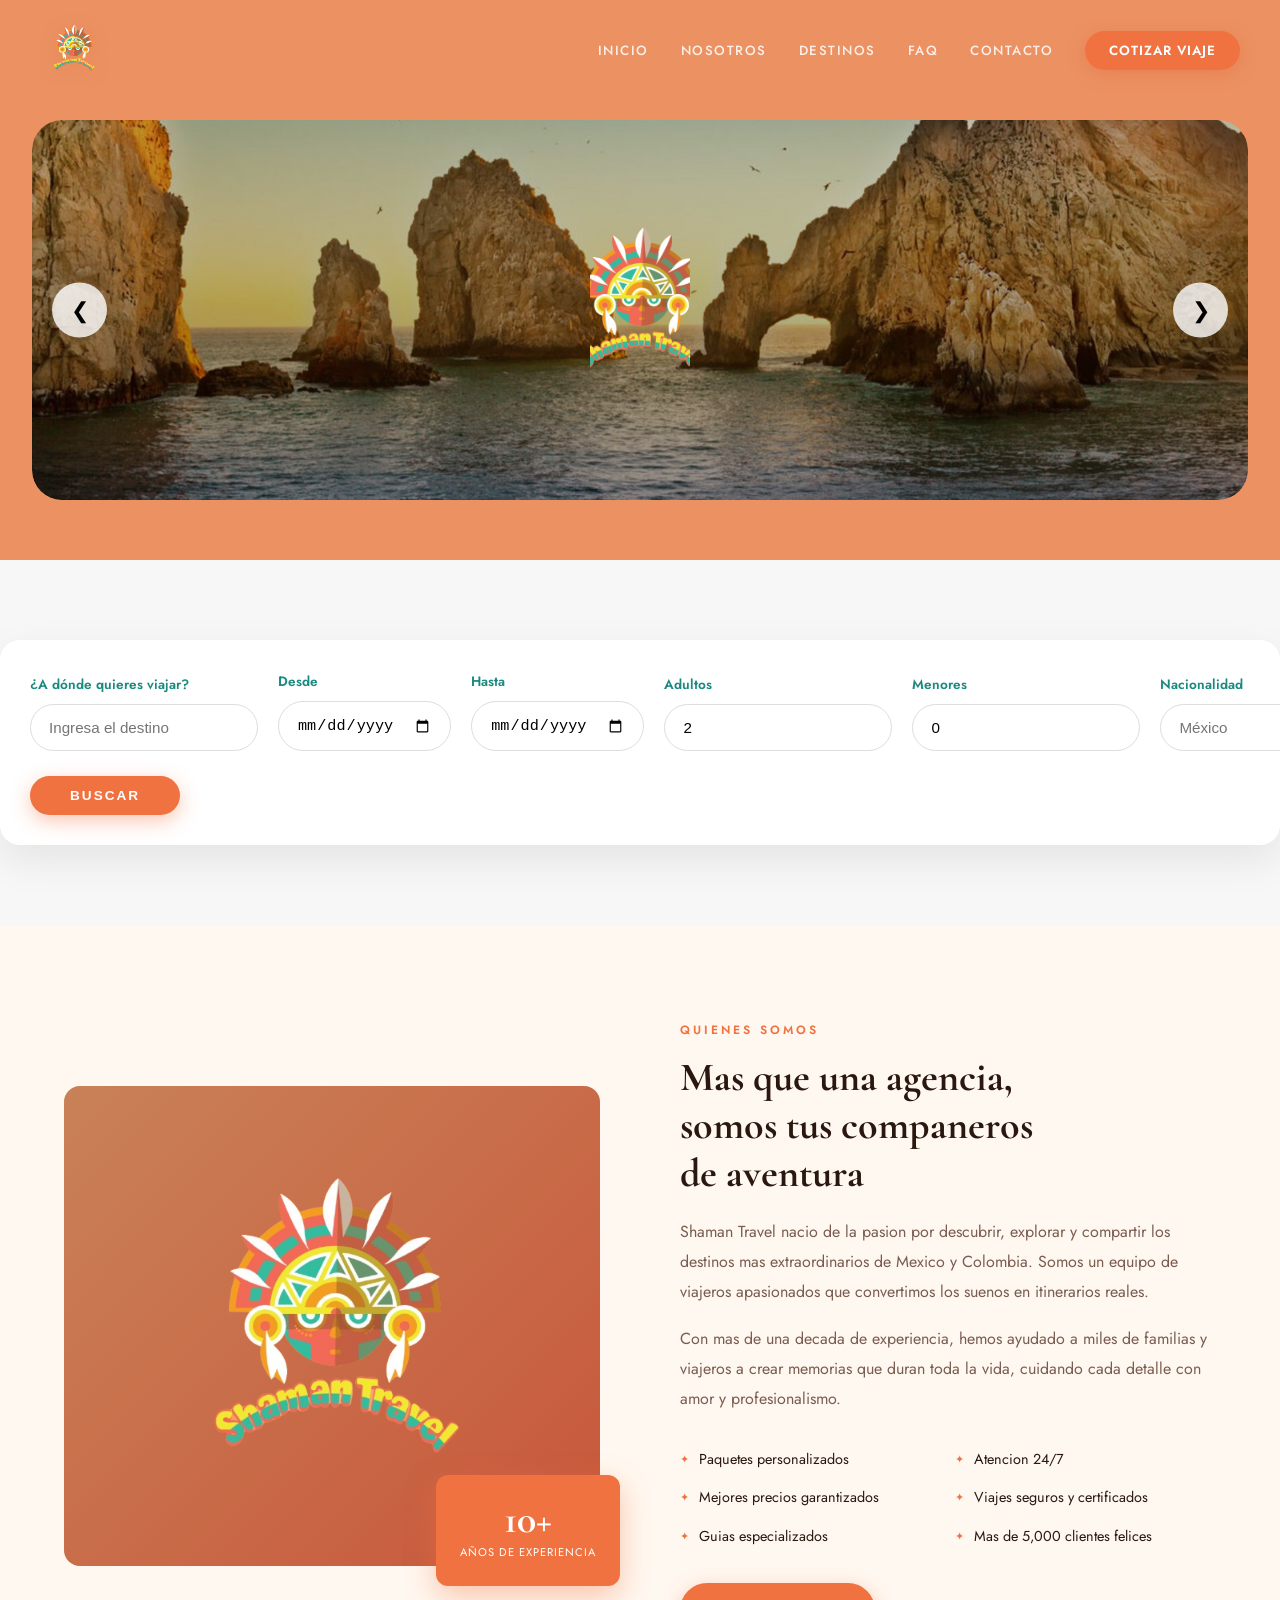
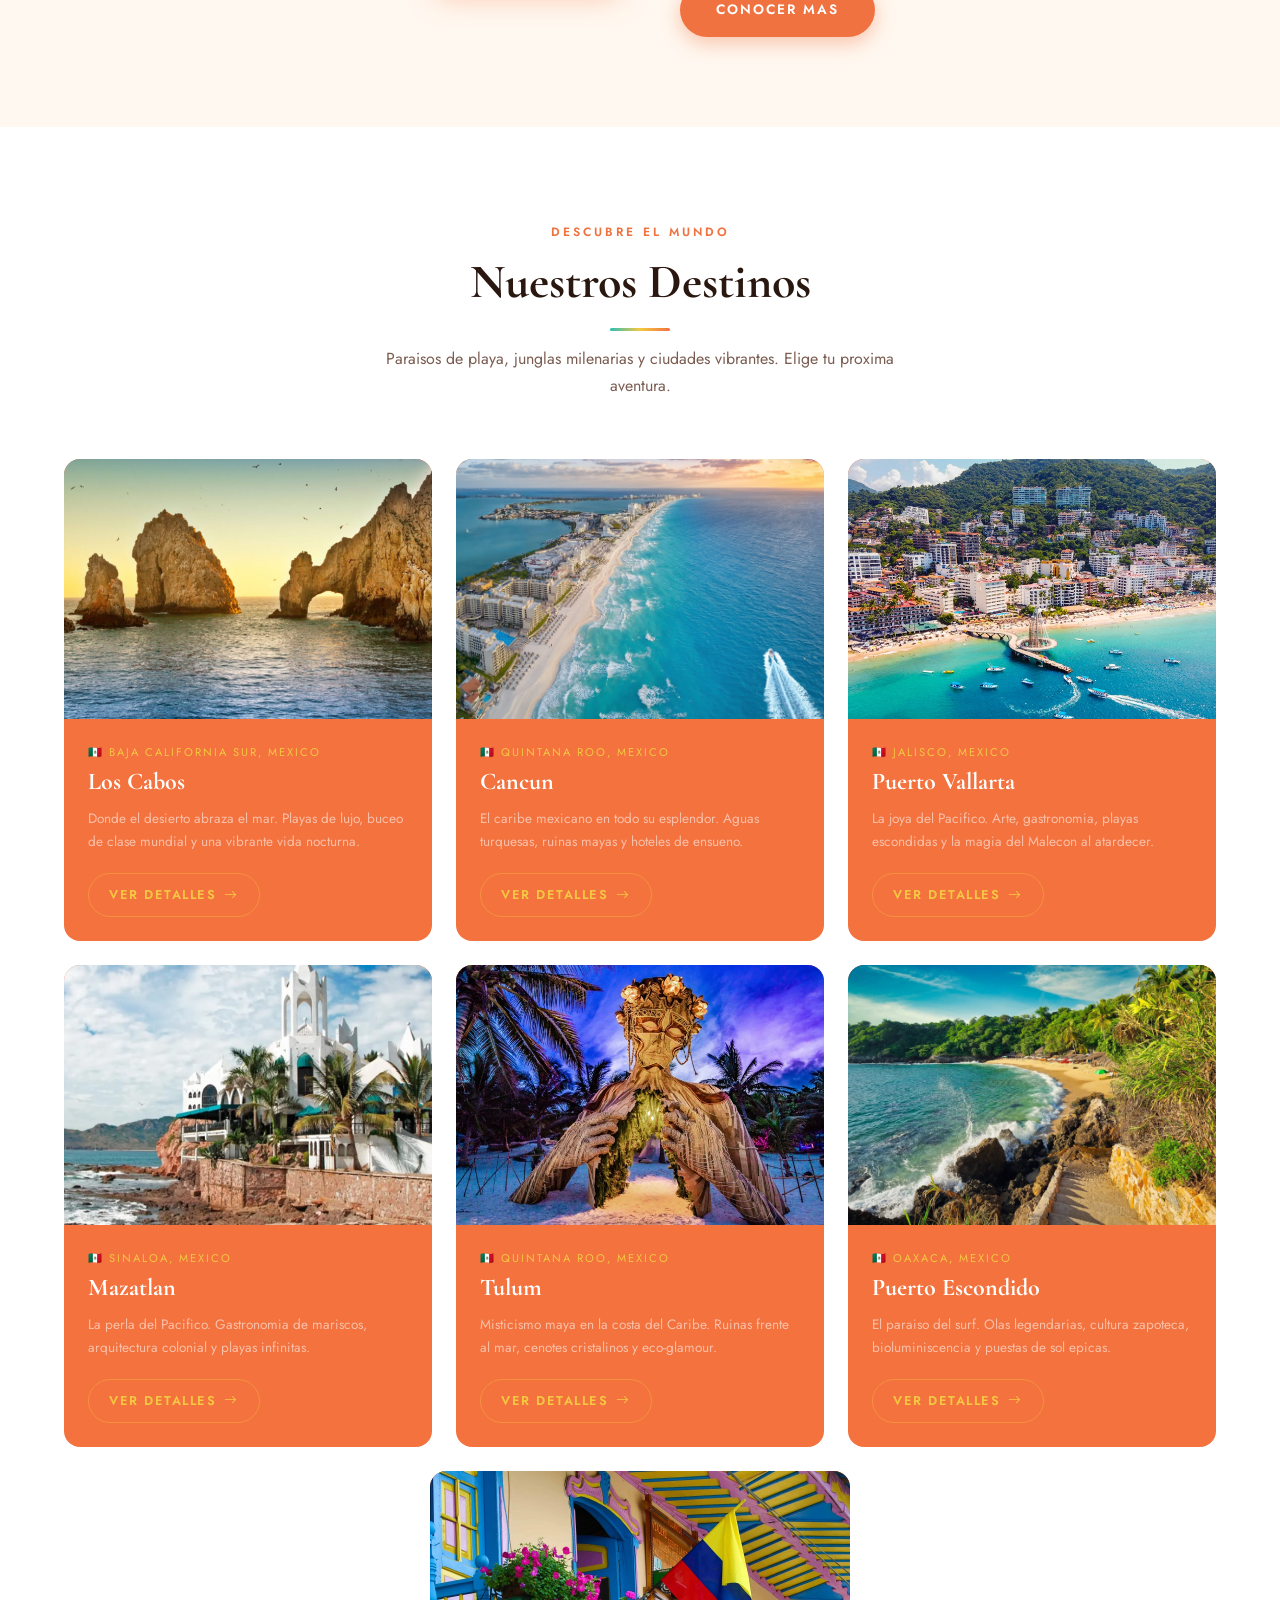
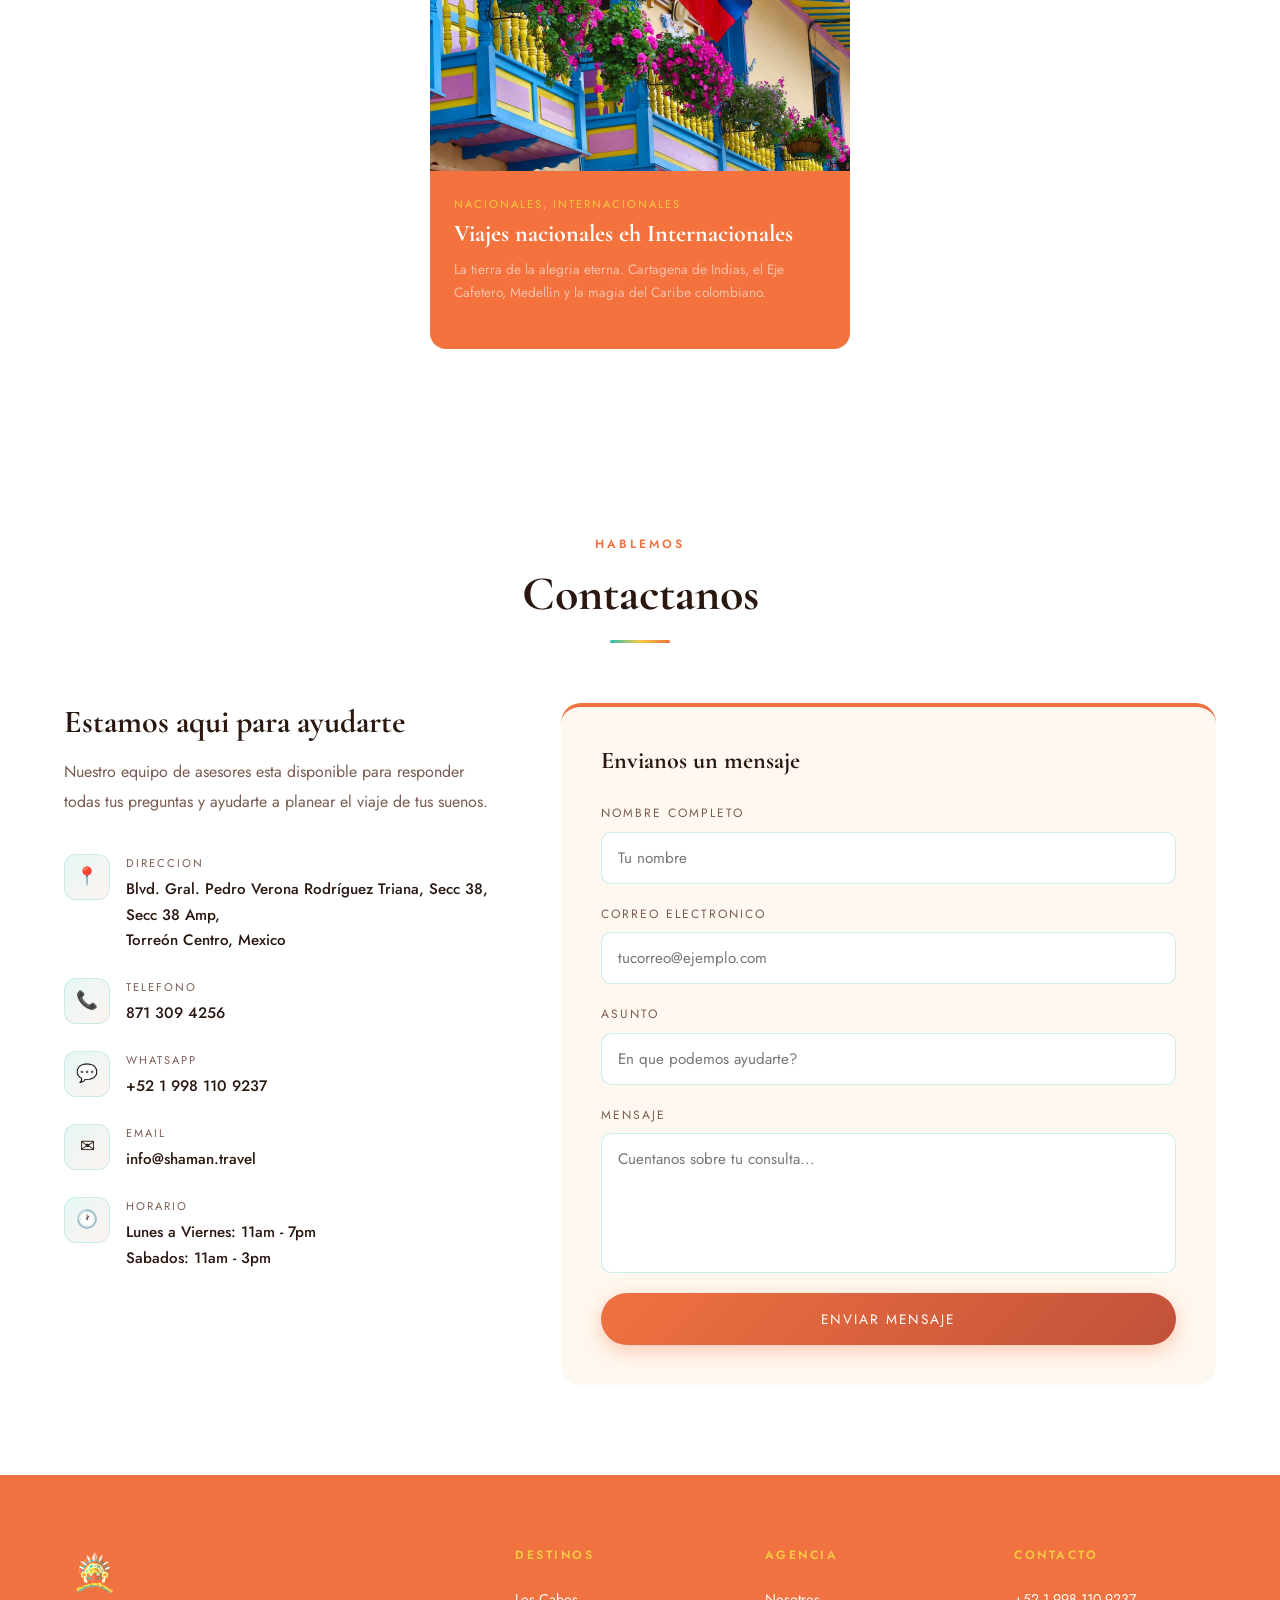
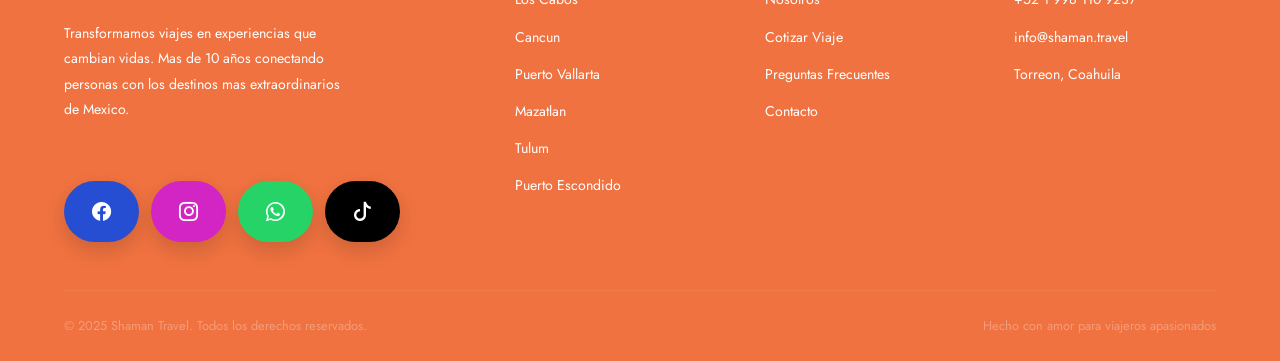
==== commit 5cddd0d1: "Update index.html" ====
--- a/index.html
+++ b/index.html
@@ -95,7 +95,7 @@
     </div>
 
     <div class="slide">
-      <img src="img/destinos/TULUM-1.jpg" alt="Tulum">
+      <img src="img/destinos/TULUM-1.webp" alt="Tulum">
       <div class="slide-center">
         <img src="img/logoSinfondo.png" alt="Shaman Travel">
         <!-- <span>Tulum</span> -->
--- a/css/style.css
+++ b/css/style.css
@@ -640,11 +640,11 @@
 /* IMAGENES DESTINOS */
 .dest-bg-cabos    { background-image: url('../img/destinos/loscabos.jpg'); }
 .dest-bg-cancun   { background-image: url('../img/destinos/cancun2.webp'); }
-.dest-bg-vallarta { background-image: url('../img/destinos/puertoVallarta.jpg'); }
+.dest-bg-vallarta { background-image: url('../img/destinos/puertoVallarta.webp'); }
 .dest-bg-mazatlan { background-image: url('../img/destinos/mazatlan.jpg'); }
-.dest-bg-tulum    { background-image: url('../img/destinos/TULUM-1.jpg'); }
-.dest-bg-escondido{ background-image: url('../img/destinos/PUERTO\ ESCONDIDO-1.jpg'); }
-.dest-bg-colombia { background-image: url('../img/destinos/COLOMBIA-1.jpeg'); }
+.dest-bg-tulum    { background-image: url('../img/destinos/TULUM-1.webp'); }
+.dest-bg-escondido{ background-image: url('../img/destinos/PUERTO\ ESCONDIDO-1.webp') }
+.dest-bg-colombia { background-image: url('../img/destinos/COLOMBIA-1.webp'); }
 
 /* ===== COTIZAR ===== */
 .cotizar {
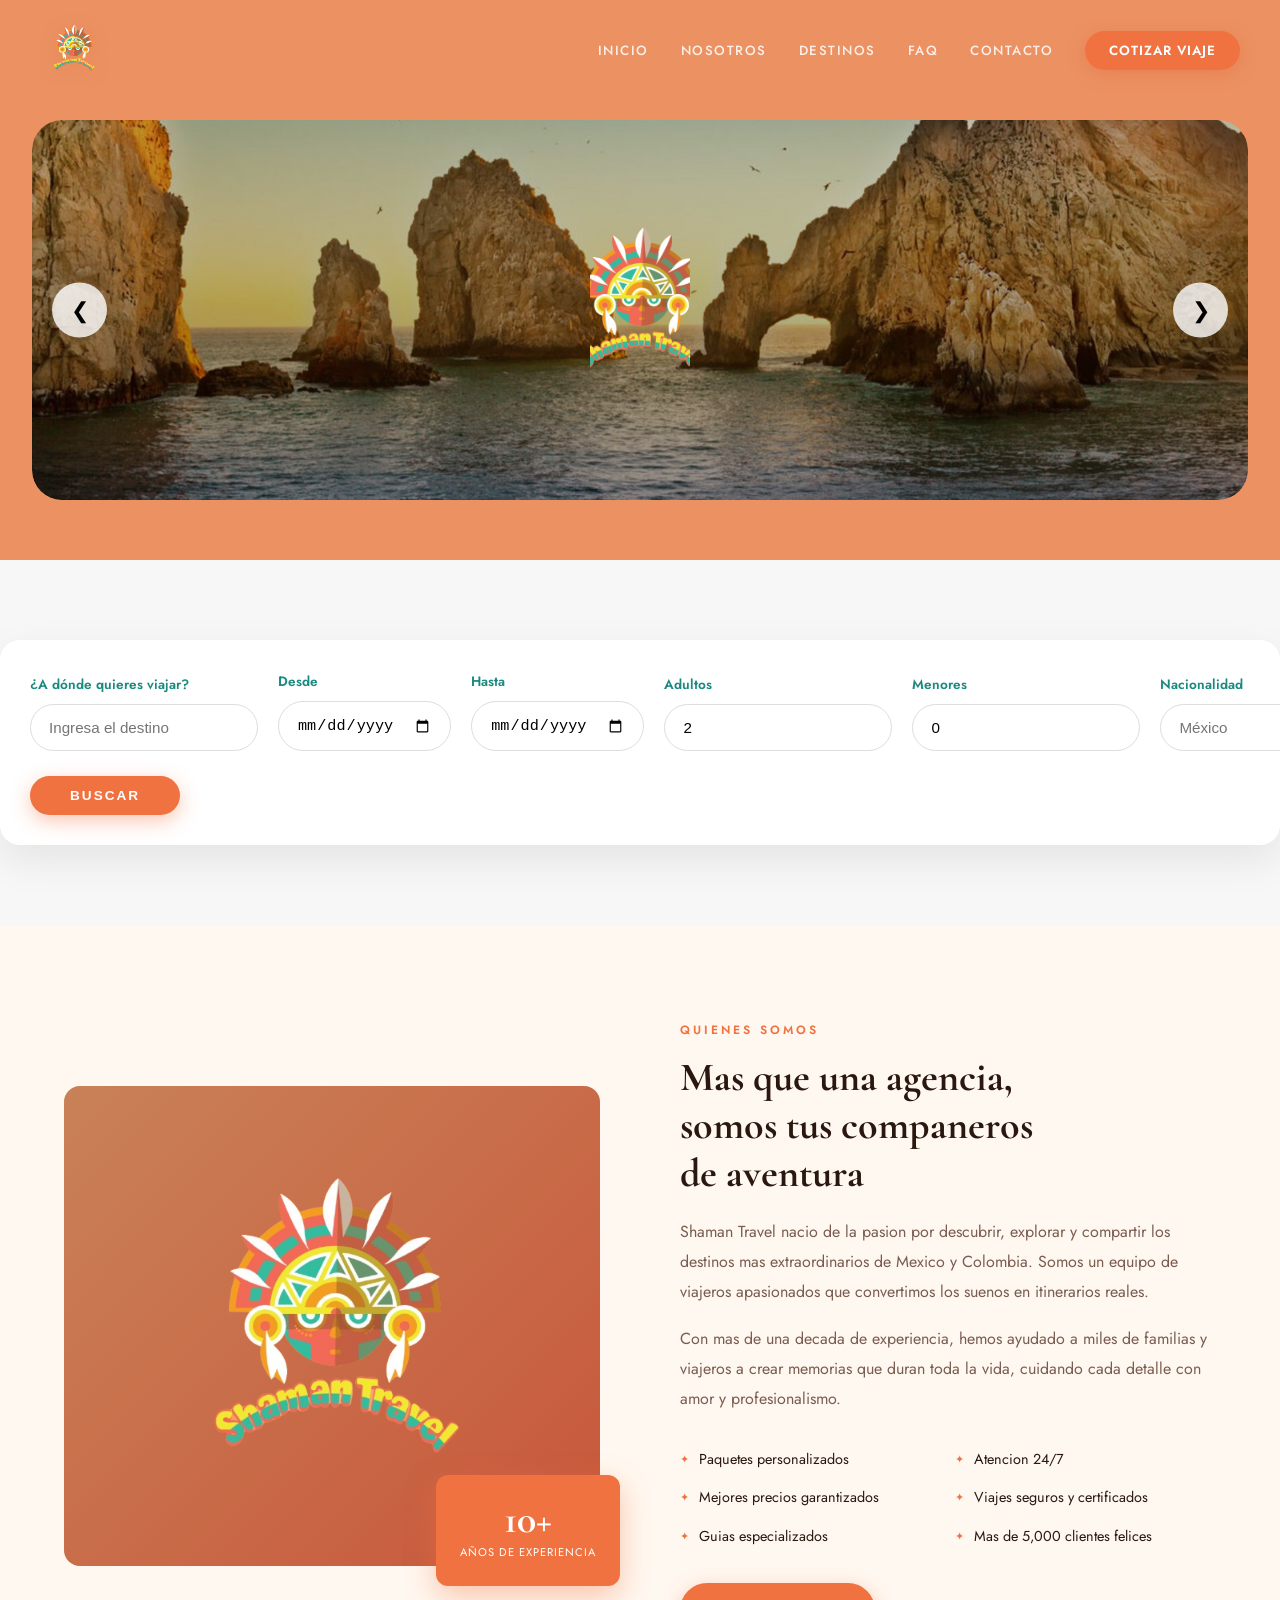
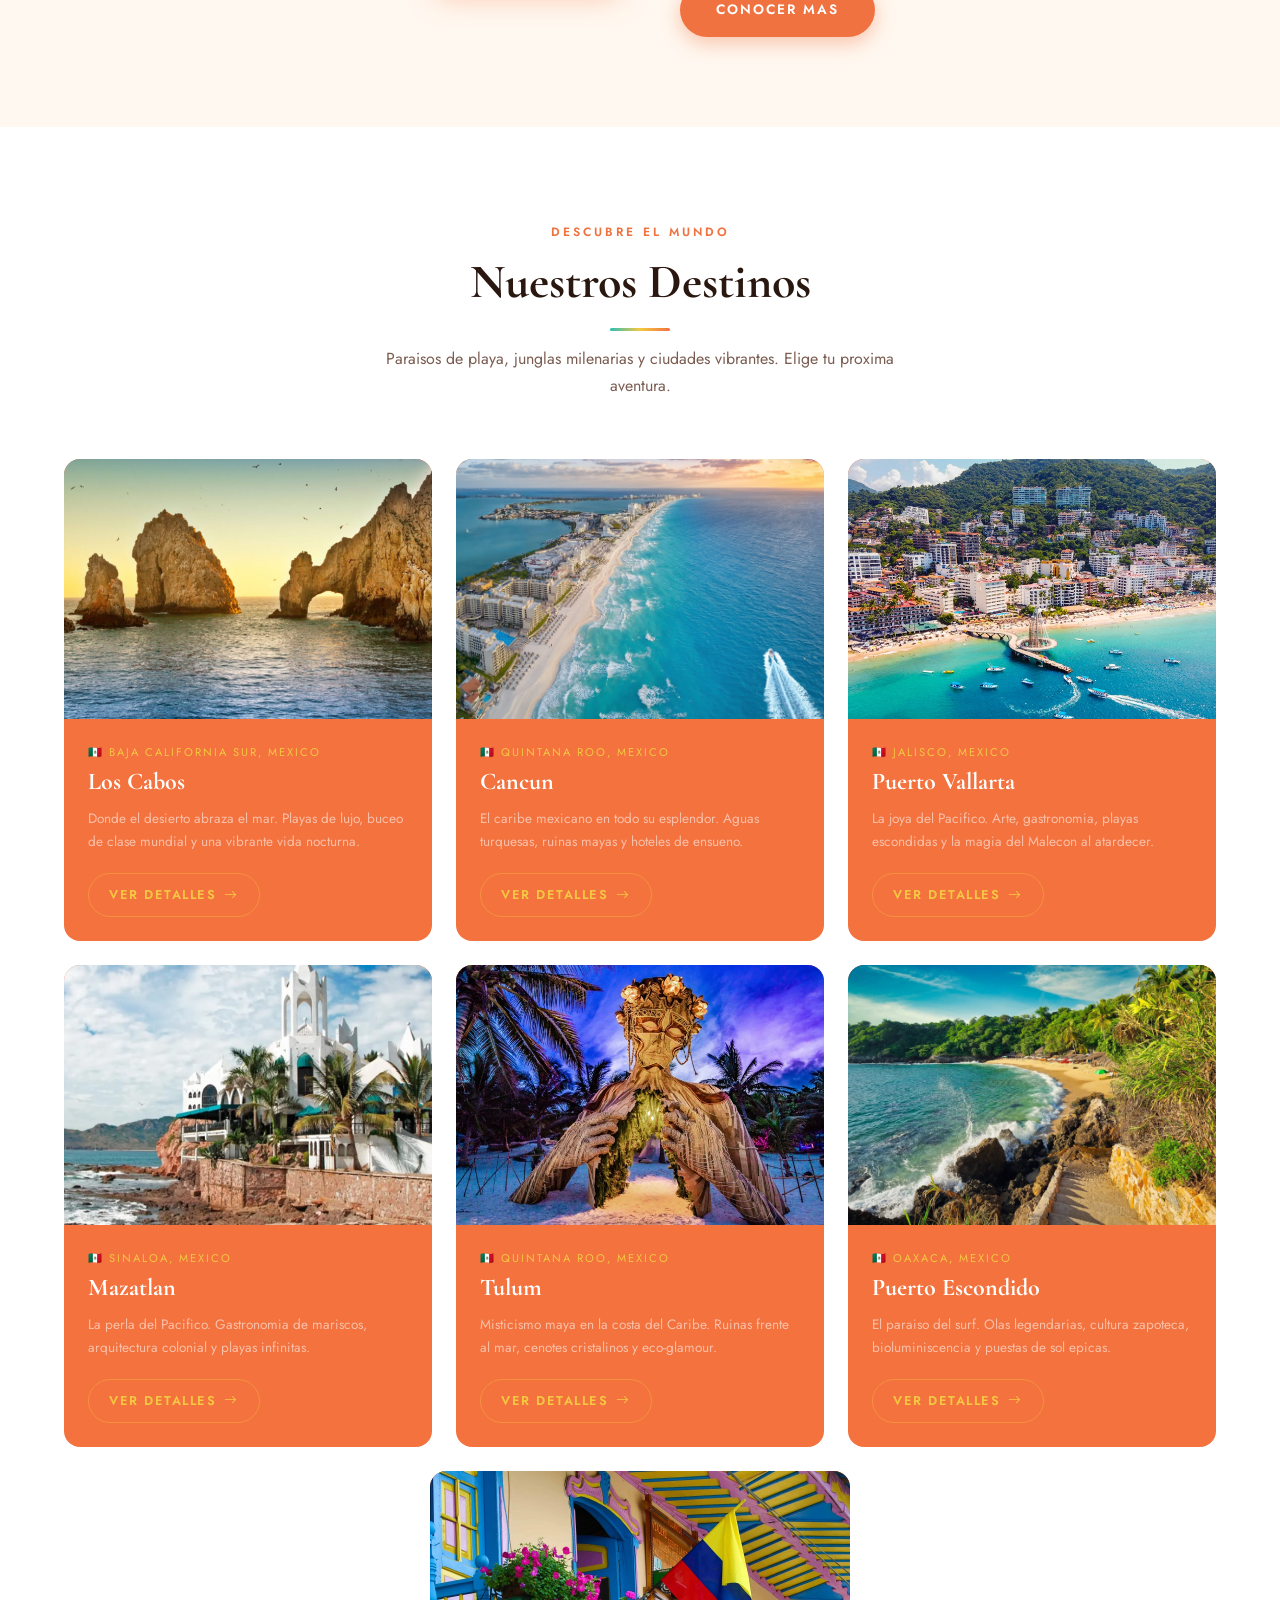
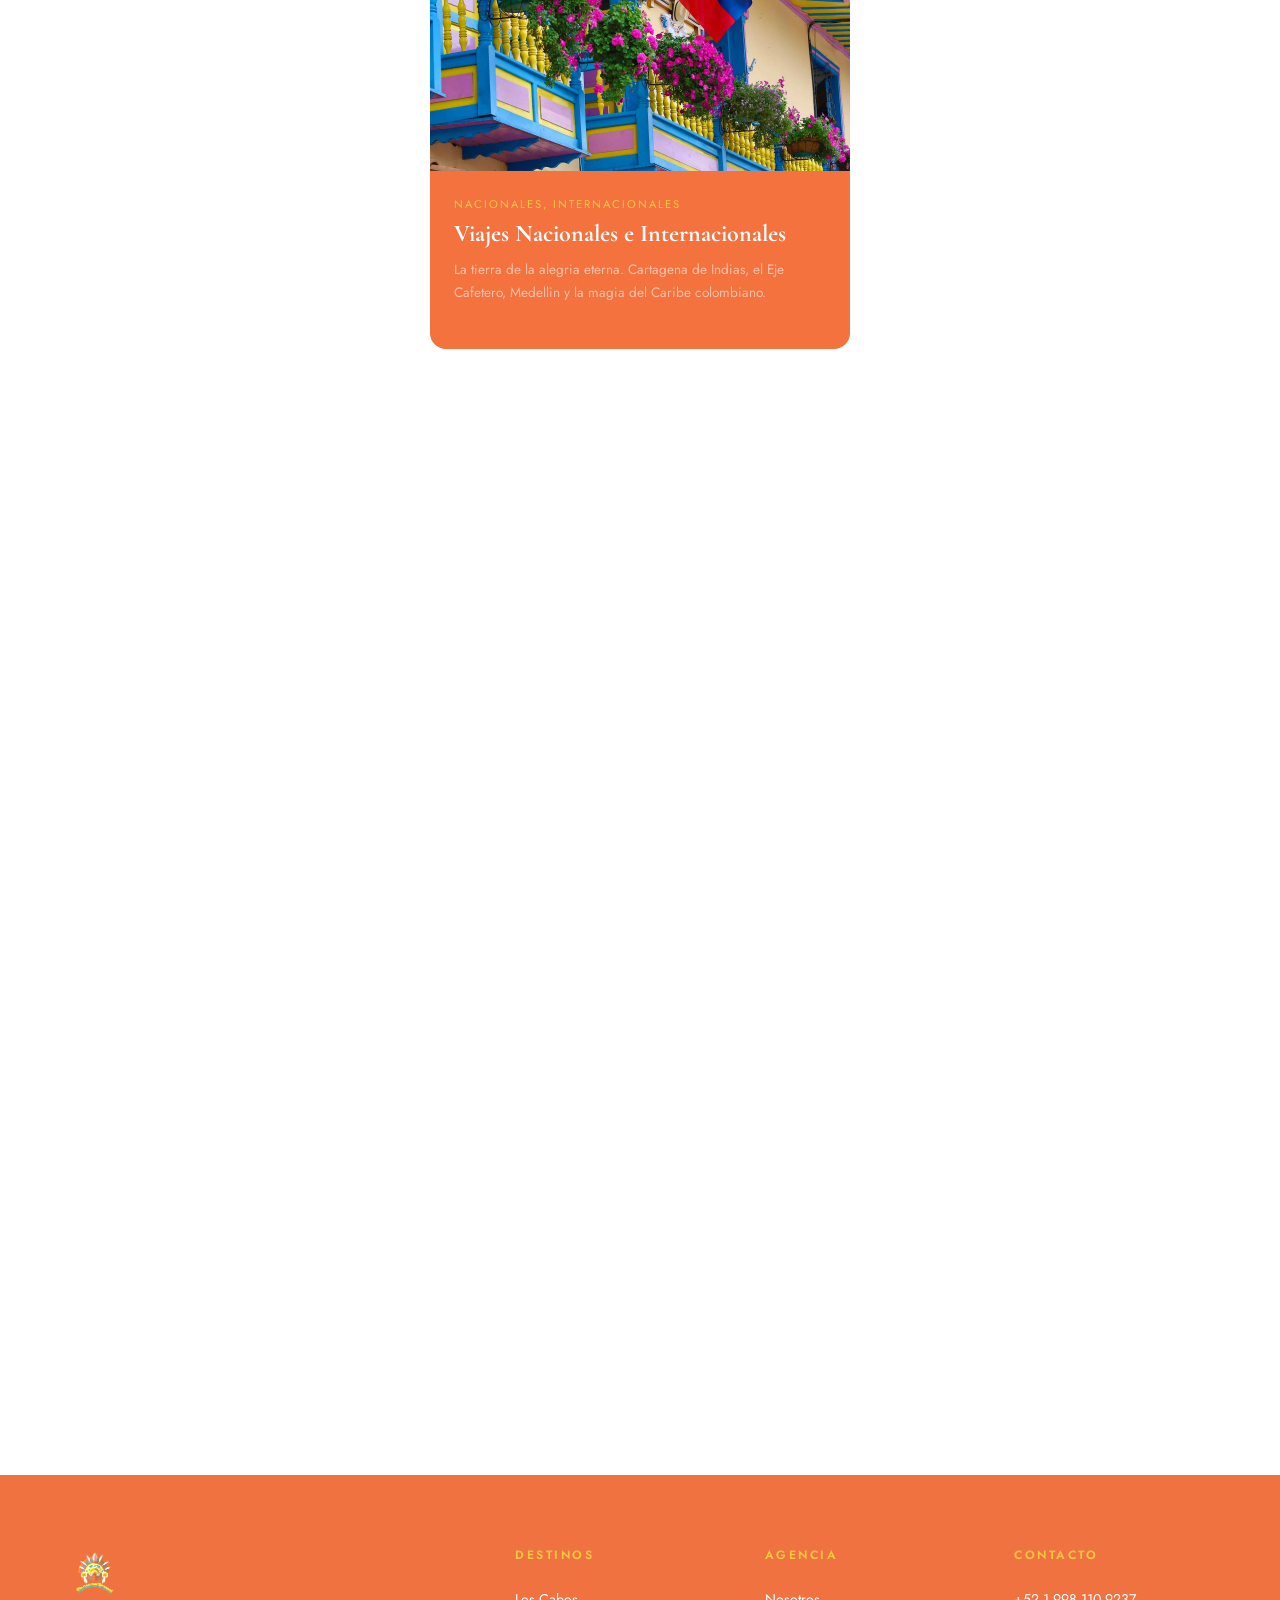
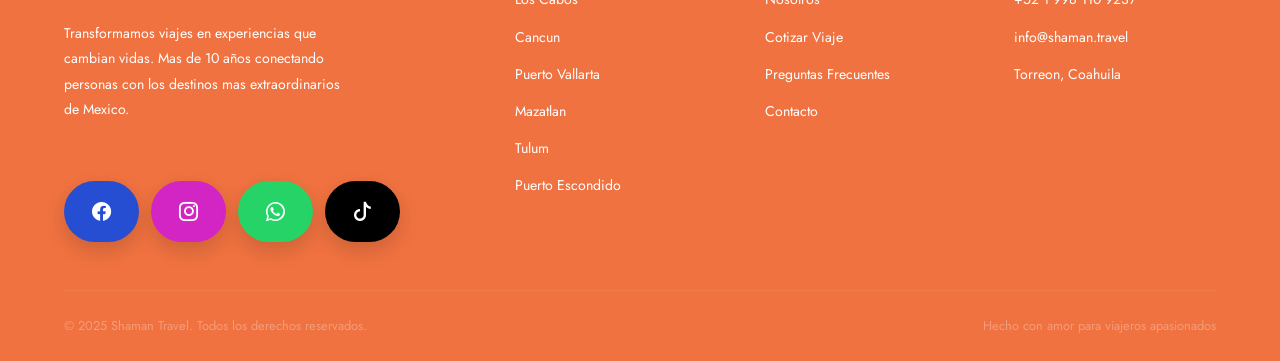
==== commit d98f9711: "Update index.html" ====
--- a/index.html
+++ b/index.html
@@ -308,7 +308,7 @@
           <div class="dest-country">
             <!-- &#127464;&#127476;  -->
             Nacionales, Internacionales</div>
-          <h3>Viajes nacionales eh Internacionales</h3>
+          <h3>Viajes Nacionales e Internacionales</h3>
           <p>La tierra de la alegria eterna. Cartagena de Indias, el Eje Cafetero, Medellin y la magia del Caribe colombiano.</p>
           <!-- <a href="pages/colombia.html" class="btn-details">Ver detalles <i class="bi bi-arrow-right"></i></a> -->
         </div>
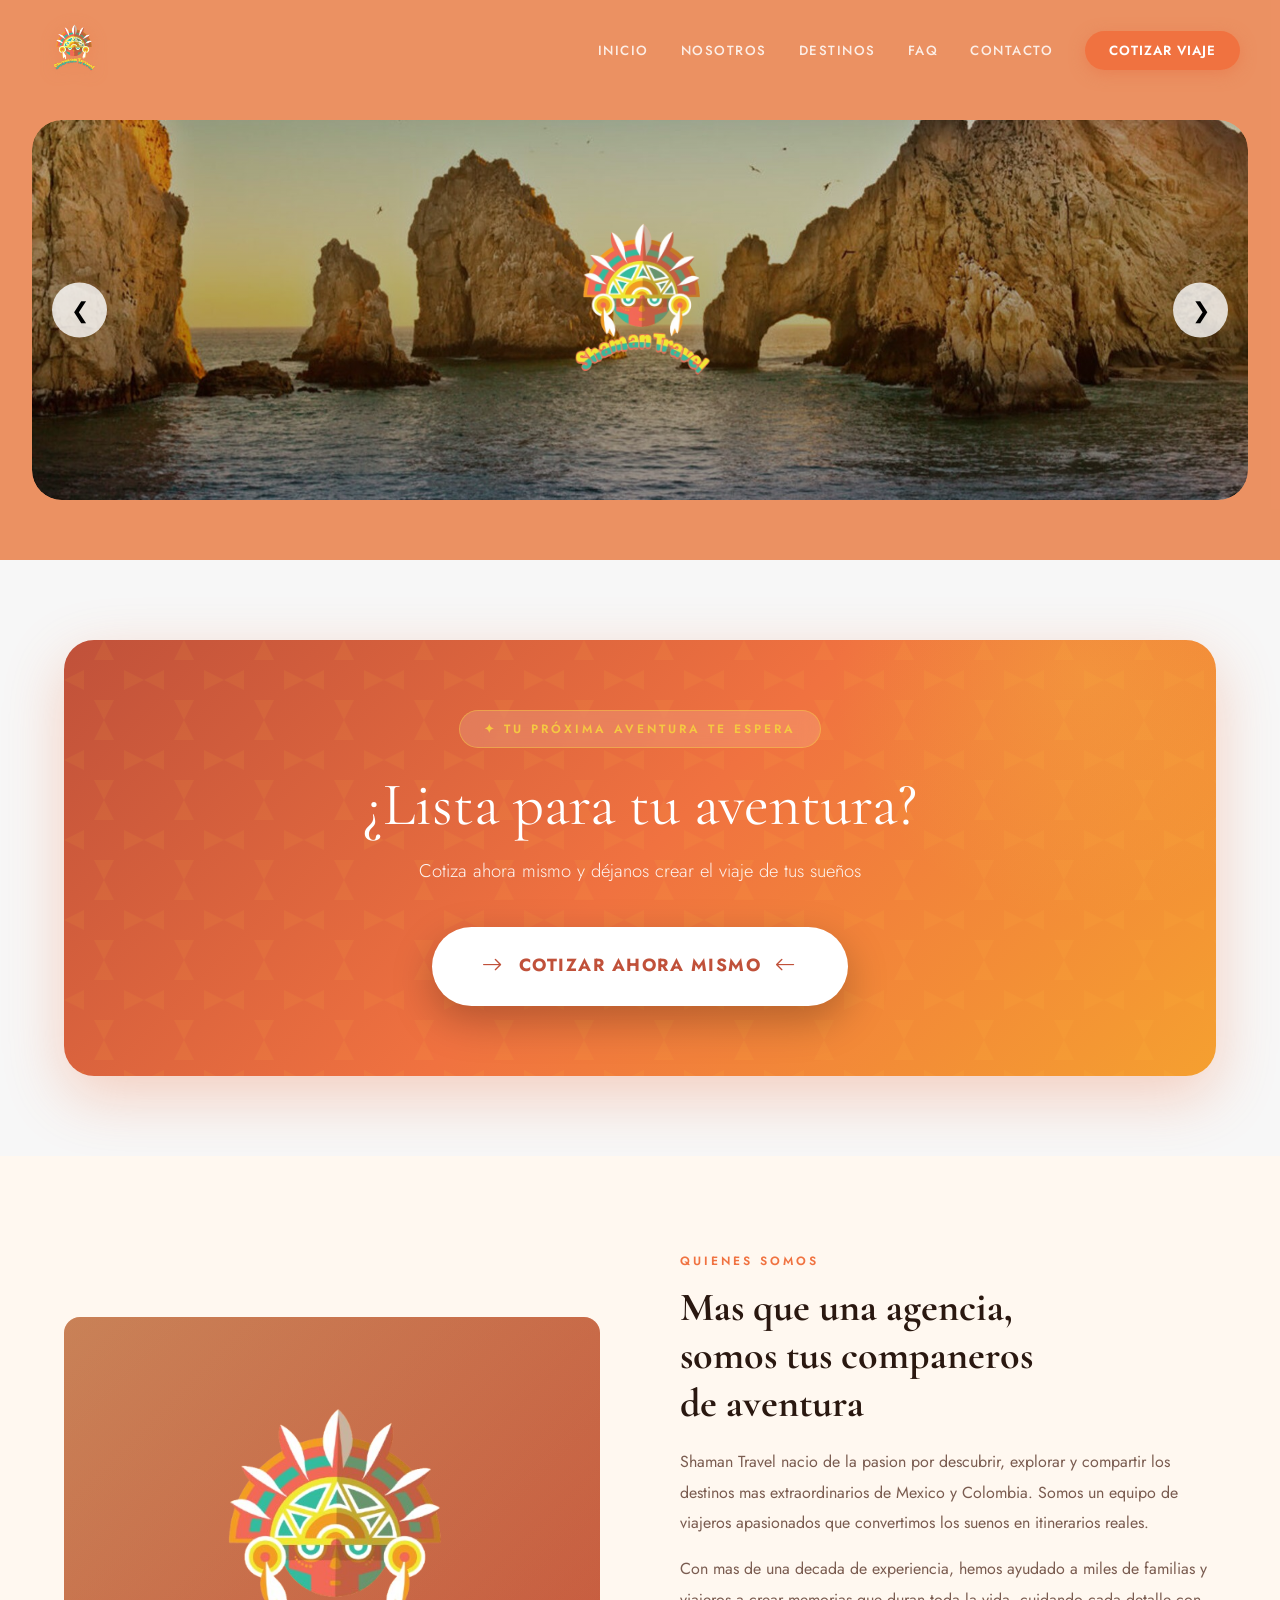
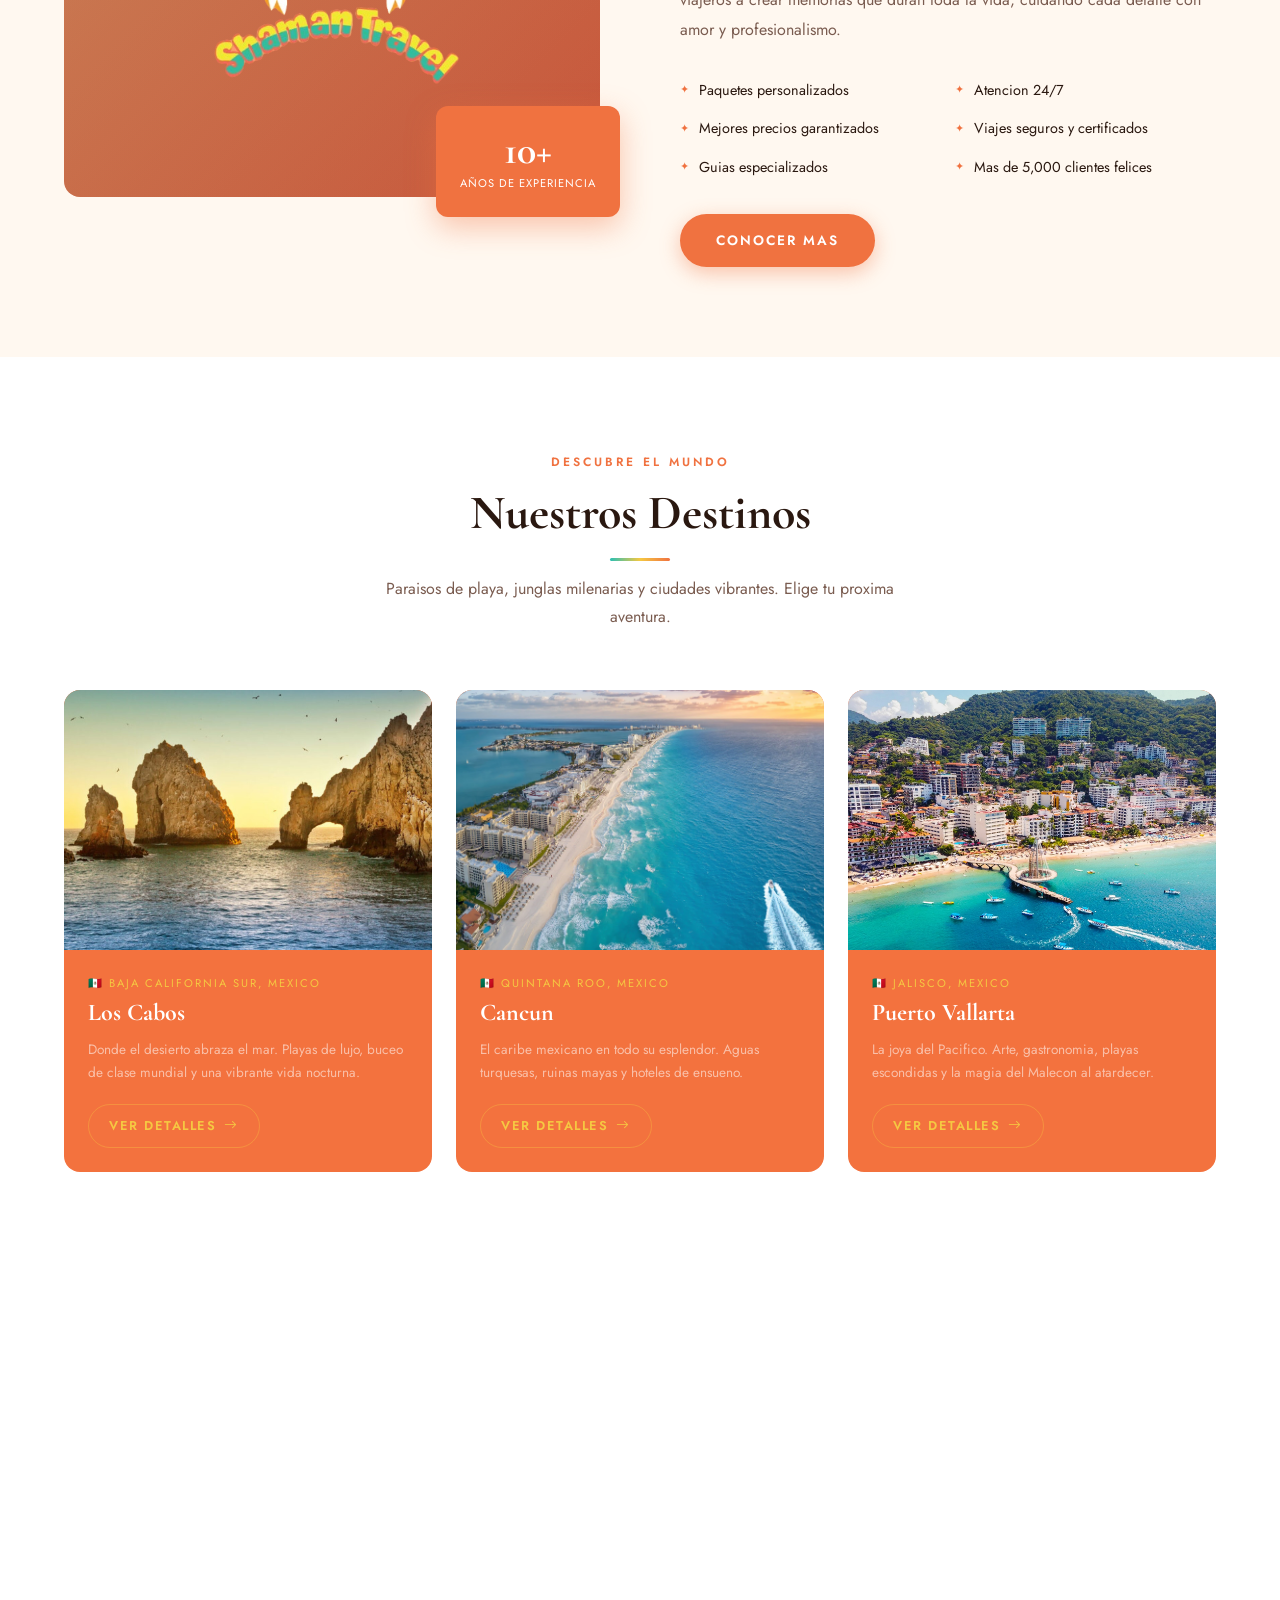
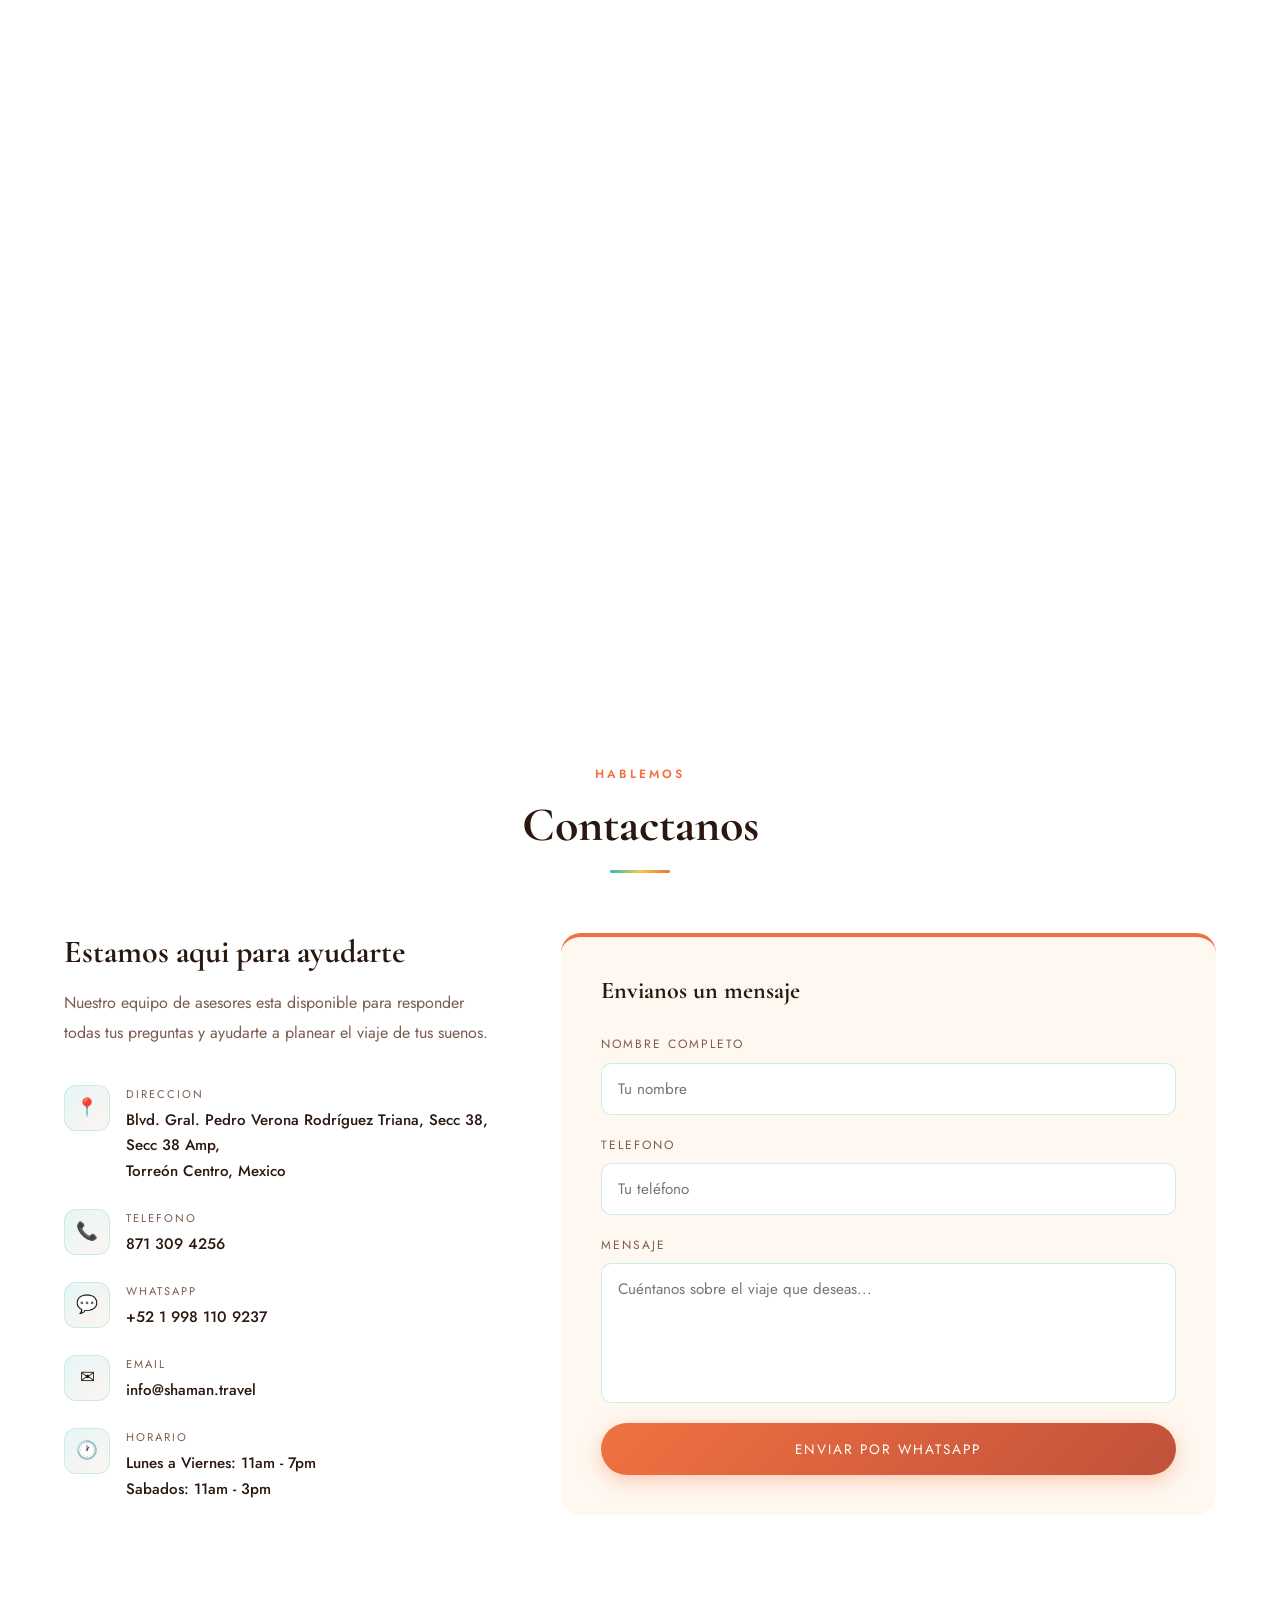
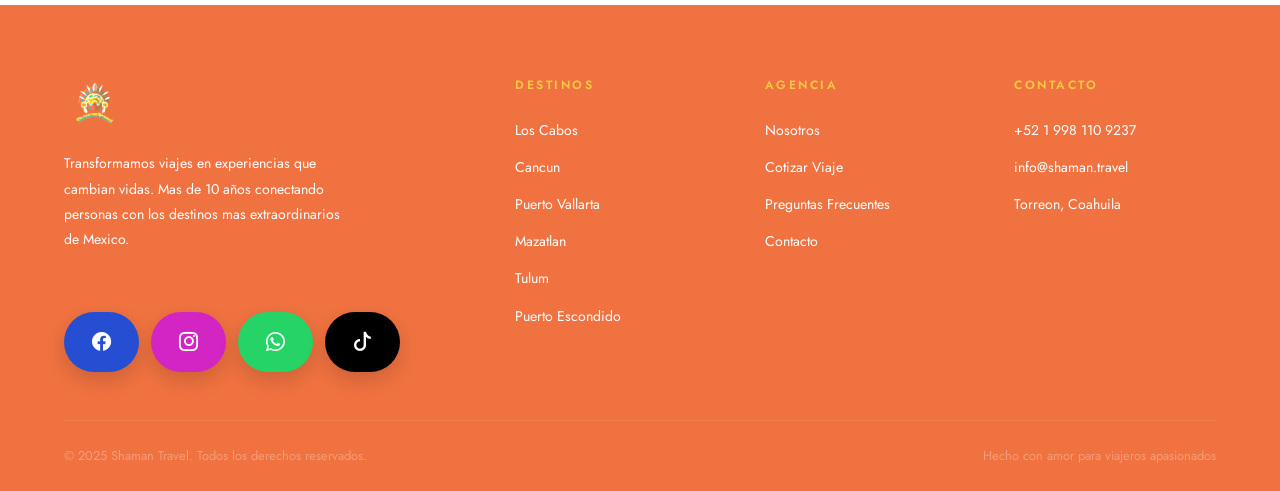
==== commit c1073ce8: "UPDATE Quite la seccion principal de Cotizar por el boton grande que ahora si redirecciona a la otra" ====
--- a/index.html
+++ b/index.html
@@ -112,47 +112,20 @@
 
 
 <!-- COTIZAR -->
-<section id="cotizar" class="quote-section">
-  <div class="quote-box">
-
-    <div class="quote-grid">
-
-      <div class="field">
-        <label>¿A dónde quieres viajar?</label>
-        <input type="text" placeholder="Ingresa el destino">
-      </div>
-
-      <div class="field small">
-        <label>Desde</label>
-        <input type="date">
-      </div>
-
-      <div class="field small">
-        <label>Hasta</label>
-        <input type="date">
-      </div>
-
-      <div class="field small">
-        <label>Adultos</label>
-        <input type="number" value="2" min="1">
-      </div>
-
-      <div class="field small">
-        <label>Menores</label>
-        <input type="number" value="0" min="0">
-      </div>
-
-      <div class="field">
-        <label>Nacionalidad</label>
-        <input type="text" placeholder="México">
-      </div>
-
-    </div>
-
-    <div class="quote-button">
-      <button class="btn-primary">Buscar</button>
-    </div>
-
+<section id="cotizar" class="quote-cta-section">
+  <div class="container">
+    <div class="quote-cta-box">
+      <div class="quote-cta-content">
+        <span class="quote-cta-tag">✦ Tu próxima aventura te espera</span>
+        <h2>¿Lista para tu aventura?</h2>
+        <p>Cotiza ahora mismo y déjanos crear el viaje de tus sueños</p>
+        <a href="https://reservas.shaman.travel" class="btn-cta-grande">
+          <i class="bi bi-arrow-right"></i>
+          Cotizar Ahora Mismo
+          <i class="bi bi-arrow-left"></i>
+        </a>
+      </div>
+    </div>
   </div>
 </section>
 
@@ -377,26 +350,27 @@
         </div> -->
       </div>
       <div class="contact-form reveal reveal-delay-2">
-        <h4>Envianos un mensaje</h4>
+        <h4>Envianos un mensaje</h4>        
         <form id="contactForm">
           <div class="cf-group">
             <label>Nombre completo</label>
-            <input type="text" placeholder="Tu nombre" required>
+            <input type="text" id="nombre" placeholder="Tu nombre" required>
           </div>
           <div class="cf-group">
-            <label>Correo electronico</label>
-            <input type="email" placeholder="tucorreo@ejemplo.com" required>
-          </div>
-          <div class="cf-group">
+            <label>Telefono</label>
+           <input type="tel" id="telefono" placeholder="Tu teléfono" pattern="[0-9]{10}" required>
+          </div>
+          <!-- <div class="cf-group">
             <label>Asunto</label>
-            <input type="text" placeholder="En que podemos ayudarte?">
-          </div>
+            <input type="text" placeholder="En que podemos ayudarte?" name="asunto">
+          </div> -->
           <div class="cf-group">
             <label>Mensaje</label>
-            <textarea rows="5" placeholder="Cuentanos sobre tu consulta..." required></textarea>
-          </div>
-          <button type="submit" class="btn-send">Enviar Mensaje</button>
+            <textarea rows="5" id="mensaje" placeholder="Cuéntanos sobre el viaje que deseas..." required ></textarea>
+          </div>
+          <button type="submit" class="btn-send">Enviar por WhatsApp</button>
         </form>
+       
       </div>
     </div>
   </div>
--- a/css/style.css
+++ b/css/style.css
@@ -1504,7 +1504,7 @@
 }
 
 .slide-center img {
-  width: 100px;
+  /* width: 100px; */
   margin-bottom: 10px;
 }
 
@@ -1542,7 +1542,7 @@
 }
 /* ===== COTIZAR HORIZONTAL ===== */
 
-.quote-section {
+/* .quote-section {
   padding: 80px 0;
   background: #f7f7f7;
 }
@@ -1566,7 +1566,7 @@
 .field {
   display: flex;
   flex-direction: column;
-}
+} */
 
 .field label {
   font-size: 0.85rem;
@@ -1589,14 +1589,14 @@
   box-shadow: 0 0 0 3px rgba(43,191,179,0.15);
 }
 
-.quote-button {
+/* .quote-button {
   margin-top: 25px;
 }
 
 .quote-button .btn-primary {
   padding: 12px 40px;
   border-radius: 30px;
-}
+} */
 @media (max-width: 1024px) {
   .quote-grid {
     grid-template-columns: 1fr 1fr;
@@ -1625,6 +1625,144 @@
     width: 70px;
   }
 
+}
+
+/* ===== CTA COTIZAR GRANDE ===== */
+.quote-cta-section {
+  padding: 80px 0;
+  background: #f7f7f7;
+  position: relative;
+  overflow: hidden;
+}
+
+.quote-cta-box {
+  background: linear-gradient(135deg, #C0513A 0%, #F07240 50%, #F5A030 100%);
+  border-radius: 30px;
+  padding: 70px 40px;
+  text-align: center;
+  position: relative;
+  overflow: hidden;
+  box-shadow: 0 20px 60px rgba(240, 114, 64, 0.3);
+}
+
+/* Patrón decorativo de fondo */
+.quote-cta-box::before {
+  content: '';
+  position: absolute;
+  inset: 0;
+  background-image: url("data:image/svg+xml,%3Csvg xmlns='http://www.w3.org/2000/svg' width='80' height='80' viewBox='0 0 80 80'%3E%3Cg fill='%23F5C842' fill-opacity='0.08'%3E%3Cpath d='M40 0L50 20H30L40 0z'/%3E%3Cpath d='M40 80L30 60h20L40 80z'/%3E%3Cpath d='M0 40L20 30v20L0 40z'/%3E%3Cpath d='M80 40L60 50V30L80 40z'/%3E%3C/g%3E%3C/svg%3E");
+  pointer-events: none;
+}
+
+.quote-cta-box::after {
+  content: '';
+  position: absolute;
+  top: -50%;
+  right: -10%;
+  width: 500px;
+  height: 500px;
+  background: radial-gradient(circle, rgba(245, 200, 66, 0.25) 0%, transparent 70%);
+  pointer-events: none;
+}
+
+.quote-cta-content {
+  position: relative;
+  z-index: 1;
+  max-width: 800px;
+  margin: 0 auto;
+}
+
+.quote-cta-tag {
+  display: inline-block;
+  background: rgba(255, 255, 255, 0.15);
+  border: 1px solid rgba(245, 200, 66, 0.5);
+  color: #F5C842;
+  padding: 8px 24px;
+  font-size: 0.75rem;
+  letter-spacing: 3px;
+  text-transform: uppercase;
+  margin-bottom: 24px;
+  border-radius: 30px;
+  font-weight: 600;
+  backdrop-filter: blur(10px);
+}
+
+.quote-cta-content h2 {
+  font-size: clamp(2.2rem, 5vw, 3.8rem);
+  color: #fff;
+  margin-bottom: 16px;
+  font-weight: 400;
+  line-height: 1.1;
+}
+
+.quote-cta-content p {
+  color: rgba(255, 255, 255, 0.92);
+  font-size: 1.15rem;
+  margin-bottom: 40px;
+  font-weight: 300;
+  max-width: 560px;
+  margin-left: auto;
+  margin-right: auto;
+}
+
+.btn-cta-grande {
+  display: inline-flex;
+  align-items: center;
+  gap: 14px;
+  background: #fff;
+  color: #C0513A;
+  padding: 22px 50px;
+  border-radius: 50px;
+  font-size: 1.1rem;
+  font-weight: 700;
+  letter-spacing: 1.5px;
+  text-transform: uppercase;
+  transition: all 0.4s cubic-bezier(0.25, 0.46, 0.45, 0.94);
+  box-shadow: 0 15px 40px rgba(0, 0, 0, 0.25);
+  position: relative;
+  overflow: hidden;
+}
+
+.btn-cta-grande i {
+  font-size: 1.3rem;
+  transition: transform 0.3s ease;
+}
+
+.btn-cta-grande:hover {
+  background: #F5C842;
+  color: #2A0F05;
+  transform: translateY(-5px) scale(1.03);
+  box-shadow: 0 20px 50px rgba(245, 200, 66, 0.5);
+}
+
+.btn-cta-grande:hover i.bi-arrow-right {
+  transform: translateX(6px);
+}
+
+.btn-cta-grande:hover i.bi-whatsapp {
+  transform: rotate(-10deg) scale(1.15);
+}
+
+/* Responsive */
+@media (max-width: 768px) {
+  .quote-cta-section {
+    padding: 60px 0;
+  }
+  
+  .quote-cta-box {
+    padding: 50px 24px;
+    border-radius: 20px;
+  }
+  
+  .btn-cta-grande {
+    padding: 18px 32px;
+    font-size: 0.95rem;
+    letter-spacing: 1px;
+  }
+  
+  .quote-cta-content p {
+    font-size: 1rem;
+  }
 }
 
 /* BOTON WHATSAPP */
